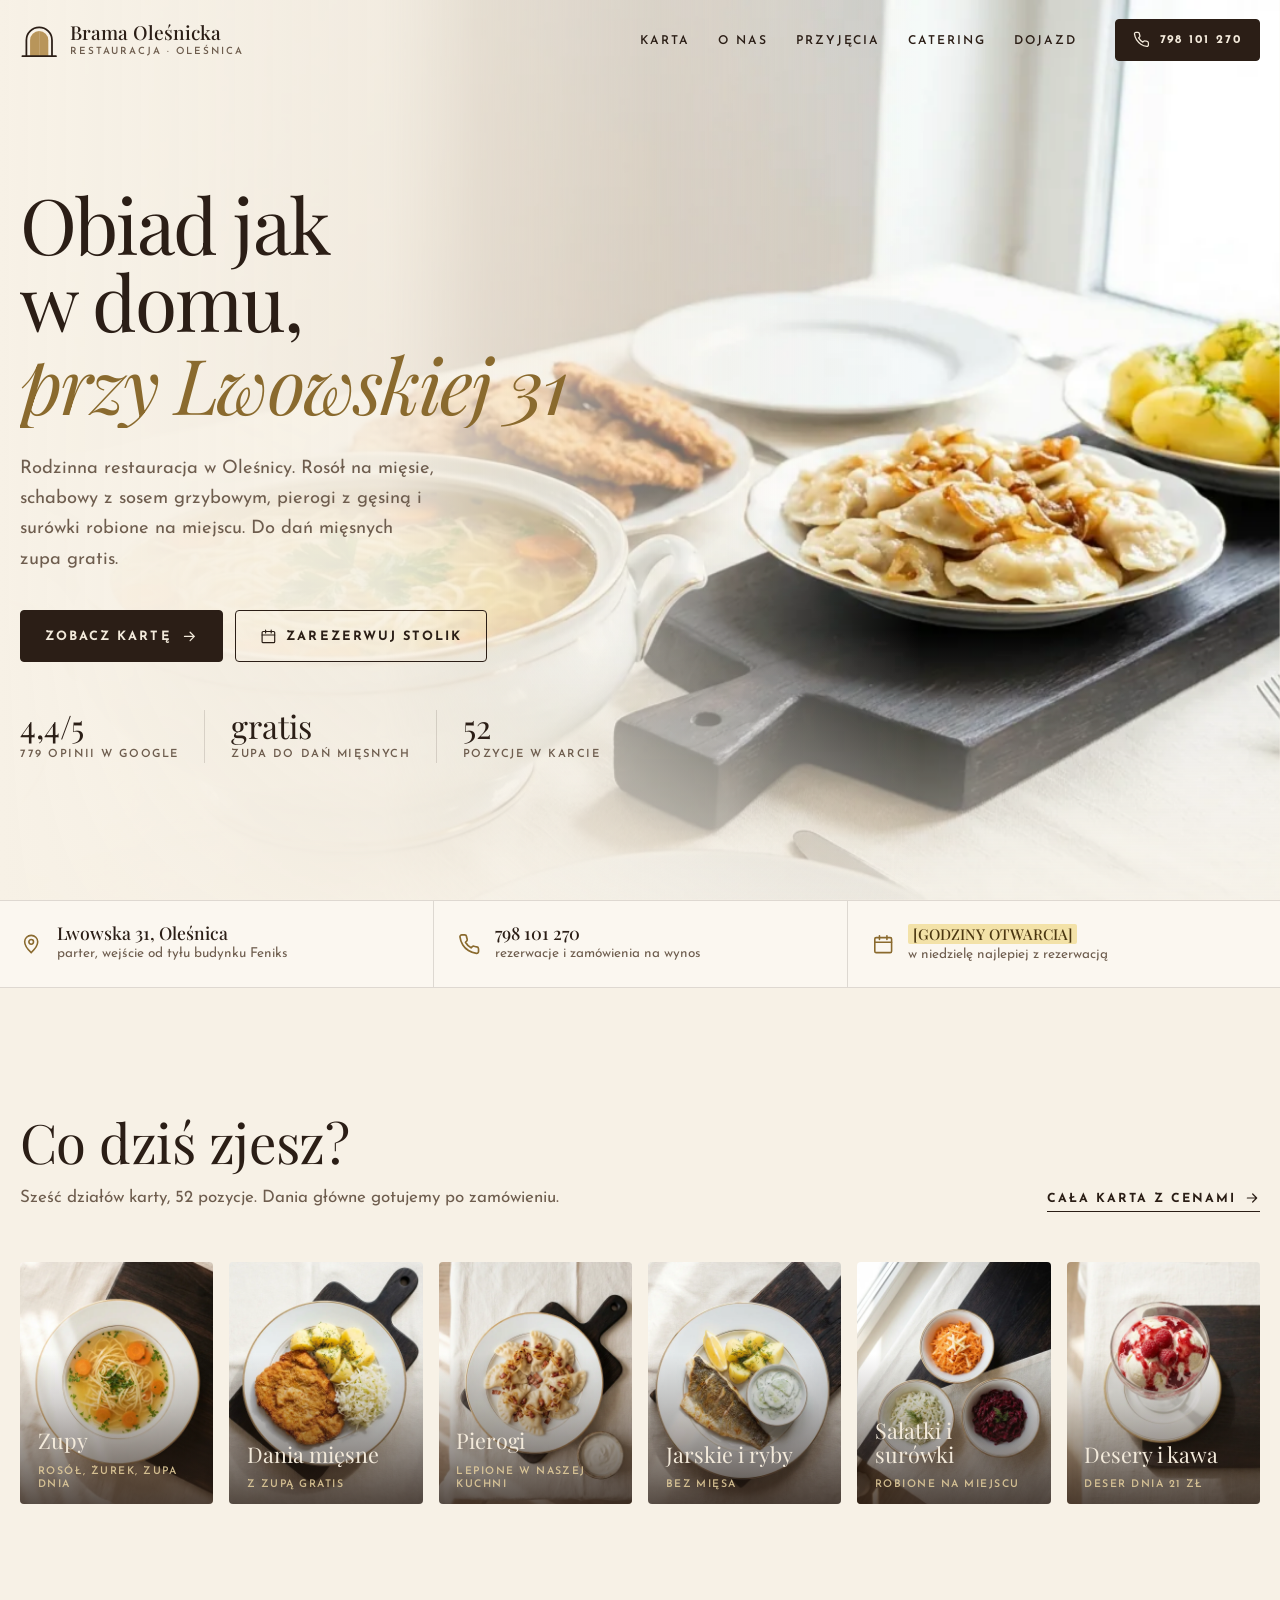
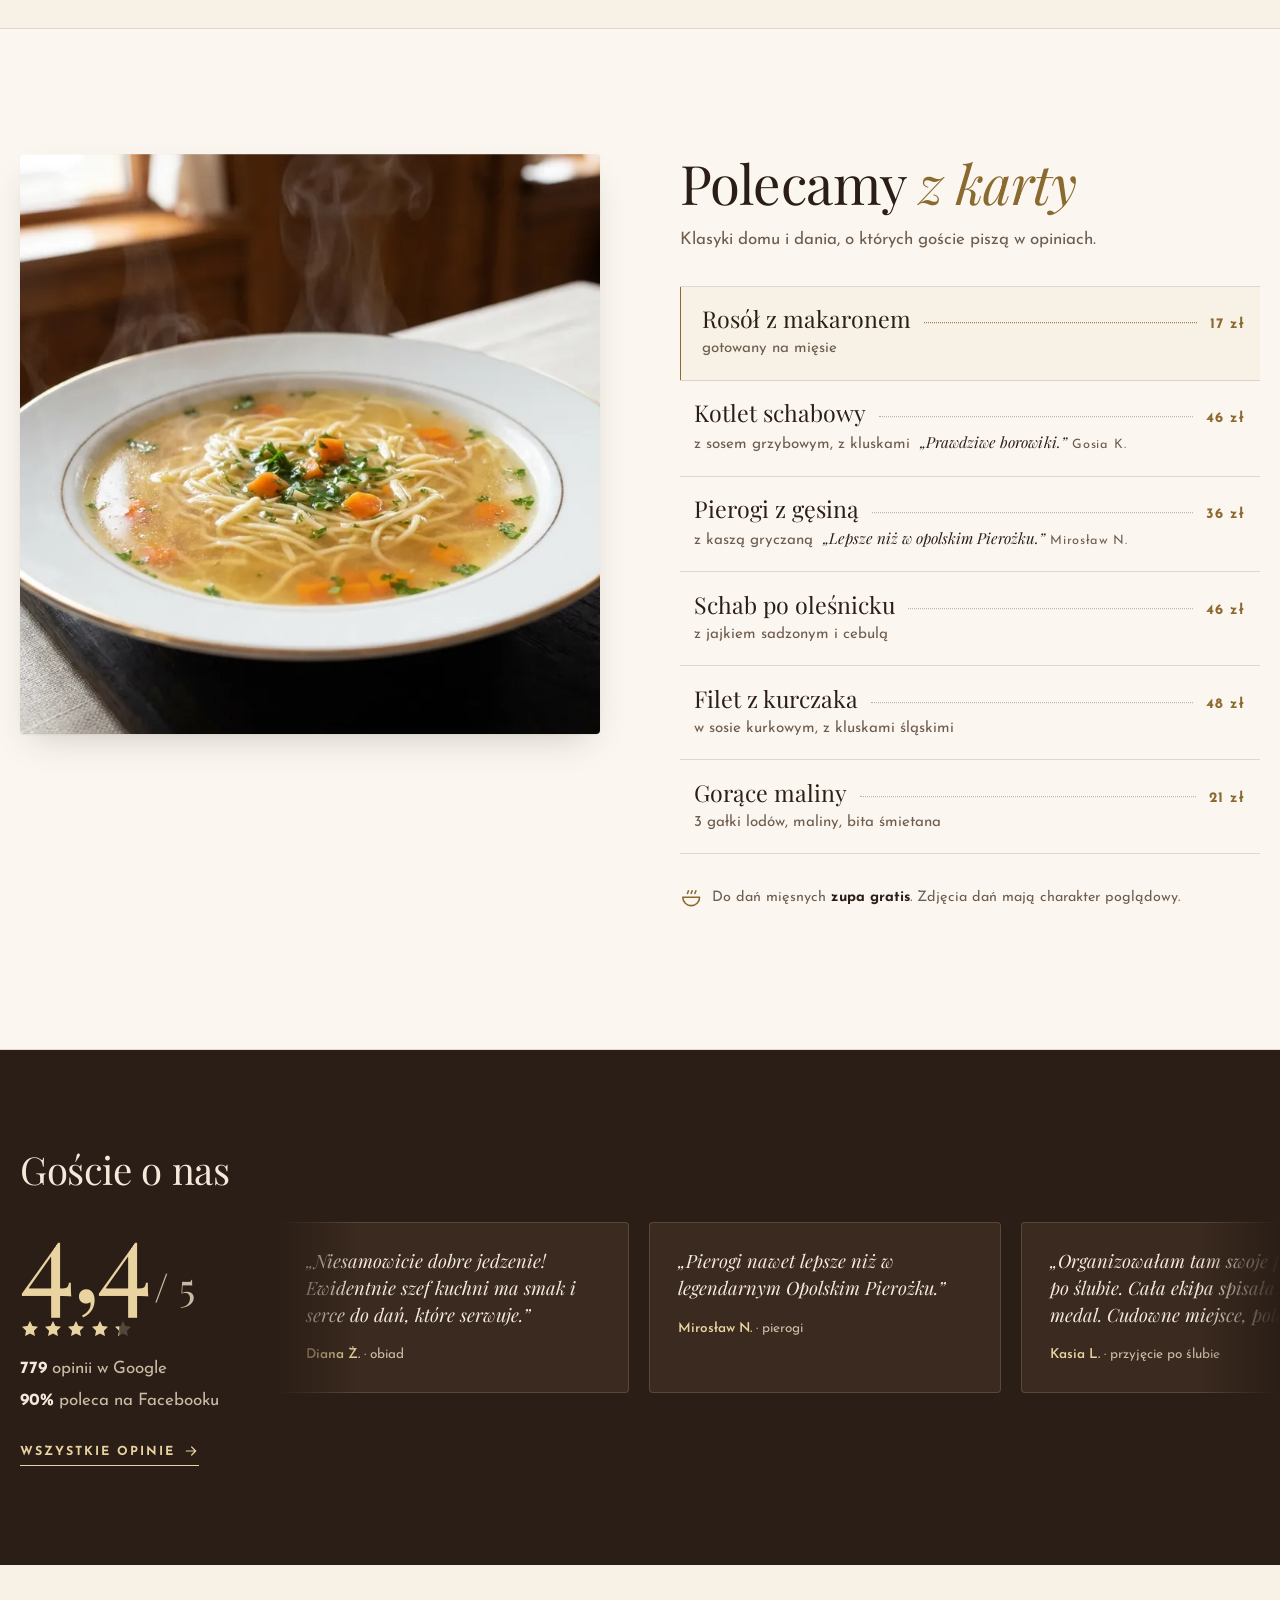
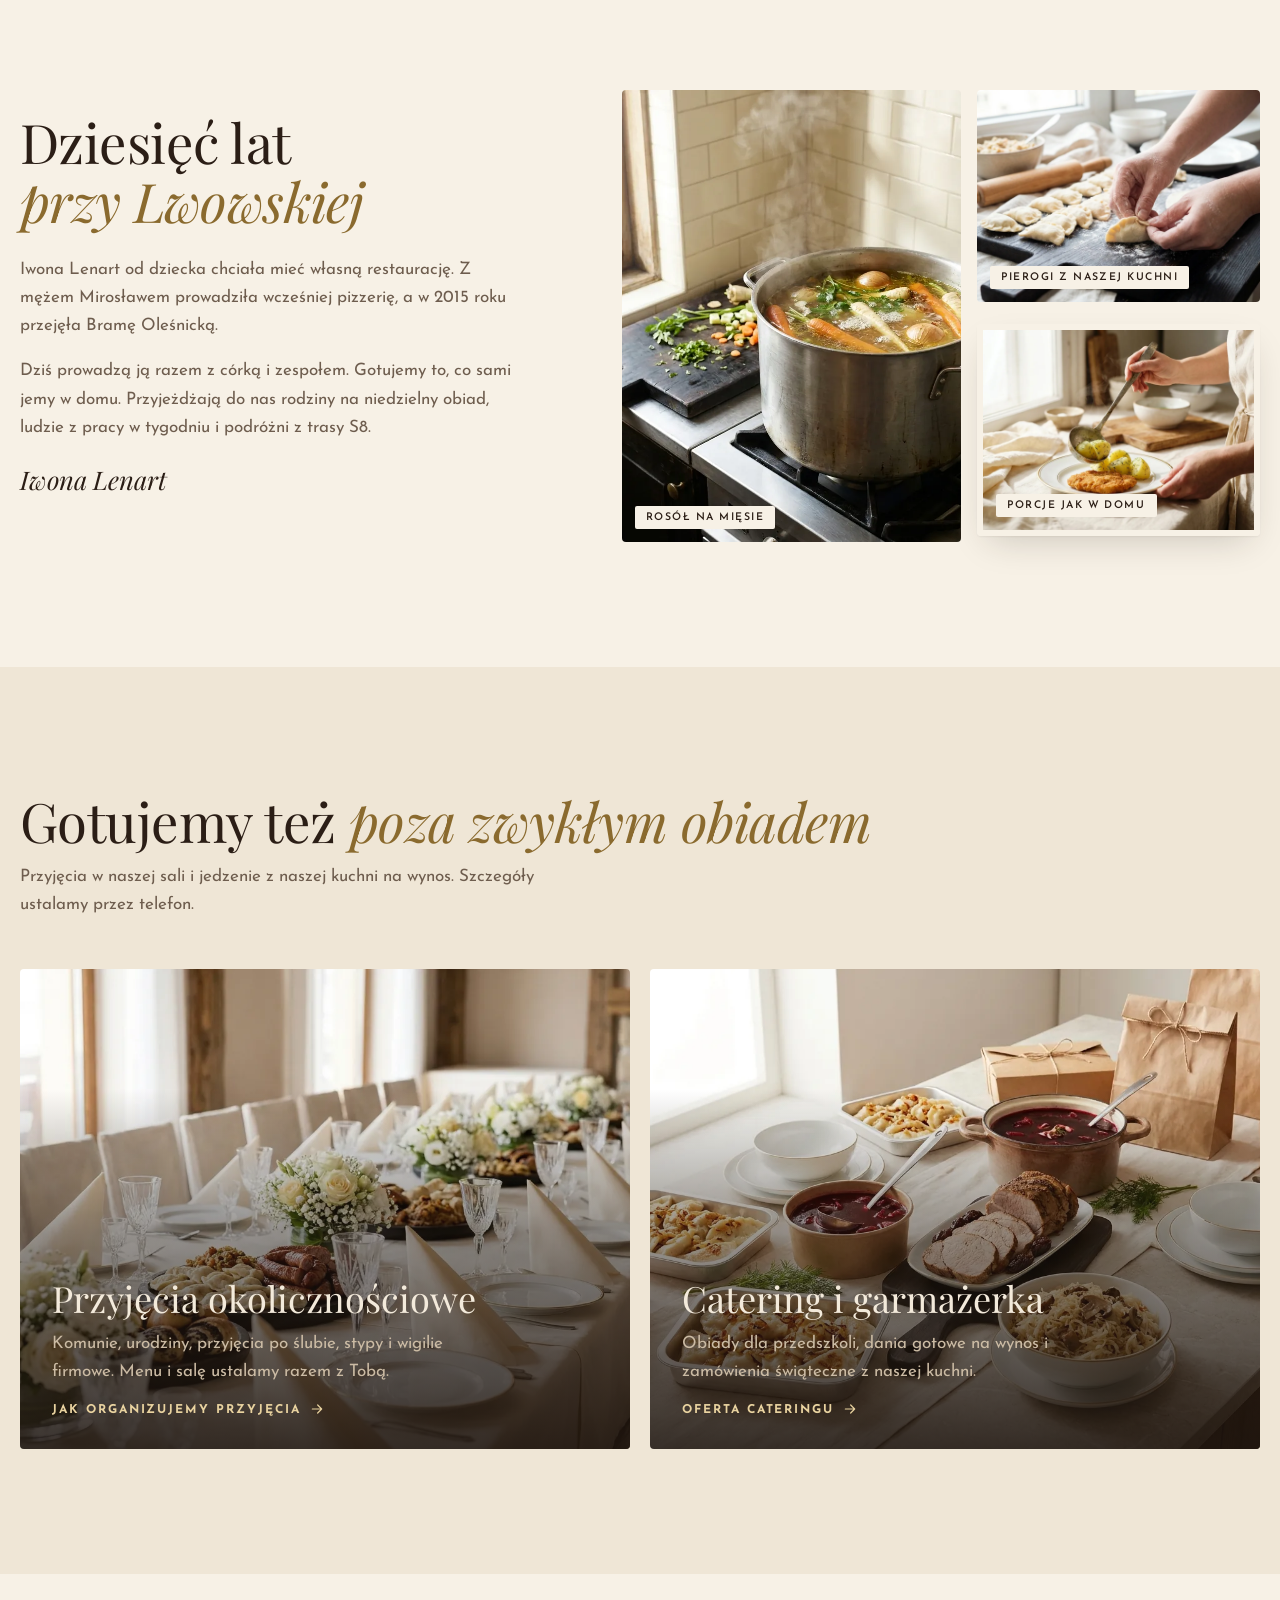
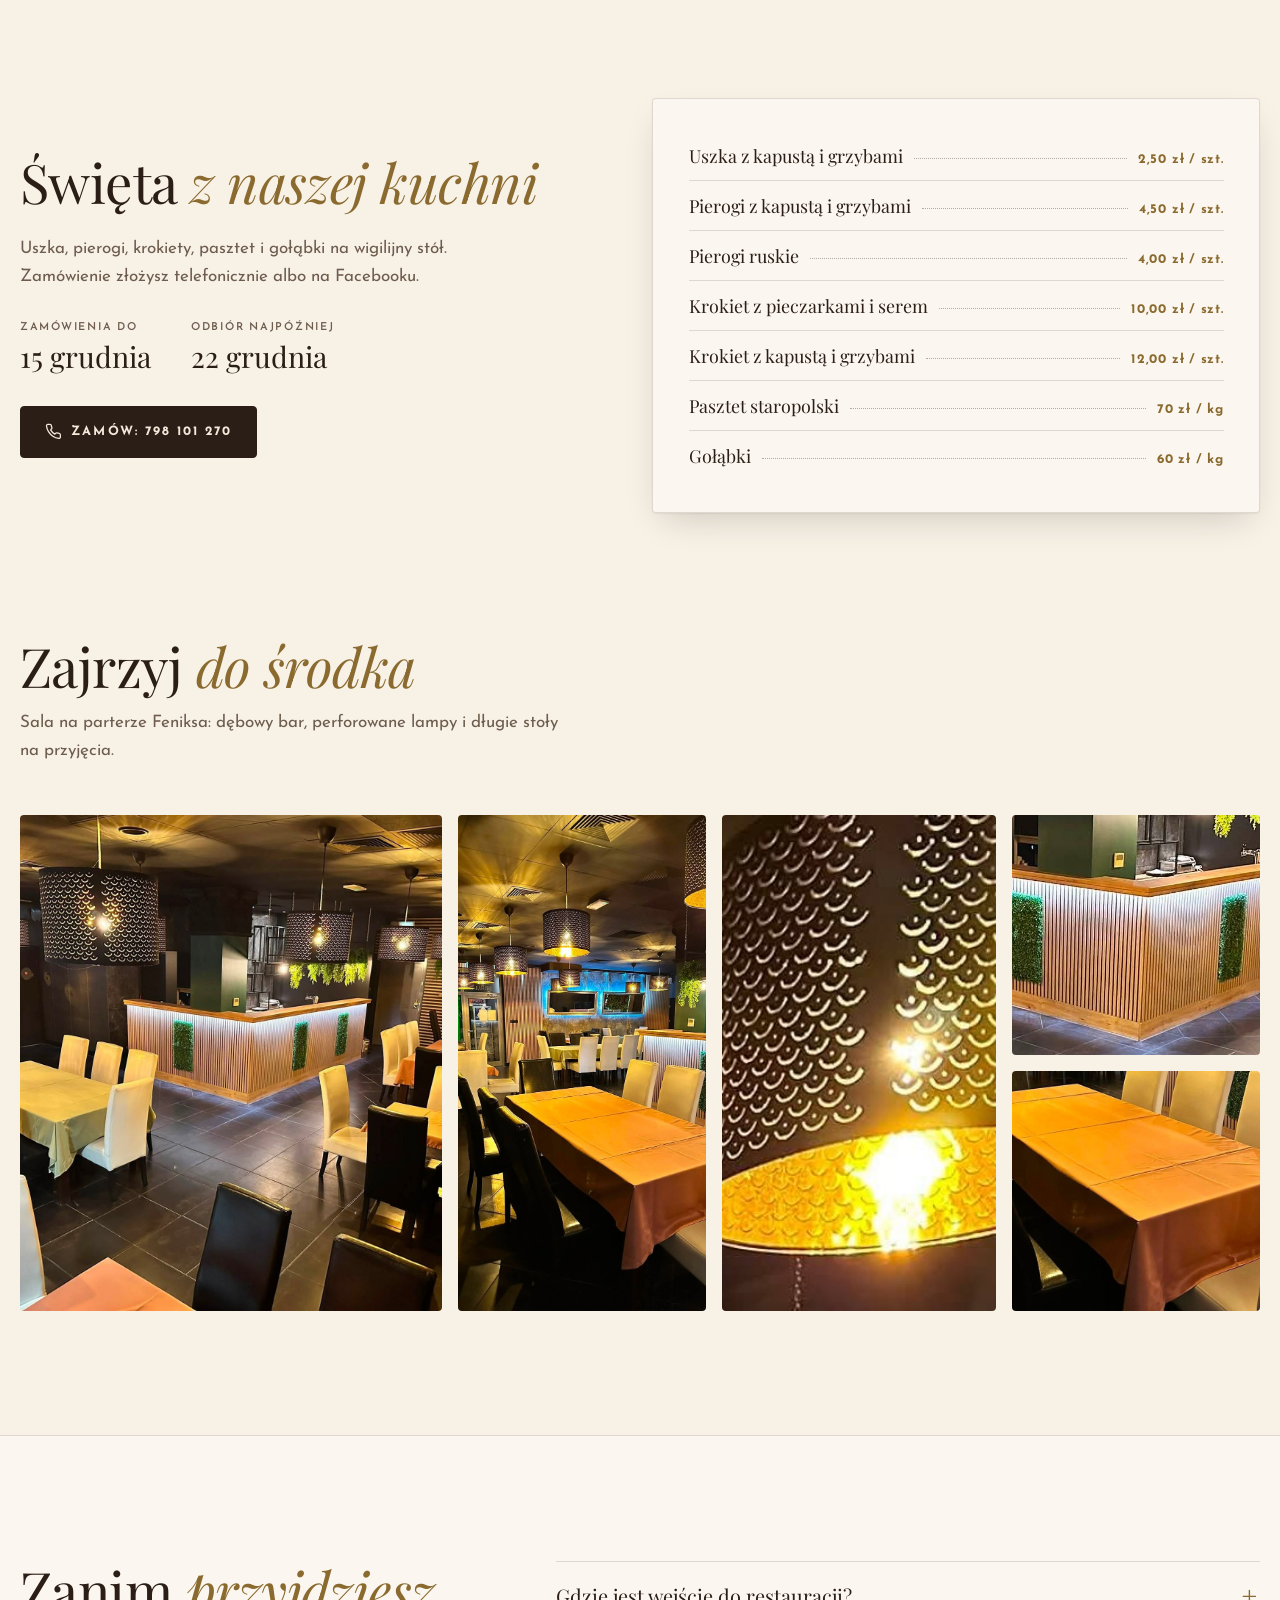
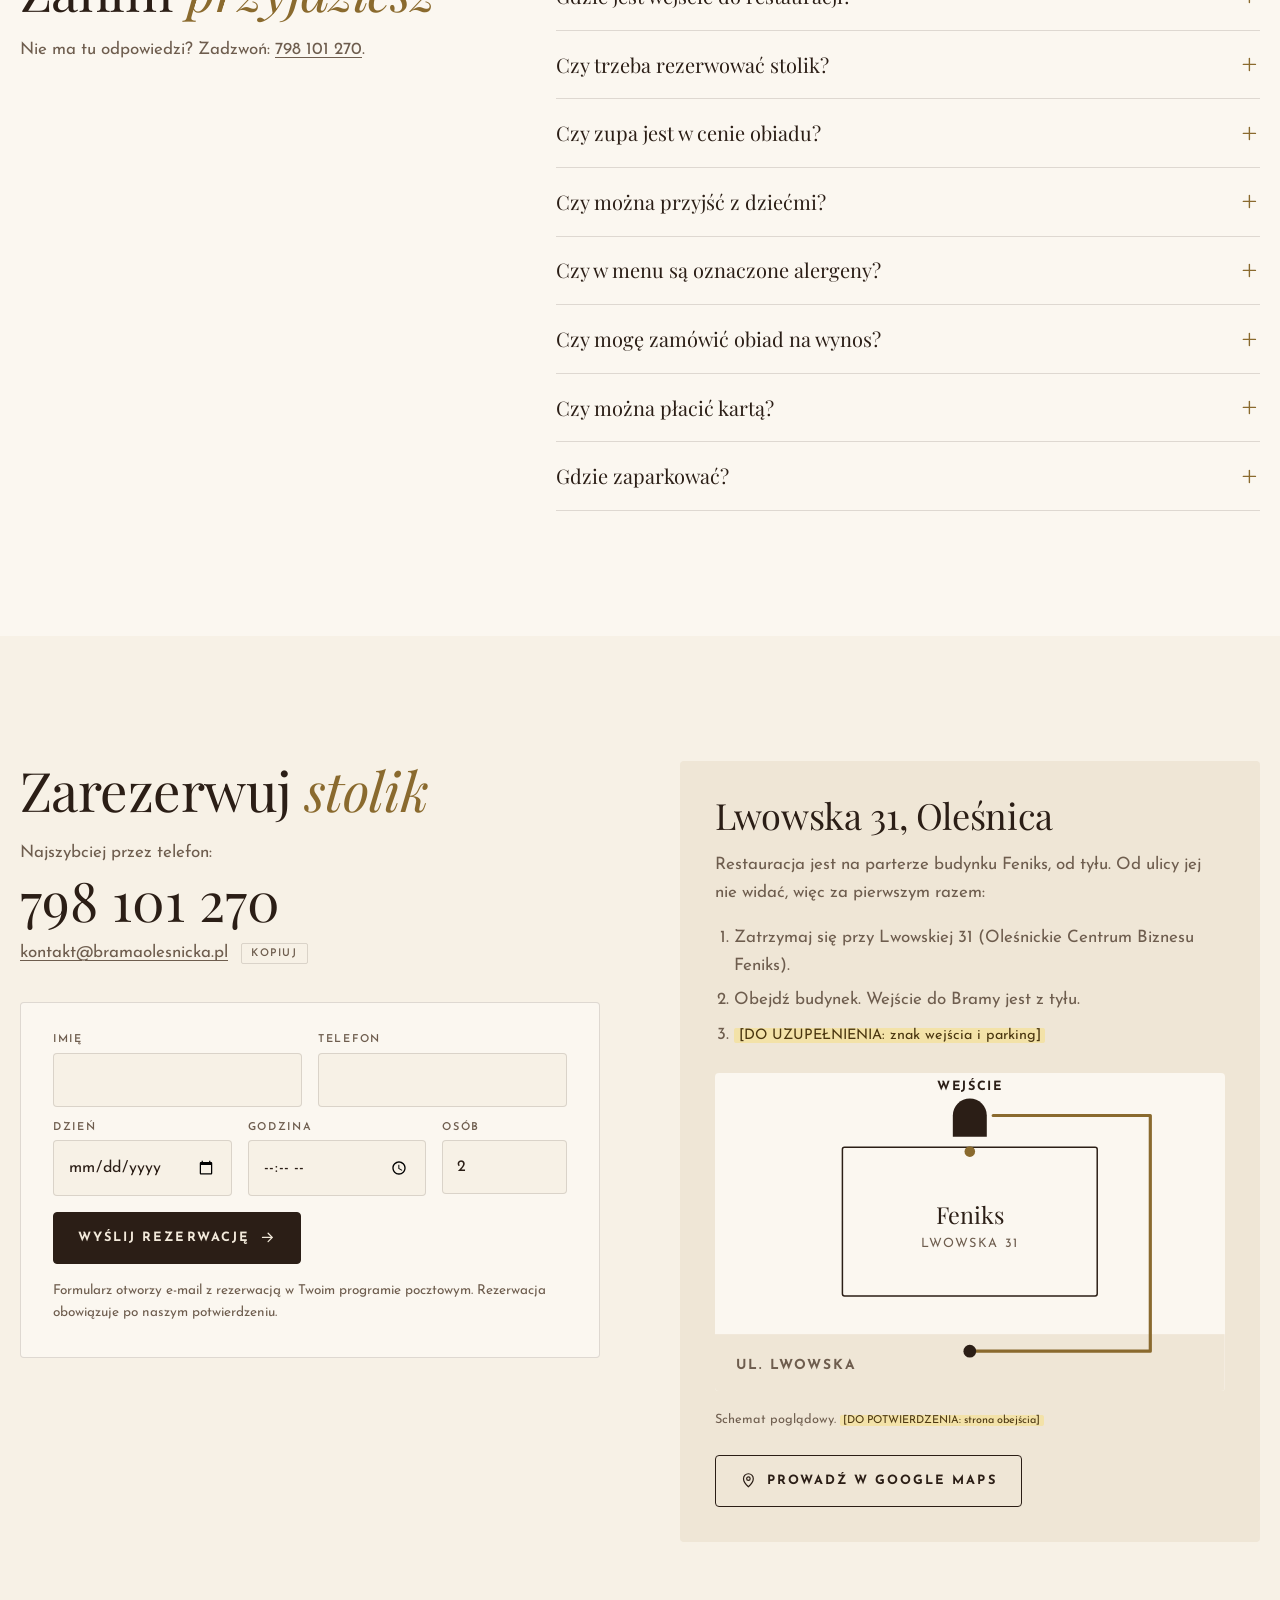
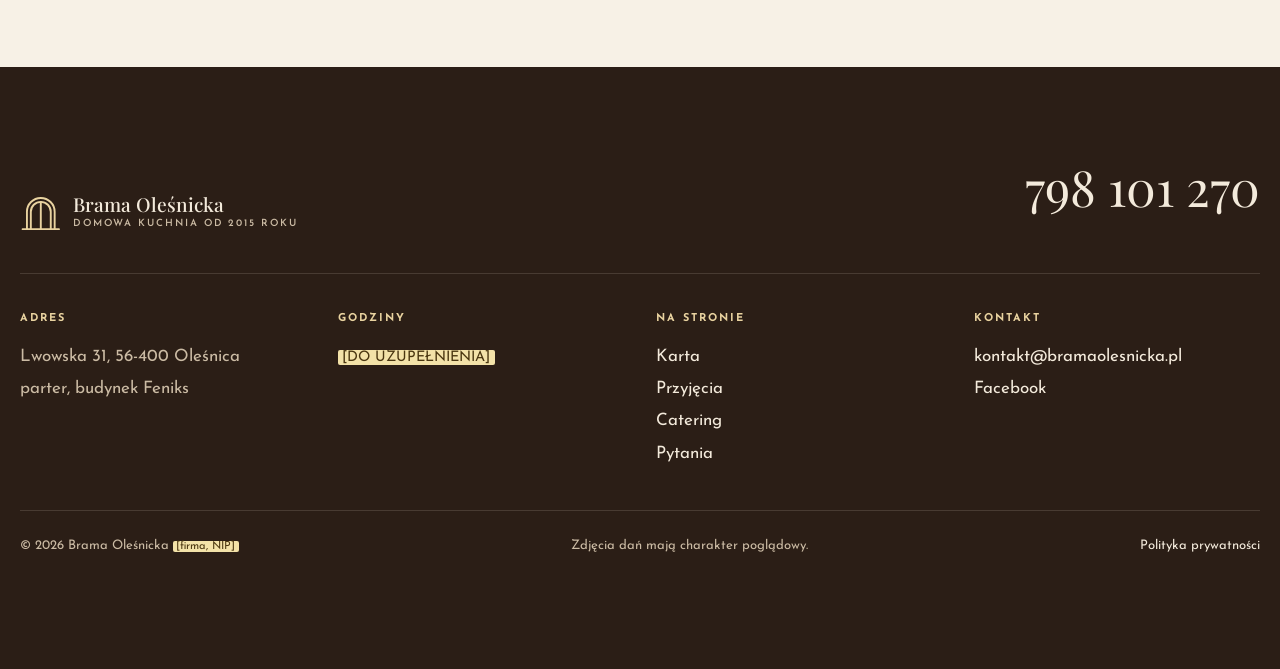
==== index.html @ 769463c9 "Full redesign in light palette Jasny heban with generated dish photos (v13) Co-Authored-By: Claude O" ====
<!doctype html>
<html lang="pl">
<head>
<meta charset="utf-8">
<meta name="viewport" content="width=device-width, initial-scale=1">
<title>Restauracja Brama Oleśnicka | Domowa kuchnia, Lwowska 31, Oleśnica</title>
<meta name="description" content="Rodzinna restauracja z domową kuchnią przy Lwowskiej 31 w Oleśnicy. Rosół na mięsie, schabowy, pierogi z gęsiną. Zupa gratis do dań mięsnych. Rezerwacje: 798 101 270.">
<link rel="canonical" href="https://bramaolesnicka.pl/">
<meta property="og:type" content="restaurant">
<meta property="og:locale" content="pl_PL">
<meta property="og:title" content="Brama Oleśnicka: domowa kuchnia w Oleśnicy">
<meta property="og:description" content="Karta z cenami, przyjęcia, catering i rezerwacja stolika. Lwowska 31, Oleśnica.">
<meta property="og:url" content="https://bramaolesnicka.pl/">
<meta property="og:image" content="https://bramaolesnicka.pl/img/v2/og.jpg">
<meta name="theme-color" content="#F7F1E6">
<link rel="icon" href="data:image/svg+xml,%3Csvg xmlns='http://www.w3.org/2000/svg' viewBox='0 0 32 32'%3E%3Crect width='32' height='32' rx='6' fill='%232B1E16'/%3E%3Cpath d='M9 26V15a7 7 0 0 1 14 0v11' fill='none' stroke='%23E9D3A0' stroke-width='2.4'/%3E%3C/svg%3E">
<!-- TODO przed wdrożeniem: fonty lokalnie (woff2, latin-ext) -->
<link rel="preconnect" href="https://fonts.googleapis.com">
<link rel="preconnect" href="https://fonts.gstatic.com" crossorigin>
<link href="https://fonts.googleapis.com/css2?family=Josefin+Sans:wght@400;600;700&family=Playfair+Display:ital,wght@0,400;0,500;0,600;1,400;1,500&display=swap" rel="stylesheet">
<link rel="preload" as="image" href="img/v2/hero.webp" media="(min-width:760px)">
<link rel="preload" as="image" href="img/v2/hero-m.webp" media="(max-width:759px)">
<script type="application/ld+json">
{
  "@context":"https://schema.org","@type":"Restaurant","name":"Brama Oleśnicka","url":"https://bramaolesnicka.pl/",
  "image":"https://bramaolesnicka.pl/img/v2/og.jpg",
  "telephone":"+48798101270","email":"kontakt@bramaolesnicka.pl","servesCuisine":"Kuchnia polska","priceRange":"40–60 zł",
  "acceptsReservations":"True","hasMenu":"https://bramaolesnicka.pl/menu.html",
  "address":{"@type":"PostalAddress","streetAddress":"Lwowska 31","postalCode":"56-400","addressLocality":"Oleśnica","addressCountry":"PL"},
  "geo":{"@type":"GeoCoordinates","latitude":51.2091401,"longitude":17.389574},
  "aggregateRating":{"@type":"AggregateRating","ratingValue":"4.4","reviewCount":"779","bestRating":"5"},
  "sameAs":["https://www.facebook.com/100063495913166"]
}
</script>
<script type="application/ld+json">{"@context": "https://schema.org", "@type": "FAQPage", "mainEntity": [{"@type": "Question", "name": "Gdzie jest wejście do restauracji?", "acceptedAnswer": {"@type": "Answer", "text": "Lwowska 31 w Oleśnicy, parter budynku Oleśnickiego Centrum Biznesu Feniks. Wejście jest z tyłu budynku, od ulicy go nie widać. Jeśli się zgubisz, zadzwoń: 798 101 270."}}, {"@type": "Question", "name": "Czy trzeba rezerwować stolik?", "acceptedAnswer": {"@type": "Answer", "text": "W tygodniu zwykle nie. W niedzielę po południu sala bywa pełna, więc warto zadzwonić wcześniej albo wysłać rezerwację przez formularz."}}, {"@type": "Question", "name": "Czy zupa jest w cenie obiadu?", "acceptedAnswer": {"@type": "Answer", "text": "Tak, do dań mięsnych z karty podajemy zupę gratis. Zupę dnia można też zamówić osobno za 16 zł."}}, {"@type": "Question", "name": "Czy można przyjść z dziećmi?", "acceptedAnswer": {"@type": "Answer", "text": "Tak. Mamy kącik zabaw i sztućce dla dzieci."}}, {"@type": "Question", "name": "Czy w menu są oznaczone alergeny?", "acceptedAnswer": {"@type": "Answer", "text": "Tak, cyfry przy nazwach dań w karcie oznaczają alergeny. Jeśli masz alergię, powiedz o niej przy zamówieniu."}}, {"@type": "Question", "name": "Czy mogę zamówić obiad na wynos?", "acceptedAnswer": {"@type": "Answer", "text": "Tak. Zamów przez telefon i odbierz w restauracji."}}]}</script>
<link rel="stylesheet" href="assets/v2.css">
</head>
<body>
<a class="skip" href="#main">Przejdź do treści</a>

<svg width="0" height="0" style="position:absolute" aria-hidden="true"><defs>
  <symbol id="i-phone" viewBox="0 0 24 24"><path fill="none" stroke="currentColor" stroke-width="1.8" stroke-linecap="round" stroke-linejoin="round" d="M22 16.9v3a2 2 0 0 1-2.2 2 19.8 19.8 0 0 1-8.6-3.1 19.5 19.5 0 0 1-6-6A19.8 19.8 0 0 1 2.1 4.2 2 2 0 0 1 4.1 2h3a2 2 0 0 1 2 1.7c.1 1 .4 1.9.7 2.8a2 2 0 0 1-.5 2.1L8 9.9a16 16 0 0 0 6 6l1.3-1.3a2 2 0 0 1 2.1-.4c.9.3 1.8.6 2.8.7a2 2 0 0 1 1.7 2z"/></symbol>
  <symbol id="i-star" viewBox="0 0 24 24"><path fill="currentColor" d="M12 2.5l2.9 6 6.6.9-4.8 4.6 1.2 6.5L12 17.4l-5.9 3.1 1.2-6.5L2.5 9.4l6.6-.9z"/></symbol>
  <symbol id="i-plus" viewBox="0 0 24 24"><path fill="none" stroke="currentColor" stroke-width="1.6" stroke-linecap="round" d="M12 5v14M5 12h14"/></symbol>
  <symbol id="i-arrow" viewBox="0 0 24 24"><path fill="none" stroke="currentColor" stroke-width="1.8" stroke-linecap="round" stroke-linejoin="round" d="M5 12h14M13 6l6 6-6 6"/></symbol>
  <symbol id="i-cal" viewBox="0 0 24 24"><g fill="none" stroke="currentColor" stroke-width="1.7" stroke-linecap="round"><rect x="3" y="5" width="18" height="16" rx="1.5"/><path d="M3 10h18M8 3v4M16 3v4"/></g></symbol>
  <symbol id="i-pin" viewBox="0 0 24 24"><g fill="none" stroke="currentColor" stroke-width="1.7"><path d="M12 21s-7-6.2-7-11.5a7 7 0 0 1 14 0C19 14.8 12 21 12 21z"/><circle cx="12" cy="9.5" r="2.5"/></g></symbol>
  <symbol id="i-bowl" viewBox="0 0 24 24"><g fill="none" stroke="currentColor" stroke-width="1.7" stroke-linecap="round" stroke-linejoin="round"><path d="M3 11h18a9 9 0 0 1-18 0z"/><path d="M8 7c0-1.5 1-1.5 1-3M12 7c0-1.5 1-1.5 1-3M16 7c0-1.5 1-1.5 1-3"/></g></symbol>
  <symbol id="arch" viewBox="0 0 48 48"><g fill="none" stroke="currentColor" stroke-width="2.2" stroke-linecap="round"><path d="M8 44V24a16 16 0 0 1 32 0v20M3 44h42M24 12.5V44"/><path d="M12.5 44V24A11.5 11.5 0 0 1 35.5 24V44"/></g></symbol>
</defs></svg>

<header class="nav" id="nav">
  <div class="wrap nav__in">
    <a class="logo" href="#top" aria-label="Brama Oleśnicka, początek strony">
      <svg class="logo__mark" viewBox="0 0 48 48" aria-hidden="true">
        <path class="logo__frame" pathLength="1" d="M8 44V24a16 16 0 0 1 32 0v20"/>
        <path class="logo__leaf logo__leaf--l" d="M12.6 44V24A11.4 11.4 0 0 1 24 12.6V44z"/>
        <path class="logo__leaf logo__leaf--r" d="M24 12.6A11.4 11.4 0 0 1 35.4 24V44H24z"/>
        <path class="logo__ground" pathLength="1" d="M3 44h42"/>
      </svg>
      <span class="logo__txt"><b>Brama Oleśnicka</b><small>Restauracja · Oleśnica</small></span>
    </a>
    <nav aria-label="Główna" class="nav__nav">
      <ul class="links" id="links">
        <li><a href="menu.html" data-page="menu">Karta</a></li>
        <li><a href="#o-nas">O nas</a></li>
        <li><a href="przyjecia.html" data-page="przyjecia">Przyjęcia</a></li>
        <li><a href="catering.html" data-page="catering">Catering</a></li>
        <li><a href="#rezerwacja">Dojazd</a></li>
      </ul>
      <span class="links__bar" aria-hidden="true"></span>
    </nav>
    <a class="btn btn--sm nav__cta" href="tel:+48798101270"><svg aria-hidden="true"><use href="#i-phone"/></svg><span>798 101 270</span></a>
    <button class="burger" id="burger" aria-expanded="false" aria-controls="drawer" aria-label="Otwórz menu"><span></span><span></span></button>
  </div>
</header>
<div class="drawer" id="drawer">
  <ul>
    <li><a href="menu.html">Karta</a></li>
    <li><a href="#o-nas">O nas</a></li>
    <li><a href="przyjecia.html">Przyjęcia</a></li>
    <li><a href="catering.html">Catering</a></li>
    <li><a href="#rezerwacja">Rezerwacja i dojazd</a></li>
  </ul>
  <a class="btn" href="tel:+48798101270"><svg aria-hidden="true"><use href="#i-phone"/></svg>798 101 270</a>
</div>

<main id="main">

<section class="hero" id="top" aria-labelledby="h1">
  <picture class="hero__ph">
    <source media="(max-width:759px)" srcset="img/v2/hero-m.webp">
    <img src="img/v2/hero.webp" width="1376" height="768" alt="Stół z obiadem: waza rosołu z makaronem, kotlety schabowe, pierogi z cebulką, ziemniaki z koperkiem i surówka" fetchpriority="high">
  </picture>
  <div class="wrap hero__in">
    <h1 id="h1" class="hero__h"><span class="ln"><span>Obiad jak w domu,</span></span> <span class="ln"><span><i>przy Lwowskiej&nbsp;31</i></span></span></h1>
    <p class="hero__lead rise" style="--d:.35s">Rodzinna restauracja w Oleśnicy. Rosół na mięsie, schabowy z sosem grzybowym, pierogi z gęsiną i surówki robione na miejscu. Do dań mięsnych zupa gratis.</p>
    <div class="hero__act rise" style="--d:.5s">
      <a class="btn" href="menu.html">Zobacz kartę<svg aria-hidden="true"><use href="#i-arrow"/></svg></a>
      <a class="btn btn--ghost" href="#rezerwacja"><svg aria-hidden="true"><use href="#i-cal"/></svg>Zarezerwuj stolik</a>
    </div>
    <ul class="hero__facts rise" style="--d:.65s">
      <li><a href="#opinie"><b><span data-count="4.4" data-dec="1">4,4</span>/5</b><small>779 opinii w Google</small></a></li>
      <li><b>gratis</b><small>zupa do dań mięsnych</small></li>
      <li><a href="menu.html"><b data-count="52">52</b><small>pozycje w karcie</small></a></li>
    </ul>
  </div>
</section>

<div class="strip">
  <div class="wrap strip__in">
    <a href="https://www.google.com/maps/dir/?api=1&amp;destination=51.2091401,17.389574" target="_blank" rel="noopener"><svg aria-hidden="true"><use href="#i-pin"/></svg><span><b>Lwowska 31, Oleśnica</b><small>parter, wejście od tyłu budynku Feniks</small></span></a>
    <a href="tel:+48798101270"><svg aria-hidden="true"><use href="#i-phone"/></svg><span><b>798 101 270</b><small>rezerwacje i zamówienia na wynos</small></span></a>
    <div><svg aria-hidden="true"><use href="#i-cal"/></svg><span><b><span class="todo">[GODZINY OTWARCIA]</span></b><small>w niedzielę najlepiej z rezerwacją</small></span></div>
  </div>
</div>

<section class="sec cats" id="menu" aria-labelledby="cats-h">
  <div class="wrap">
    <div class="head">
      <h2 id="cats-h">Co dziś zjesz?</h2>
      <p>Sześć działów karty, 52 pozycje. Dania główne gotujemy po zamówieniu.</p>
      <a class="more" href="menu.html">Cała karta z cenami<svg aria-hidden="true"><use href="#i-arrow"/></svg></a>
    </div>
    <ul class="tiles">
      <li><a class="tile" href="menu.html#zupy"><img src="img/v2/kat-zupy.webp" width="800" height="1000" alt="Talerz rosołu z makaronem, marchewką i natką" loading="lazy"><span class="tile__t"><b>Zupy</b><small>rosół, żurek, zupa dnia</small></span></a></li>
      <li><a class="tile" href="menu.html#miesne"><img src="img/v2/kat-miesne.webp" width="800" height="1000" alt="Kotlet schabowy z ziemniakami i surówką z kapusty" loading="lazy"><span class="tile__t"><b>Dania mięsne</b><small>z zupą gratis</small></span></a></li>
      <li><a class="tile" href="menu.html#pierogi"><img src="img/v2/kat-pierogi.webp" width="800" height="1000" alt="Pierogi z cebulką i boczkiem, obok śmietana" loading="lazy"><span class="tile__t"><b>Pierogi</b><small>lepione w naszej kuchni</small></span></a></li>
      <li><a class="tile" href="menu.html#jarskie"><img src="img/v2/kat-jarskie.webp" width="800" height="1000" alt="Smażony filet z ryby z ziemniakami i mizerią" loading="lazy"><span class="tile__t"><b>Jarskie i ryby</b><small>bez mięsa</small></span></a></li>
      <li><a class="tile" href="menu.html#salatki"><img src="img/v2/kat-salatki.webp" width="800" height="1000" alt="Trzy miseczki surówek: z marchewki, kapusty i buraczków" loading="lazy"><span class="tile__t"><b>Sałatki i surówki</b><small>robione na miejscu</small></span></a></li>
      <li><a class="tile" href="menu.html#desery"><img src="img/v2/kat-desery.webp" width="800" height="1000" alt="Lody waniliowe z gorącymi malinami" loading="lazy"><span class="tile__t"><b>Desery i kawa</b><small>deser dnia 21 zł</small></span></a></li>
    </ul>
  </div>
</section>

<section class="sec picks" id="polecamy" aria-labelledby="picks-h">
  <div class="wrap picks__in">
    <div class="picks__stage" aria-hidden="true">
      <img class="on" src="img/v2/pol-rosol.webp" width="1000" height="747" alt="" data-k="0">
      <img src="img/v2/pol-schabowy.webp" width="1000" height="747" alt="" data-k="1" loading="lazy">
      <img src="img/v2/pol-pierogi.webp" width="1000" height="747" alt="" data-k="2" loading="lazy">
      <img src="img/v2/pol-schab.webp" width="1000" height="747" alt="" data-k="3" loading="lazy">
      <img src="img/v2/pol-filet.webp" width="1000" height="747" alt="" data-k="4" loading="lazy">
      <img src="img/v2/pol-maliny.webp" width="1000" height="747" alt="" data-k="5" loading="lazy">
    </div>
    <div class="picks__list">
      <h2 id="picks-h">Polecamy <i>z&nbsp;karty</i></h2>
      <p class="picks__lead">Klasyki domu i dania, o których goście piszą w opiniach.</p>
      <ol>
        <li><a class="pk" href="menu.html#zupy" data-k="0"><img src="img/v2/pol-rosol.webp" alt="" width="1000" height="747" loading="lazy"><span class="pk__n">Rosół z makaronem</span><span class="pk__dots"></span><span class="pk__p">17 zł</span><span class="pk__d">gotowany na mięsie</span></a></li>
        <li><a class="pk" href="menu.html#miesne" data-k="1"><img src="img/v2/pol-schabowy.webp" alt="" width="1000" height="747" loading="lazy"><span class="pk__n">Kotlet schabowy</span><span class="pk__dots"></span><span class="pk__p">46 zł</span><span class="pk__d">z sosem grzybowym, z kluskami <q>Prawdziwe borowiki.</q> <cite>Gosia K.</cite></span></a></li>
        <li><a class="pk" href="menu.html#pierogi" data-k="2"><img src="img/v2/pol-pierogi.webp" alt="" width="1000" height="747" loading="lazy"><span class="pk__n">Pierogi z gęsiną</span><span class="pk__dots"></span><span class="pk__p">36 zł</span><span class="pk__d">z kaszą gryczaną <q>Lepsze niż w opolskim Pierożku.</q> <cite>Mirosław N.</cite></span></a></li>
        <li><a class="pk" href="menu.html#miesne" data-k="3"><img src="img/v2/pol-schab.webp" alt="" width="1000" height="747" loading="lazy"><span class="pk__n">Schab po oleśnicku</span><span class="pk__dots"></span><span class="pk__p">46 zł</span><span class="pk__d">z jajkiem sadzonym i cebulą</span></a></li>
        <li><a class="pk" href="menu.html#miesne" data-k="4"><img src="img/v2/pol-filet.webp" alt="" width="1000" height="747" loading="lazy"><span class="pk__n">Filet z kurczaka</span><span class="pk__dots"></span><span class="pk__p">48 zł</span><span class="pk__d">w sosie kurkowym, z kluskami śląskimi</span></a></li>
        <li><a class="pk" href="menu.html#desery" data-k="5"><img src="img/v2/pol-maliny.webp" alt="" width="1000" height="747" loading="lazy"><span class="pk__n">Gorące maliny</span><span class="pk__dots"></span><span class="pk__p">21 zł</span><span class="pk__d">3 gałki lodów, maliny, bita śmietana</span></a></li>
      </ol>
      <p class="picks__note"><svg aria-hidden="true"><use href="#i-bowl"/></svg><span>Do dań mięsnych <b>zupa gratis</b>. Zdjęcia dań mają charakter poglądowy.</span></p>
    </div>
  </div>
</section>

<section class="proof" id="opinie" aria-labelledby="op-h">
  <div class="wrap proof__score">
    <h2 id="op-h">Goście o&nbsp;nas</h2>
    <p class="proof__num" aria-label="Średnia ocena 4,4 na 5"><span data-count="4.4" data-dec="1">4,4</span><small>/ 5</small></p>
    <div class="stars" aria-hidden="true" style="--fill:88%"><span class="stars__bg"><svg><use href="#i-star"/></svg><svg><use href="#i-star"/></svg><svg><use href="#i-star"/></svg><svg><use href="#i-star"/></svg><svg><use href="#i-star"/></svg></span><span class="stars__fg"><svg><use href="#i-star"/></svg><svg><use href="#i-star"/></svg><svg><use href="#i-star"/></svg><svg><use href="#i-star"/></svg><svg><use href="#i-star"/></svg></span></div>
    <p class="proof__meta"><span><b data-count="779">779</b> opinii w Google</span><span><b data-count="90" data-suf="%">90%</b> poleca na Facebooku</span></p>
    <a class="more more--light" href="https://maps.google.com/?cid=16073611050554754902" target="_blank" rel="noopener">Wszystkie opinie<svg aria-hidden="true"><use href="#i-arrow"/></svg></a>
  </div>
  <div class="qrow" id="qrow"><ul class="qrow__track">
    <li class="q"><blockquote>„Niesamowicie dobre jedzenie! Ewidentnie szef kuchni ma smak i serce do dań, które serwuje.”</blockquote><p><b>Diana Ż.</b> · obiad</p></li>
    <li class="q"><blockquote>„Pierogi nawet lepsze niż w legendarnym Opolskim Pierożku.”</blockquote><p><b>Mirosław N.</b> · pierogi</p></li>
    <li class="q"><blockquote>„Organizowałam tam swoje przyjęcie po ślubie. Cała ekipa spisała się na medal. Cudowne miejsce, polecam!”</blockquote><p><b>Kasia L.</b> · przyjęcie po ślubie</p></li>
    <li class="q"><blockquote>„Schabowy petarda! Trafiliśmy przez przypadek, wróciliśmy na drugi dzień.”</blockquote><p><b>Madzik K.</b> · schabowy</p></li>
    <li class="q"><blockquote>„Schab z sosem grzybowym to rewelacja, prawdziwe borowiki, do tego pyszne kluski śląskie.”</blockquote><p><b>Gosia K.</b> · schab z borowikami</p></li>
    <li class="q"><blockquote>„Przepyszne jedzenie. Podane szybko. Zboczyliśmy z trasy w Góry Stołowe i było warto.”</blockquote><p><b>Linka</b> · obiad w trasie</p></li>
  </ul></div>
</section>

<section class="sec about" id="o-nas" aria-labelledby="onas-h">
  <div class="wrap about__in">
    <div class="about__text">
      <h2 id="onas-h">Dziesięć lat <i>przy Lwowskiej</i></h2>
      <p>Iwona Lenart od dziecka chciała mieć własną restaurację. Z mężem Mirosławem prowadziła wcześniej pizzerię, a w 2015 roku przejęła Bramę Oleśnicką.</p>
      <p>Dziś prowadzą ją razem z córką i zespołem. Gotujemy to, co sami jemy w domu. Przyjeżdżają do nas rodziny na niedzielny obiad, ludzie z pracy w tygodniu i podróżni z trasy S8.</p>
      <p class="sig">Iwona Lenart</p>
    </div>
    <div class="about__ph">
      <figure class="ap ap--a"><img src="img/v2/onas-rosol.webp" width="1200" height="896" alt="Garnek rosołu z warzywami na kuchence" loading="lazy"><figcaption>Rosół na mięsie</figcaption></figure>
      <figure class="ap ap--b"><img src="img/v2/onas-pierogi.webp" width="1200" height="896" alt="Dłonie zaklejające pieroga na desce" loading="lazy"><figcaption>Pierogi z naszej kuchni</figcaption></figure>
      <figure class="ap ap--c"><img src="img/v2/onas-porcja.webp" width="1200" height="896" alt="Nakładanie ziemniaków z koperkiem na talerz ze schabowym" loading="lazy"><figcaption>Porcje jak w domu</figcaption></figure>
    </div>
  </div>
</section>

<section class="sec occ" id="okazje" aria-labelledby="occ-h">
  <div class="wrap">
    <div class="head">
      <h2 id="occ-h">Gotujemy też <i>poza zwykłym obiadem</i></h2>
      <p>Przyjęcia w naszej sali i jedzenie z naszej kuchni na wynos. Szczegóły ustalamy przez telefon.</p>
    </div>
    <div class="occ__grid">
      <a class="panel" href="przyjecia.html">
        <img src="img/v2/przyjecia.webp" width="1376" height="768" alt="Długi stół nakryty na przyjęcie, białe obrusy i kwiaty" loading="lazy">
        <span class="panel__t">
          <b>Przyjęcia okolicznościowe</b>
          <span>Komunie, urodziny, przyjęcia po ślubie, stypy i wigilie firmowe. Menu i salę ustalamy razem z Tobą.</span>
          <span class="panel__go">Jak organizujemy przyjęcia<svg aria-hidden="true"><use href="#i-arrow"/></svg></span>
        </span>
      </a>
      <a class="panel" href="catering.html">
        <img src="img/v2/catering.webp" width="1376" height="768" alt="Pierogi w tackach, barszcz, pieczeń i kapusta z grzybami gotowe na wynos" loading="lazy">
        <span class="panel__t">
          <b>Catering i garmażerka</b>
          <span>Obiady dla przedszkoli, dania gotowe na wynos i zamówienia świąteczne z naszej kuchni.</span>
          <span class="panel__go">Oferta cateringu<svg aria-hidden="true"><use href="#i-arrow"/></svg></span>
        </span>
      </a>
    </div>
  </div>
</section>

<section class="sec season" id="sezonowo" aria-labelledby="sez-h">
  <!-- Podmiana oferty sezonowej: zmień nagłówek, daty i listę -->
  <div class="wrap season__in">
    <div>
      <h2 id="sez-h">Święta <i>z naszej kuchni</i></h2>
      <p>Uszka, pierogi, krokiety, pasztet i gołąbki na wigilijny stół. Zamówienie złożysz telefonicznie albo na Facebooku.</p>
      <dl class="dates">
        <div><dt>Zamówienia do</dt><dd>15 grudnia</dd></div>
        <div><dt>Odbiór najpóźniej</dt><dd>22 grudnia</dd></div>
      </dl>
      <a class="btn" href="tel:+48798101270"><svg aria-hidden="true"><use href="#i-phone"/></svg>Zamów: 798 101 270</a>
    </div>
    <ul class="price">
      <li><span>Uszka z kapustą i grzybami</span><i></i><b>2,50 zł / szt.</b></li>
      <li><span>Pierogi z kapustą i grzybami</span><i></i><b>4,50 zł / szt.</b></li>
      <li><span>Pierogi ruskie</span><i></i><b>4,00 zł / szt.</b></li>
      <li><span>Krokiet z pieczarkami i serem</span><i></i><b>10,00 zł / szt.</b></li>
      <li><span>Krokiet z kapustą i grzybami</span><i></i><b>12,00 zł / szt.</b></li>
      <li><span>Pasztet staropolski</span><i></i><b>70 zł / kg</b></li>
      <li><span>Gołąbki</span><i></i><b>60 zł / kg</b></li>
    </ul>
  </div>
</section>

<section class="sec gallery" id="galeria" aria-labelledby="gal-h">
  <div class="wrap">
    <div class="head">
      <h2 id="gal-h">Zajrzyj <i>do środka</i></h2>
      <p>Sala na parterze Feniksa: dębowy bar, perforowane lampy i długie stoły na przyjęcia.</p>
    </div>
    <ul class="gal">
      <li class="g1"><figure><a href="img/sala.jpg" data-lb><img src="img/sala.jpg" width="1800" height="1350" alt="Sala wieczorem: stoły, bar i lampy" loading="lazy"></a><figcaption>Sala wieczorem</figcaption></figure></li>
      <li class="g2"><figure><a href="img/stol.jpg" data-lb><img src="img/stol.jpg" width="1100" height="1467" alt="Długi stół z miedzianym obrusem przy barze" loading="lazy"></a><figcaption>Stół przy barze</figcaption></figure></li>
      <li class="g3"><figure><a href="img/bar.jpg" data-lb><img src="img/bar.jpg" width="820" height="420" alt="Bar obłożony dębowymi lamelami z wstawkami z zieleni" loading="lazy"></a><figcaption>Bar</figcaption></figure></li>
      <li class="g4"><figure><a href="img/obrus.jpg" data-lb><img src="img/obrus.jpg" width="1000" height="645" alt="Długi stół z miedzianym obrusem i kremowymi krzesłami" loading="lazy"></a><figcaption>Stół na przyjęcie</figcaption></figure></li>
      <li class="g5"><figure><a href="img/lampa2.jpg" data-lb><img src="img/lampa2.jpg" width="386" height="440" alt="Perforowany klosz lampy od spodu" loading="lazy"></a><figcaption>Lampy nad stołami</figcaption></figure></li>
    </ul>
  </div>
</section>

<section class="sec faq" id="faq" aria-labelledby="faq-h">
  <div class="wrap faq__in">
    <div class="head head--side">
      <h2 id="faq-h">Zanim <i>przyjdziesz</i></h2>
      <p>Nie ma tu odpowiedzi? Zadzwoń: <a href="tel:+48798101270">798 101 270</a>.</p>
    </div>
    <div class="faq__list">
      <details><summary>Gdzie jest wejście do restauracji?<svg aria-hidden="true"><use href="#i-plus"/></svg></summary><p>Lwowska 31 w Oleśnicy, parter budynku Oleśnickiego Centrum Biznesu Feniks. Wejście jest z tyłu budynku, od ulicy go nie widać. Jeśli się zgubisz, zadzwoń: 798 101 270.</p></details>
      <details><summary>Czy trzeba rezerwować stolik?<svg aria-hidden="true"><use href="#i-plus"/></svg></summary><p>W tygodniu zwykle nie. W niedzielę po południu sala bywa pełna, więc warto zadzwonić wcześniej albo wysłać rezerwację przez formularz.</p></details>
      <details><summary>Czy zupa jest w cenie obiadu?<svg aria-hidden="true"><use href="#i-plus"/></svg></summary><p>Tak, do dań mięsnych z karty podajemy zupę gratis. Zupę dnia można też zamówić osobno za 16 zł.</p></details>
      <details><summary>Czy można przyjść z dziećmi?<svg aria-hidden="true"><use href="#i-plus"/></svg></summary><p>Tak. Mamy kącik zabaw i sztućce dla dzieci.</p></details>
      <details><summary>Czy w menu są oznaczone alergeny?<svg aria-hidden="true"><use href="#i-plus"/></svg></summary><p>Tak, cyfry przy nazwach dań w karcie oznaczają alergeny. Jeśli masz alergię, powiedz o niej przy zamówieniu.</p></details>
      <details><summary>Czy mogę zamówić obiad na wynos?<svg aria-hidden="true"><use href="#i-plus"/></svg></summary><p>Tak. Zamów przez telefon i odbierz w restauracji.</p></details>
      <details><summary>Czy można płacić kartą?<svg aria-hidden="true"><use href="#i-plus"/></svg></summary><p><span class="todo">[DO UZUPEŁNIENIA]</span></p></details>
      <details><summary>Gdzie zaparkować?<svg aria-hidden="true"><use href="#i-plus"/></svg></summary><p><span class="todo">[DO UZUPEŁNIENIA]</span></p></details>
    </div>
  </div>
</section>

<section class="sec res" id="rezerwacja" aria-labelledby="res-h">
  <div class="wrap res__in">
    <div class="res__form">
      <h2 id="res-h">Zarezerwuj <i>stolik</i></h2>
      <p>Najszybciej przez telefon:</p>
      <a class="phone" href="tel:+48798101270">798 101 270</a>
      <p class="mailrow"><a href="mailto:kontakt@bramaolesnicka.pl">kontakt@bramaolesnicka.pl</a><button class="copy" type="button" data-copy="kontakt@bramaolesnicka.pl">Kopiuj</button></p>
      <form id="form" novalidate aria-label="Rezerwacja stolika" data-mail="Rezerwacja stolika" data-intro="proszę o rezerwację stolika.">
        <div class="r2">
          <div class="f"><label for="f-name">Imię</label><input id="f-name" name="name" autocomplete="given-name" data-label="Imię"></div>
          <div class="f"><label for="f-tel">Telefon</label><input id="f-tel" name="tel" type="tel" inputmode="tel" autocomplete="tel" required aria-describedby="f-tel-err" data-label="Telefon"><span class="err" id="f-tel-err">Wpisz numer, żebyśmy mogli potwierdzić rezerwację.</span></div>
        </div>
        <div class="r3">
          <div class="f"><label for="f-date">Dzień</label><input id="f-date" name="date" type="date" data-label="Dzień" data-subject-from></div>
          <div class="f"><label for="f-time">Godzina</label><input id="f-time" name="time" type="time" step="900" data-label="Godzina"></div>
          <div class="f"><label for="f-n">Osób</label><input id="f-n" name="people" type="number" inputmode="numeric" min="1" max="60" value="2" data-label="Liczba osób"></div>
        </div>
        <input class="hp" type="text" name="website" tabindex="-1" autocomplete="off" aria-hidden="true">
        <button class="btn" type="submit">Wyślij rezerwację<svg aria-hidden="true"><use href="#i-arrow"/></svg></button>
        <p class="note">Formularz otworzy e-mail z rezerwacją w Twoim programie pocztowym. Rezerwacja obowiązuje po naszym potwierdzeniu.</p>
        <p class="ok" id="ok" role="status">E-mail z rezerwacją jest gotowy do wysłania. Jeśli program pocztowy się nie otworzył, zadzwoń: 798 101 270.</p>
      </form>
    </div>
    <div class="find">
      <h3>Lwowska 31, Oleśnica</h3>
      <p>Restauracja jest na parterze budynku Feniks, od tyłu. Od ulicy jej nie widać, więc za pierwszym razem:</p>
      <ol>
        <li>Zatrzymaj się przy Lwowskiej 31 (Oleśnickie Centrum Biznesu Feniks).</li>
        <li>Obejdź budynek. Wejście do Bramy jest z tyłu.</li>
        <li><span class="todo">[DO UZUPEŁNIENIA: znak wejścia i parking]</span></li>
      </ol>
      <figure class="map" id="map">
        <svg viewBox="0 0 480 300" role="img" aria-labelledby="map-t">
          <title id="map-t">Schemat: z ulicy Lwowskiej wokół budynku Feniks do wejścia z tyłu</title>
          <rect x="0" y="246" width="480" height="54" fill="#EFE6D6"/>
          <text x="20" y="279" font-family="Josefin Sans,sans-serif" font-size="13" font-weight="700" letter-spacing="2" fill="#6E5D4E">UL. LWOWSKA</text>
          <rect x="120" y="70" width="240" height="140" rx="2" fill="#FBF7F0" stroke="#2B1E16" stroke-width="1.4"/>
          <text x="240" y="142" text-anchor="middle" font-family="Playfair Display,serif" font-size="22" fill="#2B1E16">Feniks</text>
          <text x="240" y="164" text-anchor="middle" font-family="Josefin Sans,sans-serif" font-size="12" letter-spacing="1.5" fill="#6E5D4E">LWOWSKA 31</text>
          <path class="draw" pathLength="1" d="M240 262 H410 V40 H262" fill="none" stroke="#8A6A2E" stroke-width="3" stroke-linecap="round" stroke-linejoin="round"/>
          <g transform="translate(240 40)"><path d="M-16 20V0a16 16 0 0 1 32 0v20z" fill="#2B1E16"/><circle class="door" cx="0" cy="34" r="5" fill="#8A6A2E"/></g>
          <text x="240" y="16" text-anchor="middle" font-family="Josefin Sans,sans-serif" font-size="12" font-weight="700" letter-spacing="1.5" fill="#2B1E16">WEJŚCIE</text>
          <circle cx="240" cy="262" r="6" fill="#2B1E16"/>
        </svg>
        <figcaption>Schemat poglądowy. <span class="todo">[DO POTWIERDZENIA: strona obejścia]</span></figcaption>
      </figure>
      <a class="btn btn--ghost" href="https://www.google.com/maps/dir/?api=1&amp;destination=51.2091401,17.389574" target="_blank" rel="noopener"><svg aria-hidden="true"><use href="#i-pin"/></svg>Prowadź w Google Maps</a>
    </div>
  </div>
</section>
</main>

<footer class="foot">
  <div class="wrap">
    <div class="foot__top">
      <a class="logo logo--foot" href="#top" aria-label="Brama Oleśnicka, do góry"><svg aria-hidden="true"><use href="#arch"/></svg><span class="logo__txt"><b>Brama Oleśnicka</b><small>Domowa kuchnia od 2015 roku</small></span></a>
      <p class="foot__big"><a href="tel:+48798101270">798 101 270</a></p>
    </div>
    <div class="foot__cols">
      <div><h3>Adres</h3><p>Lwowska 31, 56-400 Oleśnica<br>parter, budynek Feniks</p></div>
      <div><h3>Godziny</h3><p><span class="todo">[DO UZUPEŁNIENIA]</span></p></div>
      <div><h3>Na stronie</h3><p><a href="menu.html">Karta</a><br><a href="przyjecia.html">Przyjęcia</a><br><a href="catering.html">Catering</a><br><a href="#faq">Pytania</a></p></div>
      <div><h3>Kontakt</h3><p><a href="mailto:kontakt@bramaolesnicka.pl">kontakt@bramaolesnicka.pl</a><br><a href="https://www.facebook.com/100063495913166" target="_blank" rel="noopener">Facebook</a></p></div>
    </div>
    <div class="foot__bottom"><span>© 2026 Brama Oleśnicka <span class="todo">[firma, NIP]</span></span><span>Zdjęcia dań mają charakter poglądowy.</span><a href="#">Polityka prywatności</a></div>
  </div>
</footer>

<div class="bar" id="bar">
  <a class="btn" href="tel:+48798101270"><svg aria-hidden="true"><use href="#i-phone"/></svg>Zadzwoń</a>
  <a class="btn btn--ghost" href="#rezerwacja">Rezerwacja</a>
</div>

<div class="lb" id="lb" role="dialog" aria-modal="true" aria-label="Zdjęcie z galerii" hidden>
  <figure style="margin:0"><img alt=""><p></p></figure>
  <button class="lb__x" type="button" aria-label="Zamknij">×</button>
  <button class="lb__p" type="button" aria-label="Poprzednie zdjęcie">←</button>
  <button class="lb__n" type="button" aria-label="Następne zdjęcie">→</button>
</div>
<script src="assets/main.js" defer></script>
<script src="assets/galeria.js" defer></script>
<script src="assets/v2.js" defer></script>
</body>
</html>
---- assets/v2.css ----
/* Brama Oleśnicka v2 (20.11.2026): paleta „Jasny heban” — kość słoniowa, heban, złoto */
:root{
  --bg:#F7F1E6;--sheet:#EFE6D6;--card:#FBF7F0;
  --ink:#2B1E16;--muted:#6E5D4E;--line:rgba(43,30,22,.14);
  --gold:#8A6A2E;--gold-l:#E9D3A0;--gold-m:#B8955A;
  --ebony:#2B1E16;--ebony-2:#3A2A1F;--on-ebony:#F3EADB;--on-ebony-m:#CBBBA4;
  --serif:"Playfair Display",Georgia,serif;--sans:"Josefin Sans",system-ui,sans-serif;
  --ease:cubic-bezier(.16,1,.3,1);--r:4px;
  --wrap:min(1240px,100% - 2.5rem);
  --shadow:0 1px 2px rgba(43,30,22,.06),0 14px 34px -12px rgba(43,30,22,.22);
  color-scheme:light;
}
*,*::before,*::after{box-sizing:border-box}
html{scroll-behavior:smooth;scroll-padding-top:5.5rem;-webkit-text-size-adjust:100%}
body{margin:0;background:var(--bg);color:var(--ink);font:400 1.0625rem/1.65 var(--sans);-webkit-font-smoothing:antialiased;text-rendering:optimizeLegibility;overflow-x:clip}
img{display:block;max-width:100%;height:auto}
a{color:inherit;text-decoration-thickness:1px;text-underline-offset:.2em}
h1,h2,h3{font-family:var(--serif);font-weight:400;line-height:1.08;margin:0;text-wrap:balance;letter-spacing:-.01em}
h2{font-size:clamp(2.1rem,1.5rem + 2.4vw,3.4rem)}
h2 i,h1 i{font-style:italic;color:var(--gold)}
p{margin:0 0 1em;text-wrap:pretty}
::selection{background:var(--gold-l);color:var(--ink)}
:focus-visible{outline:2px solid var(--gold);outline-offset:3px;border-radius:2px}
html{scrollbar-color:var(--gold-m) var(--sheet);scrollbar-width:thin}
::-webkit-scrollbar{width:10px}::-webkit-scrollbar-track{background:var(--sheet)}::-webkit-scrollbar-thumb{background:var(--gold-m);border-radius:10px;border:2px solid var(--sheet)}
.wrap{width:var(--wrap);margin-inline:auto}
.skip{position:absolute;left:1rem;top:-4rem;z-index:100;background:var(--ink);color:var(--bg);padding:.6rem 1rem}.skip:focus{top:1rem}
.todo{background:#F3E2A8;color:#4A3610;padding:0 .3em;border-radius:2px;font-size:.85em}
svg{flex:none}

/* ---------- przyciski ---------- */
.btn{--h:3.25rem;position:relative;isolation:isolate;overflow:hidden;display:inline-flex;align-items:center;justify-content:center;gap:.6rem;min-height:var(--h);padding:.1rem 1.5rem 0;border:1px solid var(--ebony);border-radius:var(--r);background:var(--ebony);color:var(--on-ebony);font:700 .8rem/1 var(--sans);letter-spacing:.16em;text-transform:uppercase;text-decoration:none;cursor:pointer;transition:color .45s var(--ease),border-color .45s var(--ease),transform .2s}
.btn svg{width:1.05rem;height:1.05rem;margin-top:-.15rem;transition:transform .45s var(--ease)}
.btn::before{content:"";position:absolute;inset:0;z-index:-1;background:var(--gold-l);transform:scaleX(0);transform-origin:right;transition:transform .55s var(--ease)}
.btn:hover::before{transform:scaleX(1);transform-origin:left}
.btn:hover{color:var(--ink);border-color:var(--gold-l)}
.btn:hover svg{transform:translateX(3px)}
.btn:active{transform:translateY(1px)}
.btn--ghost{background:transparent;color:var(--ink)}
.btn--ghost::before{background:var(--ebony)}
.btn--ghost:hover{color:var(--on-ebony);border-color:var(--ebony)}
.btn--sm{--h:2.6rem;padding-inline:1.1rem;font-size:.74rem}
.more{display:inline-flex;align-items:center;gap:.5rem;font:700 .78rem/1 var(--sans);letter-spacing:.16em;text-transform:uppercase;text-decoration:none;color:var(--ink);padding:.4rem 0;background:linear-gradient(currentColor,currentColor) 0 100%/100% 1px no-repeat;transition:background-size .5s var(--ease)}
.more svg{width:1rem;height:1rem;margin-top:-.15rem;transition:transform .45s var(--ease)}
.more:hover{background-size:0 1px;background-position:100% 100%}.more:hover svg{transform:translateX(4px)}
.more--light{color:var(--gold-l)}

/* ---------- nawigacja ---------- */
.nav{position:fixed;inset:0 0 auto;z-index:50;transition:background .5s var(--ease),box-shadow .5s var(--ease),backdrop-filter .5s}
.nav__in{display:flex;align-items:center;gap:1.5rem;height:5rem;transition:height .5s var(--ease)}
.nav.is-scrolled{background:color-mix(in srgb,var(--bg) 86%,transparent);-webkit-backdrop-filter:blur(14px) saturate(1.2);backdrop-filter:blur(14px) saturate(1.2);box-shadow:0 1px 0 var(--line)}
.nav.is-scrolled .nav__in{height:4.1rem}
.logo{display:flex;align-items:center;gap:.7rem;text-decoration:none;color:var(--ink);margin-right:auto}
.logo__mark{width:2.4rem;height:2.4rem}
.logo__frame,.logo__ground{fill:none;stroke:var(--ink);stroke-width:2.2;stroke-linecap:round;stroke-dasharray:1;stroke-dashoffset:1;animation:draw 1.4s var(--ease) .15s forwards}
.logo__ground{animation-delay:.5s}
.logo__leaf{fill:var(--gold-m);transition:transform .7s var(--ease)}
.logo__leaf--l{transform-origin:12.6px 30px}.logo__leaf--r{transform-origin:35.4px 30px}
.logo:hover .logo__leaf--l{transform:scaleX(.35)}.logo:hover .logo__leaf--r{transform:scaleX(.35)}
.logo__txt b{display:block;font:500 1.2rem/1 var(--serif);letter-spacing:0}
.logo__txt small{display:block;margin-top:.3rem;font:600 .62rem/1 var(--sans);letter-spacing:.2em;text-transform:uppercase;color:var(--muted)}
@keyframes draw{to{stroke-dashoffset:0}}
.nav__nav{position:relative}
.links{display:flex;list-style:none;margin:0;padding:0}
.links a{display:block;padding:.75rem 14px .6rem;font:600 .76rem/1 var(--sans);letter-spacing:.16em;text-transform:uppercase;text-decoration:none;color:var(--ink);transition:color .3s}
.links a:hover,.links a[aria-current]{color:var(--gold)}
.links__bar{position:absolute;left:0;bottom:2px;width:100px;height:1px;background:var(--gold);transform-origin:0 0;transform:translateX(var(--x,0)) scaleX(var(--s,0));transition:transform .5s var(--ease)}
.burger{display:none;width:2.75rem;height:2.75rem;border:1px solid var(--line);border-radius:var(--r);background:transparent;cursor:pointer;position:relative}
.burger span{position:absolute;left:.75rem;right:.75rem;height:1.5px;background:var(--ink);transition:transform .45s var(--ease)}
.burger span:first-child{top:1.05rem}.burger span:last-child{top:1.6rem}
.burger[aria-expanded="true"] span:first-child{transform:translateY(.27rem) rotate(45deg)}
.burger[aria-expanded="true"] span:last-child{transform:translateY(-.28rem) rotate(-45deg)}
.drawer{position:fixed;inset:0;z-index:40;background:var(--bg);padding:6.5rem 1.5rem 2rem;display:flex;flex-direction:column;gap:2rem;clip-path:inset(0 0 100% 0);visibility:hidden;transition:clip-path .7s var(--ease),visibility 0s .7s}
.drawer.is-open{clip-path:inset(0);visibility:visible;transition:clip-path .7s var(--ease)}
.drawer ul{list-style:none;margin:0;padding:0}
.drawer li{border-bottom:1px solid var(--line);overflow:hidden}
.drawer li a{display:block;padding:1rem 0;font:400 2rem/1.1 var(--serif);text-decoration:none;transform:translateY(105%);transition:transform .7s var(--ease)}
.drawer.is-open li a{transform:none}
.drawer li:nth-child(2) a{transition-delay:.05s}.drawer li:nth-child(3) a{transition-delay:.1s}.drawer li:nth-child(4) a{transition-delay:.15s}.drawer li:nth-child(5) a{transition-delay:.2s}
@media (max-width:980px){.nav__nav{display:none}.burger{display:block}.nav__cta span{display:none}.nav__cta{padding-inline:.85rem}}

/* ---------- hero ---------- */
.hero{position:relative;min-height:min(100svh,920px);display:flex;align-items:center;padding:7rem 0 4rem;overflow:hidden;isolation:isolate}
.hero__ph{position:absolute;inset:0;z-index:-2}
.hero__ph img{width:100%;height:100%;object-fit:cover;object-position:62% 60%;animation:heroIn 2.4s var(--ease) both}
@keyframes heroIn{from{transform:scale(1.08);filter:blur(6px) saturate(.8)}to{transform:scale(1);filter:none}}
.hero::before{content:"";position:absolute;inset:0;z-index:-1;background:linear-gradient(90deg,var(--bg) 0%,color-mix(in srgb,var(--bg) 92%,transparent) 30%,color-mix(in srgb,var(--bg) 40%,transparent) 55%,transparent 72%),linear-gradient(0deg,color-mix(in srgb,var(--bg) 70%,transparent),transparent 30%)}
.hero__in{max-width:var(--wrap)}
.hero__h{font-size:clamp(2.9rem,1.6rem + 4vw,5.2rem);line-height:1;max-width:13ch;margin-bottom:1.6rem;letter-spacing:-.025em}
.hero__h .ln{display:block;overflow:hidden;padding-bottom:.08em}
.hero__h .ln>span{display:block;animation:lineUp 1.2s var(--ease) both}
.hero__h .ln:nth-child(2)>span{animation-delay:.12s}
@keyframes lineUp{from{transform:translateY(105%)}}
.rise{animation:rise 1.1s var(--ease) var(--d,0s) both}
@keyframes rise{from{opacity:0;transform:translateY(18px)}}
.hero__lead{max-width:38ch;font-size:1.15rem;color:var(--muted);margin-bottom:2.2rem}
.hero__act{display:flex;flex-wrap:wrap;gap:.75rem;margin-bottom:3rem}
.hero__facts{display:flex;flex-wrap:wrap;list-style:none;margin:0;padding:0;gap:0}
.hero__facts li{padding:0 1.6rem;border-left:1px solid var(--line)}
.hero__facts li:first-child{padding-left:0;border:0}
.hero__facts a{text-decoration:none;display:block}
.hero__facts b{display:block;font:400 2rem/1 var(--serif);color:var(--ink)}
.hero__facts small{display:block;margin-top:.35rem;font:600 .7rem/1.3 var(--sans);letter-spacing:.14em;text-transform:uppercase;color:var(--muted)}
.hero__facts a:hover b{color:var(--gold)}
@media (max-width:759px){
  .hero{display:block;min-height:0;padding:0 0 2.5rem}
  .hero__ph{position:relative;height:72svh;max-height:640px}
  .hero__ph img{object-position:50% 70%}
  .hero::before{background:linear-gradient(0deg,var(--bg) 0%,var(--bg) calc(100% - 72svh),transparent calc(100% - 72svh + 9rem))}
  .hero__in{margin-top:-6rem;position:relative}
  .hero__h{font-size:clamp(2.6rem,10vw,3.4rem)}
  .hero__act .btn{flex:1 1 100%}
  .hero__facts{display:grid;grid-template-columns:repeat(3,auto);justify-content:start}
  .hero__facts li{padding:0 .9rem}.hero__facts b{font-size:1.55rem}.hero__facts small{font-size:.6rem;letter-spacing:.1em}
}

/* ---------- pasek adresu ---------- */
.strip{border-block:1px solid var(--line);background:var(--card)}
.strip__in{display:grid;grid-template-columns:repeat(3,1fr)}
.strip__in>*{display:flex;gap:.9rem;align-items:center;padding:1.3rem 1.5rem;text-decoration:none;border-left:1px solid var(--line);transition:background .4s}
.strip__in>*:first-child{border-left:0;padding-left:0}
.strip__in a:hover{background:var(--sheet)}
.strip svg{width:1.4rem;height:1.4rem;color:var(--gold)}
.strip b{display:block;font:500 1.1rem/1.2 var(--serif)}
.strip small{display:block;color:var(--muted);font-size:.85rem}
@media (max-width:860px){.strip__in{grid-template-columns:1fr}.strip__in>*{border-left:0;border-top:1px solid var(--line);padding-inline:0}.strip__in>*:first-child{border-top:0}}

/* ---------- sekcje ---------- */
.sec{padding:clamp(5rem,3rem + 6vw,8.5rem) 0}
.head{display:grid;grid-template-columns:1fr auto;align-items:end;gap:.8rem 3rem;margin-bottom:clamp(2.2rem,1.5rem + 2vw,3.5rem)}
.head h2{grid-column:1}
.head p{grid-column:1;max-width:52ch;color:var(--muted);margin:0}
.head .more{grid-column:2;grid-row:1/3;align-self:end}
@media (max-width:700px){.head{grid-template-columns:1fr}.head .more{grid-column:1;grid-row:auto;justify-self:start;margin-top:.5rem}}
[data-reveal]{opacity:0;transform:translateY(24px);transition:opacity 1s var(--ease),transform 1s var(--ease)}
[data-reveal].on{opacity:1;transform:none}

/* ---------- kafle działów ---------- */
.tiles{list-style:none;margin:0;padding:0;display:grid;grid-template-columns:repeat(6,1fr);gap:1rem}
.tile{position:relative;display:block;aspect-ratio:4/5;overflow:hidden;border-radius:var(--r);text-decoration:none;background:var(--sheet);isolation:isolate}
.tile img{width:100%;height:100%;object-fit:cover;transition:transform 1.2s var(--ease),filter .8s}
.tile::after{content:"";position:absolute;inset:0;background:linear-gradient(0deg,rgba(43,30,22,.78),rgba(43,30,22,.2) 42%,transparent 62%);transition:opacity .6s}
.tile__t{position:absolute;inset:auto 0 0;z-index:1;padding:1rem 1.1rem 1.1rem;color:var(--on-ebony)}
.tile__t b{display:block;font:400 1.35rem/1.1 var(--serif)}
.tile__t small{display:block;margin-top:.35rem;font:600 .66rem/1.3 var(--sans);letter-spacing:.14em;text-transform:uppercase;color:var(--gold-l);opacity:.85;transform:translateY(.4rem);transition:transform .6s var(--ease),opacity .6s}
.tile:hover img{transform:scale(1.07)}
.tile:hover small{transform:none;opacity:1}
.tile:focus-visible{outline-offset:4px}
@media (max-width:1100px){.tiles{grid-template-columns:repeat(3,1fr)}}
@media (max-width:600px){.tiles{grid-template-columns:repeat(2,1fr);gap:.65rem}.tile__t b{font-size:1.15rem}}

/* ---------- polecamy ---------- */
.picks{background:var(--card);border-block:1px solid var(--line)}
.picks__in{display:grid;grid-template-columns:1fr 1fr;gap:clamp(2.5rem,1rem + 5vw,6rem);align-items:start}
.picks__stage{position:sticky;top:7rem;aspect-ratio:1/1;border-radius:var(--r);overflow:hidden;background:var(--sheet);box-shadow:var(--shadow)}
.picks__stage img{position:absolute;inset:0;width:100%;height:100%;object-fit:cover;opacity:0;transform:scale(1.06);clip-path:inset(0 0 0 100%);transition:opacity .01s .9s,transform 1.4s var(--ease),clip-path .9s var(--ease)}
.picks__stage img.on{opacity:1;transform:none;clip-path:inset(0);z-index:1;transition:opacity 0s,transform 1.4s var(--ease),clip-path .9s var(--ease)}
.picks__list h2{margin-bottom:.8rem}
.picks__lead{color:var(--muted);margin-bottom:2rem}
.picks__list ol{list-style:none;margin:0 0 2rem;padding:0;border-top:1px solid var(--line)}
.pk{display:grid;grid-template-columns:auto 1fr auto;align-items:baseline;gap:.2rem .8rem;padding:1.15rem .9rem;border-bottom:1px solid var(--line);text-decoration:none;position:relative;transition:background .4s,padding .5s var(--ease)}
.pk img{display:none}
.pk__n{font:400 1.45rem/1.2 var(--serif)}
.pk__dots{border-bottom:1px dotted color-mix(in srgb,var(--ink) 35%,transparent);transform:translateY(-.3rem);transition:border-color .4s}
.pk__p{font:700 .9rem/1 var(--sans);letter-spacing:.08em;color:var(--gold)}
.pk__d{grid-column:1/-1;color:var(--muted);font-size:.95rem}
.pk__d q{quotes:"„" "”";font-family:var(--serif);font-style:italic;color:var(--ink);margin-left:.3rem}
.pk__d cite{font-style:normal;font-size:.8rem;letter-spacing:.06em}
.pk::before{content:"";position:absolute;left:0;top:0;bottom:0;width:1px;background:var(--gold);transform:scaleY(0);transition:transform .5s var(--ease)}
.pk:hover,.pk.on{background:var(--bg);padding-left:1.4rem}
.pk:hover::before,.pk.on::before{transform:none}
.pk:hover .pk__dots,.pk.on .pk__dots{border-color:var(--gold)}
.picks__note{display:flex;gap:.6rem;align-items:center;color:var(--muted);font-size:.9rem}
.picks__note svg{width:1.4rem;height:1.4rem;color:var(--gold)}
.picks__note b{color:var(--ink)}
@media (max-width:860px){
  .picks__in{grid-template-columns:1fr}.picks__stage{display:none}
  .pk{grid-template-columns:4.5rem auto 1fr auto;padding-inline:0}
  .pk img{display:block;grid-row:1/3;width:4.5rem;height:4.5rem;object-fit:cover;border-radius:var(--r);align-self:center}
  .pk__d{grid-column:2/-1}
  .pk:hover,.pk.on{padding-left:0;background:none}.pk::before{display:none}
  .pk__n{font-size:1.2rem}
}

/* ---------- opinie ---------- */
.proof{background:var(--ebony);color:var(--on-ebony);padding:clamp(4.5rem,3rem + 4vw,7rem) 0;overflow:hidden;display:grid;grid-template-columns:minmax(0,auto) minmax(0,1fr);align-items:center;gap:3rem}
.proof__score{width:auto;margin:0;padding-left:max(1.25rem,(100vw - 1240px)/2)}
.proof h2{font-size:clamp(1.8rem,1.4rem + 1.4vw,2.4rem);color:var(--on-ebony)}
.proof h2 i{color:var(--gold-l)}
.proof__num{font:400 clamp(4.5rem,3rem + 5vw,7rem)/1 var(--serif);margin:.6rem 0 .4rem;color:var(--gold-l);letter-spacing:-.03em}
.proof__num small{font-size:.35em;color:var(--on-ebony-m);margin-left:.3rem;letter-spacing:0}
.stars{position:relative;display:inline-block;margin-bottom:1rem}
.stars span{display:flex;gap:.2rem}
.stars svg{width:1.25rem;height:1.25rem}
.stars__bg{color:rgba(243,234,219,.2)}
.stars__fg{position:absolute;inset:0;color:var(--gold-l);clip-path:inset(0 calc(100% - var(--fill)) 0 0);animation:fill 1.6s var(--ease) .4s both}
@keyframes fill{from{clip-path:inset(0 100% 0 0)}}
.proof__meta{display:flex;flex-direction:column;gap:.25rem;color:var(--on-ebony-m);margin-bottom:1.4rem}
.proof__meta b{color:var(--on-ebony);font-weight:700}
.qrow{overflow:hidden;mask:linear-gradient(90deg,transparent,#000 8%,#000 92%,transparent)}
.qrow__track{display:flex;gap:1.25rem;list-style:none;margin:0;padding:.5rem 0;width:max-content;animation:marq 60s linear infinite}
.qrow:hover .qrow__track{animation-play-state:paused}
@keyframes marq{to{transform:translateX(calc(-50% - .625rem))}}
.q{width:22rem;padding:1.6rem 1.7rem;border:1px solid rgba(233,211,160,.18);border-radius:var(--r);background:var(--ebony-2);transition:border-color .4s,transform .5s var(--ease)}
.q:hover{border-color:var(--gold-l);transform:translateY(-4px)}
.q blockquote{margin:0 0 1rem;font:italic 400 1.15rem/1.45 var(--serif)}
.q p{margin:0;font-size:.85rem;color:var(--on-ebony-m)}
.q b{color:var(--gold-l);font-weight:600}
@media (max-width:900px){.proof{grid-template-columns:1fr;gap:2rem}.proof__score{padding-inline:1.25rem}.q{width:18rem}}

/* ---------- o nas ---------- */
.about__in{display:grid;grid-template-columns:.9fr 1.1fr;gap:clamp(2.5rem,1rem + 5vw,6rem);align-items:center}
.about__text h2{margin-bottom:1.6rem}
.about__text p{max-width:46ch;color:var(--muted)}
.sig{font:italic 400 1.6rem/1 var(--serif);color:var(--ink)!important;margin-top:1.6rem}
.about__ph{display:grid;grid-template-columns:1.2fr 1fr;grid-template-rows:auto auto;gap:1rem}
.ap{margin:0;position:relative;overflow:hidden;border-radius:var(--r)}
.ap img{width:100%;height:100%;object-fit:cover;transition:transform 1.4s var(--ease)}
.ap:hover img{transform:scale(1.05)}
.ap figcaption{position:absolute;left:.8rem;bottom:.8rem;padding:.45rem .7rem .35rem;background:var(--bg);font:600 .66rem/1 var(--sans);letter-spacing:.14em;text-transform:uppercase;border-radius:2px}
.ap--a{grid-row:1/3;aspect-ratio:3/4}
.ap--b,.ap--c{aspect-ratio:4/3}
.ap--c{transform:translateX(-12%);box-shadow:var(--shadow);border:6px solid var(--bg)}
@media (max-width:900px){.about__in{grid-template-columns:1fr}.about__ph{grid-template-columns:1fr 1fr}.ap--a{grid-row:auto;grid-column:1/-1;aspect-ratio:4/3}.ap--c{transform:none;border:0;box-shadow:none}.ap figcaption{font-size:.6rem;left:.5rem;bottom:.5rem}}
@media (max-width:420px){.logo__txt small{display:none}}

/* ---------- okazje ---------- */
.occ{background:var(--sheet)}
.occ__grid{display:grid;grid-template-columns:1fr 1fr;gap:1.25rem}
.panel{position:relative;display:block;min-height:30rem;overflow:hidden;border-radius:var(--r);text-decoration:none;color:var(--on-ebony);isolation:isolate}
.panel img{position:absolute;inset:0;width:100%;height:100%;object-fit:cover;z-index:-2;transition:transform 1.6s var(--ease)}
.panel::before{content:"";position:absolute;inset:0;z-index:-1;background:linear-gradient(0deg,rgba(30,21,15,.88) 0%,rgba(30,21,15,.45) 45%,rgba(30,21,15,0) 75%);transition:opacity .6s}
.panel__t{position:absolute;inset:auto 0 0;padding:2rem;display:flex;flex-direction:column;gap:.7rem}
.panel__t b{font:400 clamp(1.7rem,1.3rem + 1.2vw,2.3rem)/1.1 var(--serif)}
.panel__t>span:not(.panel__go){max-width:40ch;color:var(--on-ebony-m)}
.panel__go{display:inline-flex;align-items:center;gap:.5rem;font:700 .76rem/1 var(--sans);letter-spacing:.16em;text-transform:uppercase;color:var(--gold-l);margin-top:.4rem}
.panel__go svg{width:1rem;height:1rem;margin-top:-.15rem;transition:transform .5s var(--ease)}
.panel:hover img{transform:scale(1.06)}
.panel:hover .panel__go svg{transform:translateX(6px)}
@media (max-width:860px){.occ__grid{grid-template-columns:1fr}.panel{min-height:24rem}.panel__t{padding:1.5rem}}

/* ---------- sezonowo ---------- */
.season__in{display:grid;grid-template-columns:1fr 1.1fr;gap:clamp(2.5rem,1rem + 5vw,6rem);align-items:center}
.season h2{margin-bottom:1.4rem}
.season p{color:var(--muted);max-width:44ch}
.dates{display:flex;gap:2.5rem;margin:2rem 0 2.2rem}
.dates dt{font:600 .68rem/1 var(--sans);letter-spacing:.16em;text-transform:uppercase;color:var(--muted)}
.dates dd{margin:.5rem 0 0;font:400 1.8rem/1 var(--serif)}
.price{list-style:none;margin:0;padding:2rem 2.2rem;background:var(--card);border:1px solid var(--line);border-radius:var(--r);box-shadow:var(--shadow)}
.price li{display:flex;align-items:baseline;gap:.7rem;padding:.8rem 0;border-bottom:1px solid var(--line)}
.price li:last-child{border:0}
.price span{font:400 1.12rem/1.3 var(--serif)}
.price i{flex:1;border-bottom:1px dotted color-mix(in srgb,var(--ink) 35%,transparent);transform:translateY(-.25rem)}
.price b{font:700 .82rem/1 var(--sans);letter-spacing:.06em;color:var(--gold);white-space:nowrap}
@media (max-width:860px){.season__in{grid-template-columns:1fr}.price{padding:1.2rem 1.3rem}.price span{font-size:1rem}}

/* ---------- galeria ---------- */
.gallery{padding-top:0}
.gal{list-style:none;margin:0;padding:0;display:grid;grid-template-columns:1.7fr 1fr 1.1fr 1fr;grid-template-rows:15rem 15rem;gap:1rem}
.gal li{min-width:0}
.gal figure{margin:0;height:100%;position:relative;overflow:hidden;border-radius:var(--r)}
.gal a{display:block;height:100%}
.gal img{width:100%;height:100%;object-fit:cover;transition:transform 1.2s var(--ease),filter .6s}
.gal figcaption{position:absolute;left:.8rem;bottom:.8rem;padding:.45rem .7rem .35rem;background:var(--bg);font:600 .66rem/1 var(--sans);letter-spacing:.14em;text-transform:uppercase;border-radius:2px;transform:translateY(calc(100% + 1rem));transition:transform .6s var(--ease)}
.gal figure:hover img{transform:scale(1.06)}
.gal figure:hover figcaption,.gal a:focus-visible+figcaption{transform:none}
.g1,.g2,.g5{grid-row:1/3}
@media (max-width:860px){.gal{grid-template-columns:1fr 1fr;grid-template-rows:none;grid-auto-rows:11rem}.g1{grid-column:1/-1;grid-row:auto}.g2,.g5{grid-row:span 2}.gal figcaption{transform:none}}
.lb{position:fixed;inset:0;z-index:90;background:rgba(30,21,15,.92);display:grid;place-items:center;padding:4rem 1rem;opacity:0;transition:opacity .35s}
.lb.is-open{opacity:1}
.lb img{max-height:80vh;width:auto;border-radius:var(--r)}
.lb p{color:var(--on-ebony);text-align:center;margin-top:.8rem}
.lb button{position:absolute;width:3rem;height:3rem;border:1px solid rgba(243,234,219,.3);border-radius:50%;background:none;color:var(--on-ebony);font-size:1.3rem;cursor:pointer}
.lb button:hover{border-color:var(--gold-l);color:var(--gold-l)}
.lb__x{top:1rem;right:1rem}.lb__p{left:1rem;top:50%}.lb__n{right:1rem;top:50%}

/* ---------- FAQ ---------- */
.faq{background:var(--card);border-top:1px solid var(--line)}
.faq__in{display:grid;grid-template-columns:.8fr 1.2fr;gap:clamp(2rem,1rem + 4vw,5rem);align-items:start}
.head--side{display:block;position:sticky;top:7rem}
.head--side p{margin-top:1rem}
.faq__list{border-top:1px solid var(--line)}
.faq details{border-bottom:1px solid var(--line)}
.faq summary{display:flex;justify-content:space-between;align-items:center;gap:1rem;padding:1.3rem 0;cursor:pointer;list-style:none;font:400 1.25rem/1.3 var(--serif);transition:color .3s}
.faq summary::-webkit-details-marker{display:none}
.faq summary:hover{color:var(--gold)}
.faq summary svg{width:1.3rem;height:1.3rem;color:var(--gold);transition:transform .5s var(--ease)}
.faq details[open] summary svg{transform:rotate(135deg)}
.faq details p{color:var(--muted);max-width:60ch;padding-bottom:1.3rem;margin:0}
.faq details[open] p{animation:rise .6s var(--ease)}
@media (max-width:860px){.faq__in{grid-template-columns:1fr}.head--side{position:static}}

/* ---------- rezerwacja ---------- */
.res__in{display:grid;grid-template-columns:1fr 1fr;gap:clamp(2.5rem,1rem + 5vw,6rem);align-items:start}
.res h2{margin-bottom:1.2rem}
.res__form>p{color:var(--muted);margin:0}
.phone{display:inline-block;font:400 clamp(2.4rem,1.8rem + 2vw,3.4rem)/1.1 var(--serif);text-decoration:none;margin:.2rem 0 .6rem;background:linear-gradient(var(--gold),var(--gold)) 0 100%/0 1px no-repeat;transition:background-size .6s var(--ease),color .3s}
.phone:hover{color:var(--gold);background-size:100% 1px}
.mailrow{display:flex;gap:.8rem;align-items:center;margin-bottom:2.2rem!important}
.copy{border:1px solid var(--line);background:none;border-radius:2px;padding:.3rem .6rem .2rem;font:600 .66rem/1 var(--sans);letter-spacing:.14em;text-transform:uppercase;color:var(--muted);cursor:pointer}
.copy:hover{border-color:var(--ink);color:var(--ink)}
form{display:grid;gap:1rem;padding:2rem;background:var(--card);border:1px solid var(--line);border-radius:var(--r)}
.r2,.r3{display:grid;gap:1rem;grid-template-columns:1fr 1fr}.r3{grid-template-columns:1fr 1fr .7fr}
.f{display:flex;flex-direction:column;gap:.4rem}
label{font:600 .68rem/1 var(--sans);letter-spacing:.16em;text-transform:uppercase;color:var(--muted)}
input{font:inherit;font-size:1rem;color:var(--ink);background:var(--bg);border:1px solid var(--line);border-radius:var(--r);padding:.8rem .9rem;min-height:3rem;width:100%;transition:border-color .3s,box-shadow .3s;caret-color:var(--gold)}
input:hover{border-color:color-mix(in srgb,var(--ink) 35%,transparent)}
input:focus{outline:none;border-color:var(--gold);box-shadow:0 0 0 3px color-mix(in srgb,var(--gold) 18%,transparent)}
input[aria-invalid="true"]{border-color:#9B2C1F}
.err{display:none;font-size:.85rem;color:#9B2C1F}.err.show{display:block}
.hp{position:absolute;left:-9999px}
.note{font-size:.85rem;color:var(--muted);margin:0}
.ok{display:none;margin:0;padding:.8rem 1rem;background:#E8EFD9;color:#2F4220;border-radius:var(--r);font-size:.92rem}.ok.show{display:block}
form .btn{justify-self:start}
.find{padding:2.2rem;background:var(--sheet);border-radius:var(--r)}
.find h3{font-size:clamp(1.7rem,1.3rem + 1.2vw,2.3rem);margin-bottom:1rem}
.find p,.find li{color:var(--muted)}
.find ol{padding-left:1.2rem;margin:0 0 1.5rem}
.find li{margin-bottom:.4rem}
.map{margin:0 0 1.5rem}
.map svg{width:100%;height:auto;background:var(--card);border-radius:var(--r)}
.map figcaption{font-size:.8rem;color:var(--muted);margin-top:.5rem}
.map .draw{stroke-dasharray:1;stroke-dashoffset:1;transition:stroke-dashoffset 2.2s var(--ease) .2s}
.map.on .draw{stroke-dashoffset:0}
.map .door{transform-box:fill-box;transform-origin:center;animation:pulse 2s ease-in-out infinite}
@keyframes pulse{50%{transform:scale(1.5);opacity:.6}}
@media (max-width:900px){.res__in{grid-template-columns:1fr}form{padding:1.3rem}.r2,.r3{grid-template-columns:1fr 1fr}.r3 .f:last-child{grid-column:1/-1}.find{padding:1.4rem}}

/* ---------- stopka ---------- */
.foot{background:var(--ebony);color:var(--on-ebony-m);padding:4.5rem 0 7rem}
.foot a{color:var(--on-ebony);text-decoration:none}
.foot a:hover{color:var(--gold-l)}
.foot__top{display:flex;justify-content:space-between;align-items:end;flex-wrap:wrap;gap:2rem;padding-bottom:2.5rem;border-bottom:1px solid rgba(243,234,219,.14)}
.logo--foot{color:var(--on-ebony);margin:0}
.logo--foot svg{width:2.6rem;height:2.6rem;color:var(--gold-l)}
.logo--foot small{color:var(--on-ebony-m)}
.foot__big{margin:0;font:400 clamp(2rem,1.5rem + 2vw,3.2rem)/1 var(--serif)}
.foot__cols{display:grid;grid-template-columns:repeat(4,1fr);gap:2rem;padding:2.5rem 0}
.foot h3{font:700 .68rem/1 var(--sans);letter-spacing:.18em;text-transform:uppercase;color:var(--gold-l);margin-bottom:1rem}
.foot p{line-height:1.9;margin:0}
.foot__bottom{display:flex;justify-content:space-between;flex-wrap:wrap;gap:1rem;padding-top:1.5rem;border-top:1px solid rgba(243,234,219,.14);font-size:.82rem}
@media (max-width:800px){.foot__cols{grid-template-columns:1fr 1fr}}

/* ---------- dolny pasek (telefon) ---------- */
.bar{position:fixed;inset:auto .75rem .75rem;z-index:45;display:none;gap:.5rem;padding:.5rem;background:color-mix(in srgb,var(--bg) 90%,transparent);-webkit-backdrop-filter:blur(12px);backdrop-filter:blur(12px);border:1px solid var(--line);border-radius:calc(var(--r) + 4px);box-shadow:var(--shadow);transform:translateY(150%);transition:transform .6s var(--ease)}
.bar .btn{flex:1;--h:2.9rem}
.bar.on{transform:none}
@media (max-width:760px){.bar{display:flex}}

@media (prefers-reduced-motion:reduce){*,*::before,*::after{animation-duration:.01ms!important;animation-iteration-count:1!important;transition-duration:.01ms!important;scroll-behavior:auto!important}.qrow__track{animation:none}[data-reveal]{opacity:1;transform:none}}
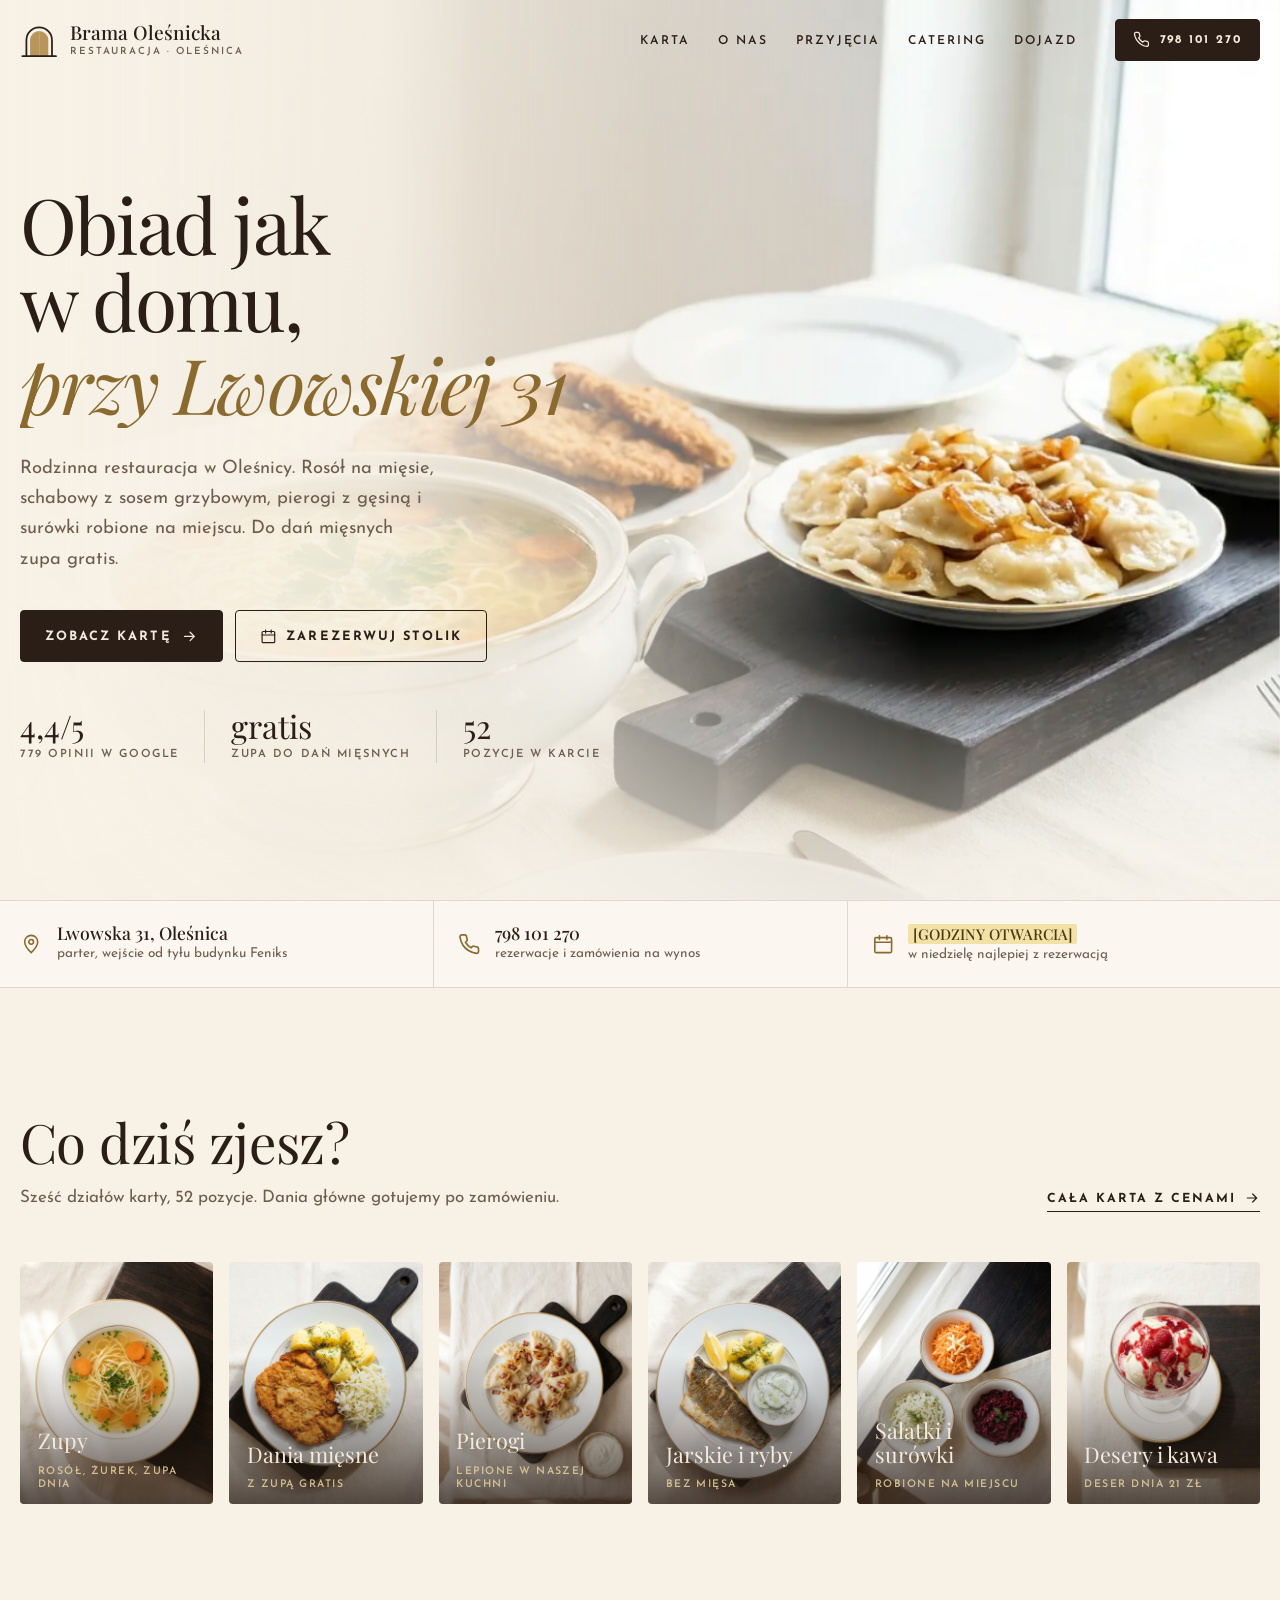
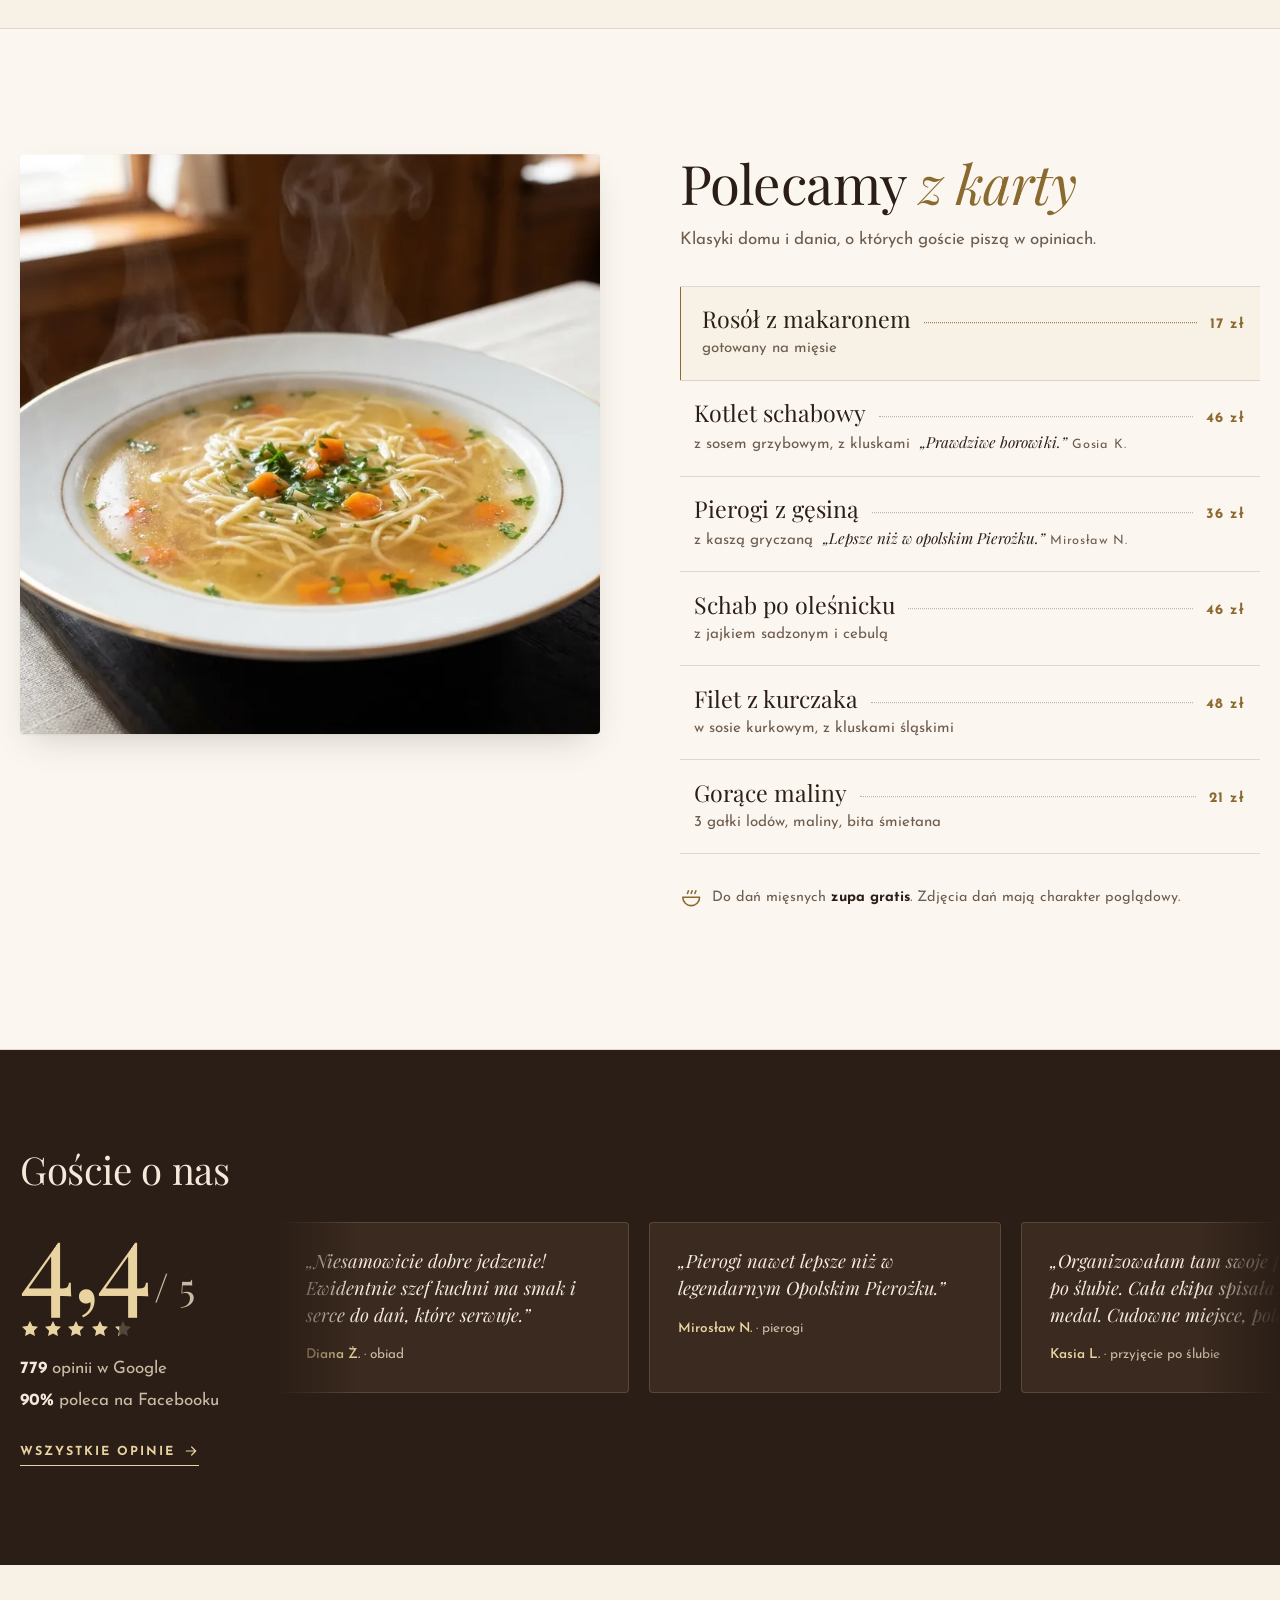
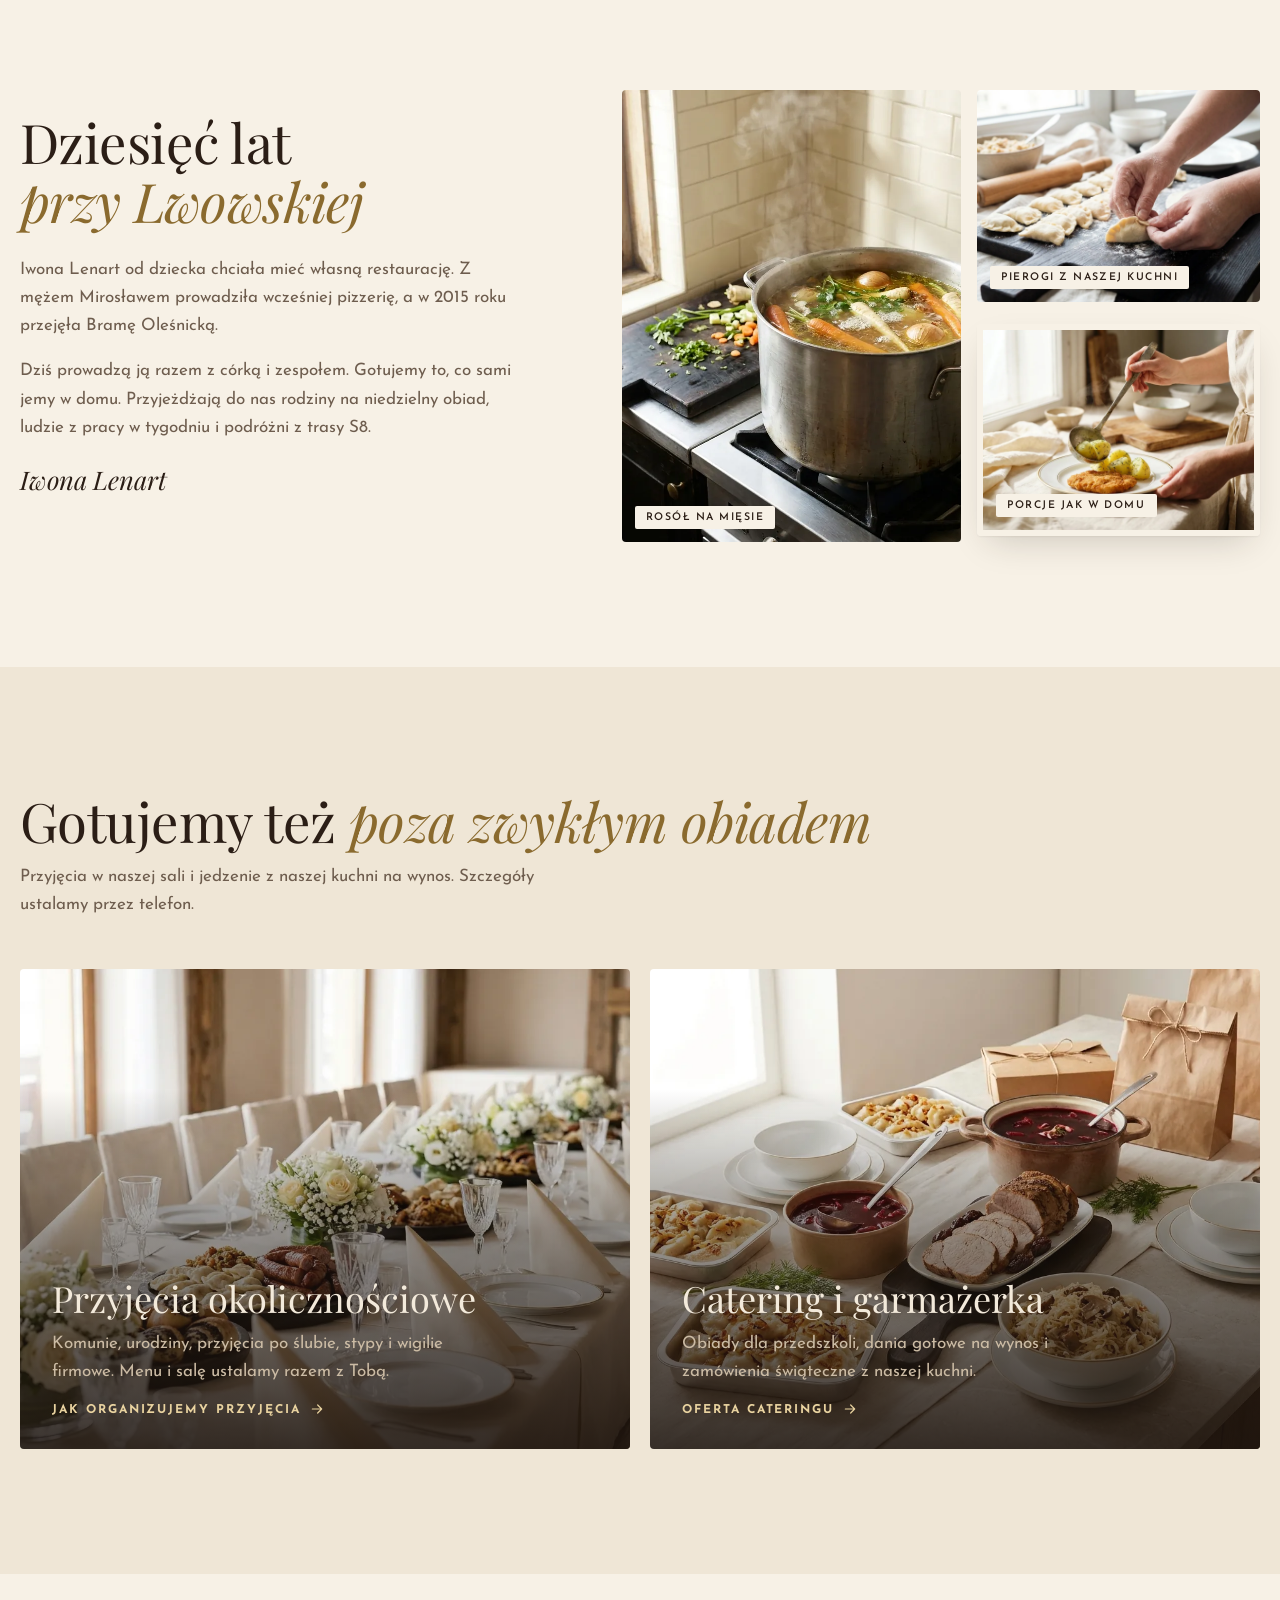
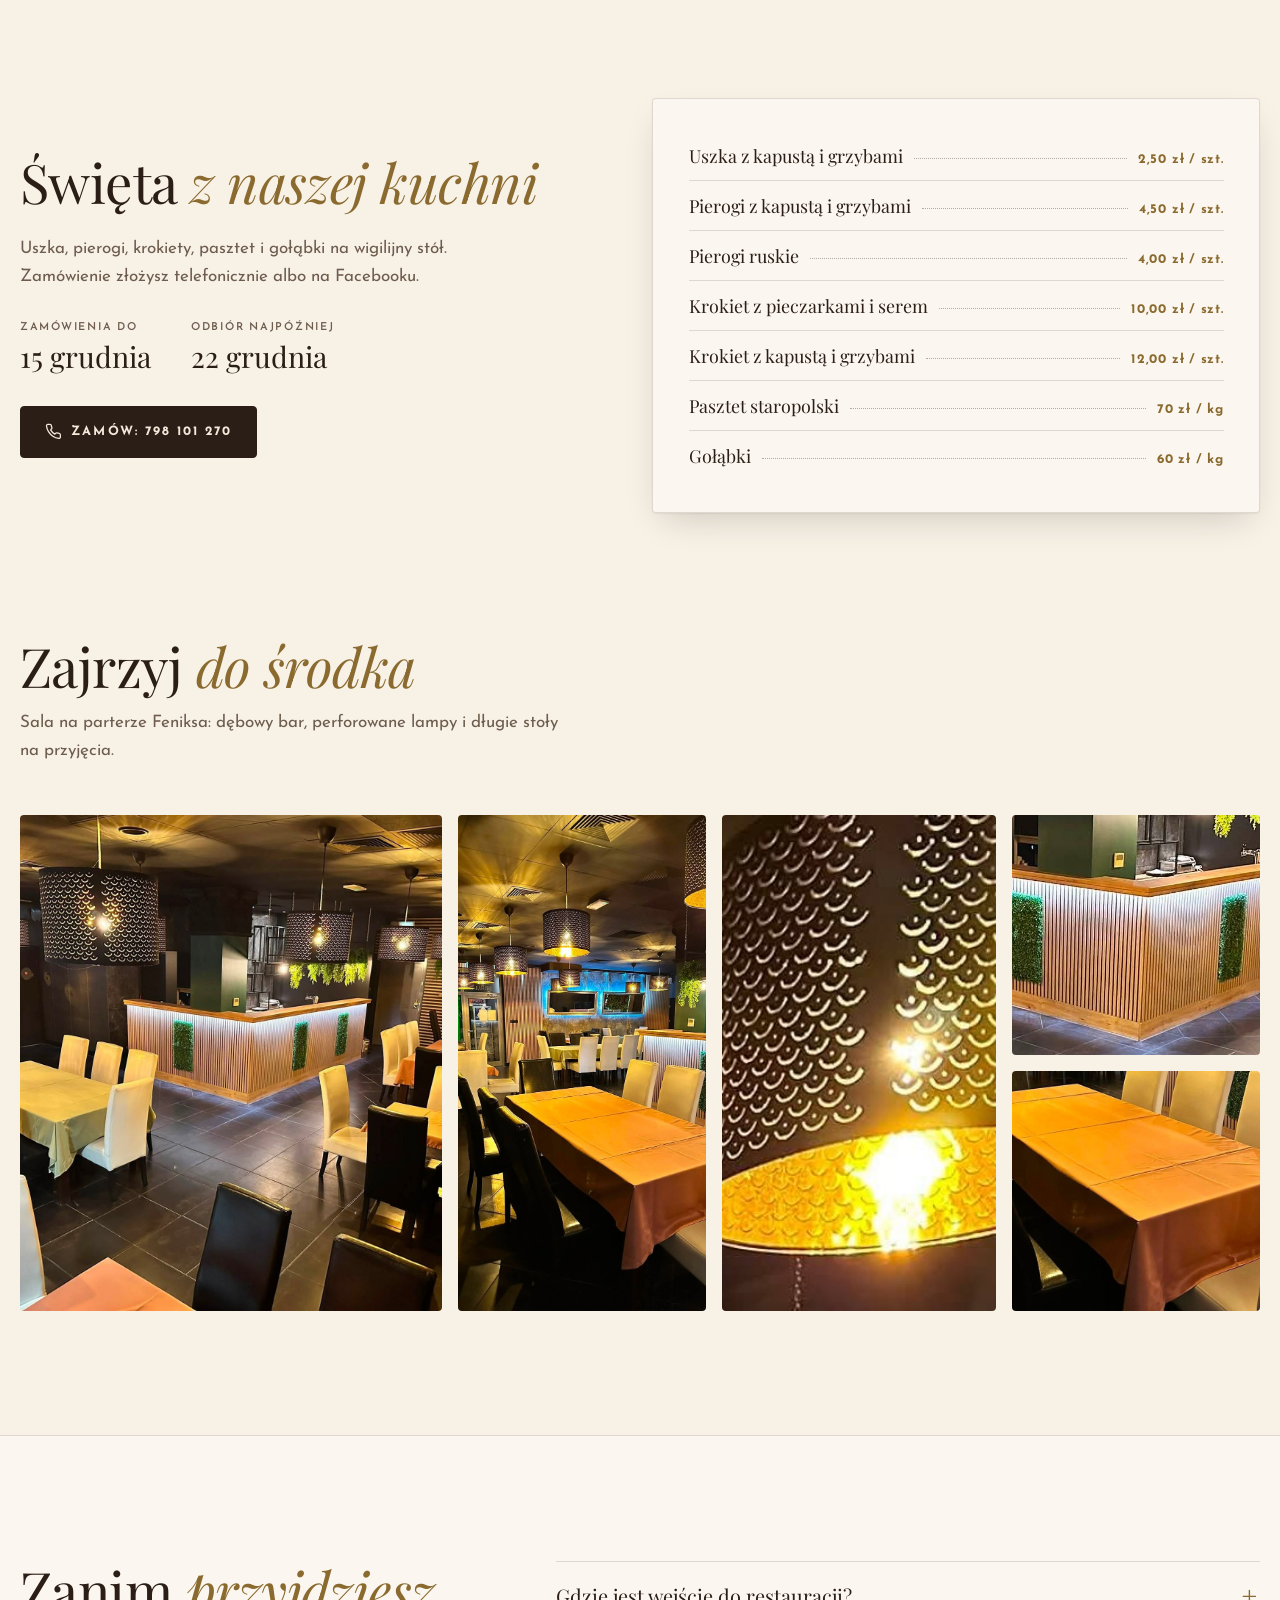
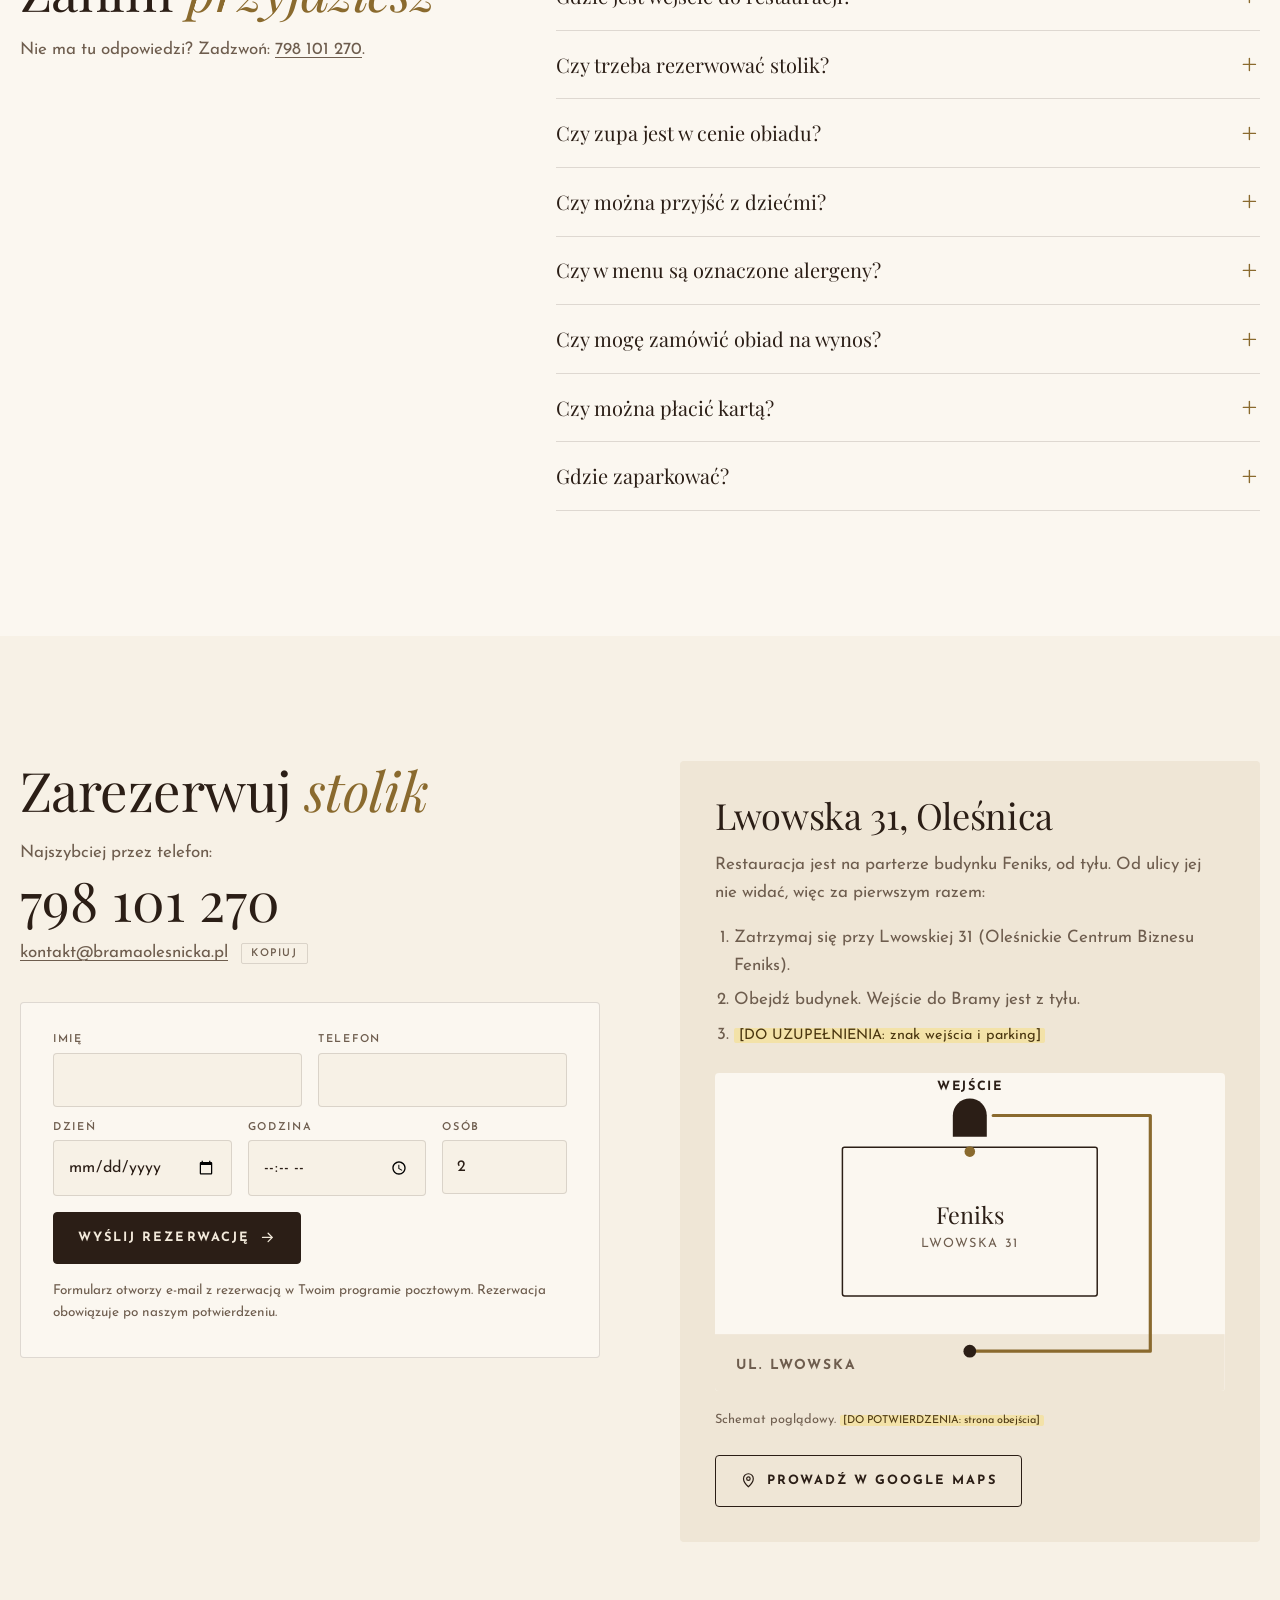
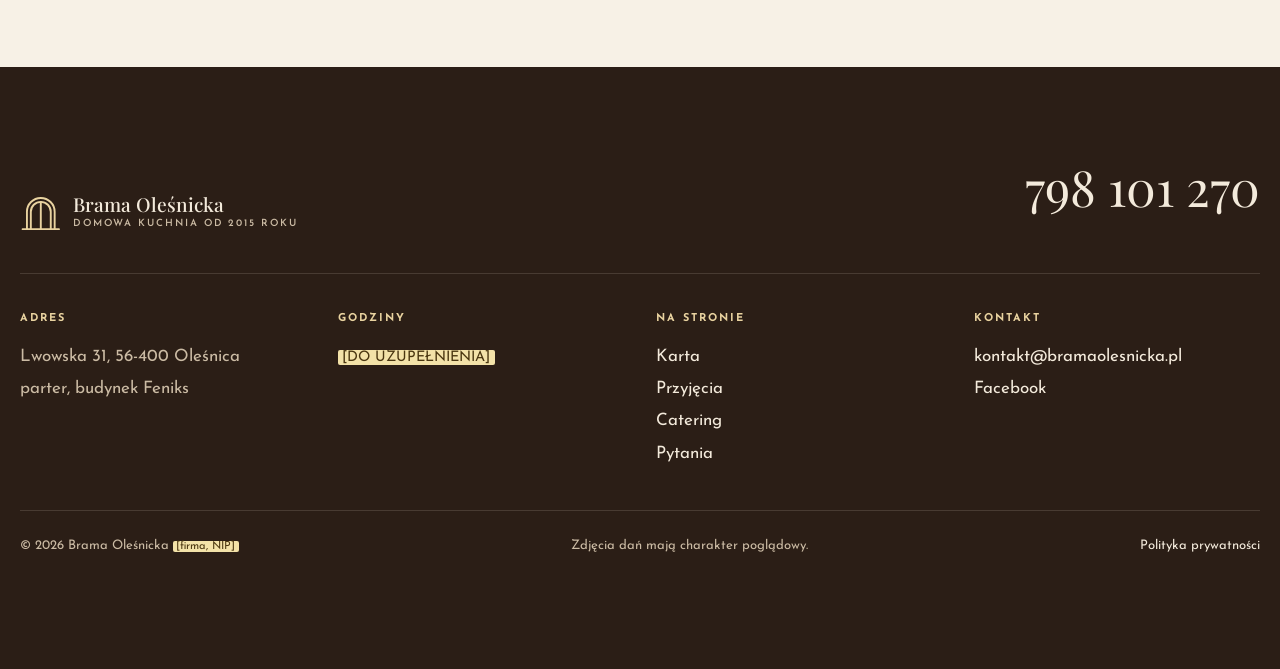
==== commit a838720c: "Rebuild subpages in v2 style, add gate intro and hero video (v13b) Co-Authored-By: Claude Opus 5.5 <" ====
--- a/index.html
+++ b/index.html
@@ -34,8 +34,17 @@
 </script>
 <script type="application/ld+json">{"@context": "https://schema.org", "@type": "FAQPage", "mainEntity": [{"@type": "Question", "name": "Gdzie jest wejście do restauracji?", "acceptedAnswer": {"@type": "Answer", "text": "Lwowska 31 w Oleśnicy, parter budynku Oleśnickiego Centrum Biznesu Feniks. Wejście jest z tyłu budynku, od ulicy go nie widać. Jeśli się zgubisz, zadzwoń: 798 101 270."}}, {"@type": "Question", "name": "Czy trzeba rezerwować stolik?", "acceptedAnswer": {"@type": "Answer", "text": "W tygodniu zwykle nie. W niedzielę po południu sala bywa pełna, więc warto zadzwonić wcześniej albo wysłać rezerwację przez formularz."}}, {"@type": "Question", "name": "Czy zupa jest w cenie obiadu?", "acceptedAnswer": {"@type": "Answer", "text": "Tak, do dań mięsnych z karty podajemy zupę gratis. Zupę dnia można też zamówić osobno za 16 zł."}}, {"@type": "Question", "name": "Czy można przyjść z dziećmi?", "acceptedAnswer": {"@type": "Answer", "text": "Tak. Mamy kącik zabaw i sztućce dla dzieci."}}, {"@type": "Question", "name": "Czy w menu są oznaczone alergeny?", "acceptedAnswer": {"@type": "Answer", "text": "Tak, cyfry przy nazwach dań w karcie oznaczają alergeny. Jeśli masz alergię, powiedz o niej przy zamówieniu."}}, {"@type": "Question", "name": "Czy mogę zamówić obiad na wynos?", "acceptedAnswer": {"@type": "Answer", "text": "Tak. Zamów przez telefon i odbierz w restauracji."}}]}</script>
 <link rel="stylesheet" href="assets/v2.css">
+<script>try{if(!sessionStorage.getItem("bo-intro")&&!matchMedia("(prefers-reduced-motion: reduce)").matches){document.documentElement.classList.add("intro");sessionStorage.setItem("bo-intro","1")}}catch(e){}</script>
 </head>
 <body>
+<div class="gate" id="gate" aria-hidden="true">
+  <span class="gate__l"></span><span class="gate__r"></span>
+  <div class="gate__mark">
+    <svg viewBox="0 0 120 130"><path pathLength="1" d="M10 128V60a50 50 0 0 1 100 0v68"/><path pathLength="1" d="M24 128V62a36 36 0 0 1 72 0v66M60 26v102M2 128h116"/></svg>
+    <b>Brama Oleśnicka</b>
+  </div>
+  <button class="gate__skip" type="button" tabindex="-1">Pomiń</button>
+</div>
 <a class="skip" href="#main">Przejdź do treści</a>
 
 <svg width="0" height="0" style="position:absolute" aria-hidden="true"><defs>
@@ -92,6 +101,7 @@
     <source media="(max-width:759px)" srcset="img/v2/hero-m.webp">
     <img src="img/v2/hero.webp" width="1376" height="768" alt="Stół z obiadem: waza rosołu z makaronem, kotlety schabowe, pierogi z cebulką, ziemniaki z koperkiem i surówka" fetchpriority="high">
   </picture>
+  <video class="hero__vid" id="hero-vid" muted loop playsinline preload="none" aria-hidden="true" data-d="img/v2/hero.mp4" data-m="img/v2/hero-m.mp4"></video>
   <div class="wrap hero__in">
     <h1 id="h1" class="hero__h"><span class="ln"><span>Obiad jak w domu,</span></span> <span class="ln"><span><i>przy Lwowskiej&nbsp;31</i></span></span></h1>
     <p class="hero__lead rise" style="--d:.35s">Rodzinna restauracja w Oleśnicy. Rosół na mięsie, schabowy z sosem grzybowym, pierogi z gęsiną i surówki robione na miejscu. Do dań mięsnych zupa gratis.</p>
--- a/assets/v2.css
+++ b/assets/v2.css
@@ -105,6 +105,7 @@
 @media (max-width:759px){
   .hero{display:block;min-height:0;padding:0 0 2.5rem}
   .hero__ph{position:relative;height:72svh;max-height:640px}
+  .hero__vid{inset:0 0 auto;height:72svh;max-height:640px}
   .hero__ph img{object-position:50% 70%}
   .hero::before{background:linear-gradient(0deg,var(--bg) 0%,var(--bg) calc(100% - 72svh),transparent calc(100% - 72svh + 9rem))}
   .hero__in{margin-top:-6rem;position:relative}
@@ -348,3 +349,176 @@
 @media (max-width:760px){.bar{display:flex}}
 
 @media (prefers-reduced-motion:reduce){*,*::before,*::after{animation-duration:.01ms!important;animation-iteration-count:1!important;transition-duration:.01ms!important;scroll-behavior:auto!important}.qrow__track{animation:none}[data-reveal]{opacity:1;transform:none}}
+
+/* =========================================================
+   v13b: podstrony, intro bramy, film w hero
+   ========================================================= */
+:root{
+  /* zgodność z menu.css (dawne nazwy tokenów) */
+  --paper:var(--bg);--f-sans:var(--sans);--f-serif:var(--serif);--gold-text:var(--gold);--gold-on-green:var(--gold-l);
+  --green:var(--ebony);--on-green:var(--on-ebony);--wine:var(--ebony);--wine-hover:var(--ebony-2);--on-wine:var(--on-ebony);
+  --nav-h:4.1rem;
+}
+.caps{font:700 .78rem/1.2 var(--sans);letter-spacing:.18em;text-transform:uppercase}
+.btn--line{background:transparent;color:var(--ink)}.btn--line::before{background:var(--ebony)}.btn--line:hover{color:var(--on-ebony)}
+.btn--gold{background:var(--gold-l);color:var(--ink);border-color:var(--gold-l)}.btn--gold::before{background:var(--bg)}
+body[data-page] .nav{background:color-mix(in srgb,var(--bg) 86%,transparent);-webkit-backdrop-filter:blur(14px);backdrop-filter:blur(14px);box-shadow:0 1px 0 var(--line)}
+
+/* ---------- hero: film ---------- */
+.hero__vid{position:absolute;inset:0;z-index:-2;width:100%;height:100%;object-fit:cover;object-position:62% 60%;opacity:0;transition:opacity 1.6s var(--ease)}
+.hero__vid.is-on{opacity:1}
+@media (max-width:759px){.hero__vid{object-position:50% 70%}}
+
+/* ---------- intro: brama się otwiera ---------- */
+.gate{display:none}
+.intro .gate{display:block;position:fixed;inset:0;z-index:200;pointer-events:auto;animation:gateOff 0s linear 2.6s forwards}
+.gate__l,.gate__r{position:absolute;top:0;bottom:0;width:50.5%;background:var(--bg);animation:gateL 1.25s cubic-bezier(.76,0,.24,1) 1.15s forwards}
+.gate__l{left:0;border-right:1px solid color-mix(in srgb,var(--gold) 35%,transparent)}
+.gate__r{right:0;animation-name:gateR;border-left:1px solid color-mix(in srgb,var(--gold) 35%,transparent)}
+.gate__mark{position:absolute;left:50%;top:50%;width:min(46vw,15rem);translate:-50% -56%;display:grid;justify-items:center;gap:1.2rem;animation:markOut .7s var(--ease) 1.05s forwards}
+.gate__mark svg{width:100%;height:auto;overflow:visible}
+.gate__mark path{fill:none;stroke:var(--gold);stroke-width:1.4;stroke-linecap:round;stroke-dasharray:1;stroke-dashoffset:1;animation:draw 1s cubic-bezier(.65,0,.35,1) .1s forwards}
+.gate__mark path+path{animation-delay:.35s}
+.gate__mark b{font:400 clamp(1.4rem,1rem + 1.6vw,2rem)/1 var(--serif);color:var(--ink);opacity:0;animation:rise .8s var(--ease) .45s forwards;white-space:nowrap}
+.gate__skip{position:absolute;right:1.25rem;bottom:1.25rem;font:600 .68rem/1 var(--sans);letter-spacing:.18em;text-transform:uppercase;color:var(--muted);background:none;border:0;cursor:pointer;padding:.6rem;animation:markOut .4s 1.05s forwards}
+@keyframes gateL{to{transform:translateX(-101%)}}
+@keyframes gateR{to{transform:translateX(101%)}}
+@keyframes markOut{to{opacity:0;scale:1.08}}
+@keyframes gateOff{to{visibility:hidden;pointer-events:none}}
+.gate.is-skip .gate__l,.gate.is-skip .gate__r{animation-delay:0s;animation-duration:.6s}
+.gate.is-skip .gate__mark,.gate.is-skip .gate__skip{animation:markOut .2s forwards}
+.gate.is-skip{animation-delay:.65s}
+.intro .hero__h .ln>span{animation-delay:1.55s}.intro .hero__h .ln:nth-child(2)>span{animation-delay:1.67s}
+.intro .hero .rise{animation-delay:calc(var(--d,0s) + 1.5s)}
+.intro .hero__ph img{animation:heroIn 2.4s var(--ease) 1.1s both}
+.intro .logo__frame{animation-delay:1.6s}.intro .logo__ground{animation-delay:1.9s}
+
+/* ---------- podstrony: nagłówek ---------- */
+.crumbs{display:flex;gap:.5rem;align-items:center;margin-bottom:1.4rem;font:600 .7rem/1 var(--sans);letter-spacing:.16em;text-transform:uppercase;color:var(--muted)}
+.crumbs a{color:var(--gold);text-decoration:none}.crumbs a:hover{text-decoration:underline}
+.phero{padding:calc(var(--nav-h) + clamp(2rem,1rem + 3vw,4rem)) 0 clamp(3rem,2rem + 3vw,5rem)}
+.phero__in{display:grid;grid-template-columns:1fr 1fr;gap:clamp(2rem,1rem + 4vw,5rem);align-items:center}
+.phero .hero__h{font-size:clamp(2.8rem,1.6rem + 4vw,5rem)}
+.phero__lead{max-width:40ch;font-size:1.12rem;color:var(--muted);margin-bottom:2rem}
+.phero .hero__act{margin-bottom:2rem}
+.phero__ph{margin:0;aspect-ratio:4/4.4;border-radius:40vw 40vw var(--r) var(--r)/22vw 22vw var(--r) var(--r);overflow:hidden;position:relative;box-shadow:var(--shadow);animation:archIn 1.6s var(--ease) both}
+.phero__ph img{width:100%;height:100%;object-fit:cover;animation:heroIn 2.2s var(--ease) both}
+.phero__ph::after{content:"";position:absolute;inset:.8rem;border:1px solid color-mix(in srgb,var(--gold-l) 80%,transparent);border-radius:inherit;pointer-events:none}
+@keyframes archIn{from{clip-path:inset(100% 0 0 0 round 40vw 40vw 0 0)}to{clip-path:inset(0 0 0 0 round 0)}}
+.phero--wide .phero__ph{aspect-ratio:16/10;border-radius:var(--r)}
+.phero__note{display:inline-flex;align-items:center;gap:.8rem;padding:.9rem 1.1rem;border:1px solid var(--line);border-radius:var(--r);background:var(--card);text-decoration:none;transition:border-color .4s}
+.phero__note span{font:600 .66rem/1.2 var(--sans);letter-spacing:.14em;text-transform:uppercase;color:var(--muted)}
+.phero__note b{font:400 1.1rem/1 var(--serif)}
+.phero__note svg{width:1rem;height:1rem;color:var(--gold);transition:transform .45s var(--ease)}
+.phero__note:hover{border-color:var(--gold)}.phero__note:hover svg{transform:translateX(4px)}
+.today{list-style:none;margin:0;padding:0;display:flex;flex-wrap:wrap;gap:.5rem}
+.today li{display:flex;gap:.55rem;align-items:baseline;border:1px solid color-mix(in srgb,var(--gold) 40%,transparent);border-radius:999px;padding:.5rem .95rem .4rem;font-size:.95rem;background:var(--card)}
+.today b{font:700 .85rem/1 var(--sans);color:var(--gold);letter-spacing:.04em}
+@media (max-width:860px){.phero__in{grid-template-columns:1fr}.phero__ph{order:-1;aspect-ratio:4/3.4}.phero{padding-top:calc(var(--nav-h) + 1.25rem)}.phero .hero__act .btn{flex:1 1 100%}}
+
+/* ---------- przyjęcia: akordeon okazji ---------- */
+.acc{list-style:none;margin:0;padding:0;display:flex;gap:.75rem;height:clamp(26rem,20rem + 12vw,34rem)}
+.acc__it{flex:1;min-width:0;transition:flex .9s var(--ease)}
+.acc__it.is-on{flex:3.2}
+.acc__a{position:relative;display:block;height:100%;border-radius:var(--r);overflow:hidden;text-decoration:none;color:var(--on-ebony);isolation:isolate}
+.acc__a img{position:absolute;inset:0;width:100%;height:100%;object-fit:cover;z-index:-2;transition:transform 1.4s var(--ease)}
+.acc__a::before{content:"";position:absolute;inset:0;z-index:-1;background:linear-gradient(0deg,rgba(30,21,15,.88),rgba(30,21,15,.35) 50%,rgba(30,21,15,.1))}
+.acc__t{position:absolute;inset:auto 0 0;padding:1.5rem;display:flex;flex-direction:column;gap:.7rem}
+.acc__t b{font:400 clamp(1.3rem,1rem + 1vw,2rem)/1.1 var(--serif);white-space:nowrap}
+.acc__d,.acc__go{max-width:34ch;opacity:0;transform:translateY(12px);transition:opacity .5s,transform .7s var(--ease)}
+.acc__d{color:var(--on-ebony-m)}
+.acc__go{display:inline-flex;align-items:center;gap:.5rem;font:700 .74rem/1 var(--sans);letter-spacing:.16em;text-transform:uppercase;color:var(--gold-l)}
+.acc__go svg{width:1rem;height:1rem;margin-top:-.15rem}
+.acc__it.is-on .acc__d,.acc__it.is-on .acc__go{opacity:1;transform:none;transition-delay:.25s}
+.acc__it:not(.is-on) .acc__t b{writing-mode:vertical-rl;transform:rotate(180deg);align-self:start}
+.acc__it.is-on img{transform:scale(1.04)}
+@media (max-width:860px){
+  .acc{flex-direction:column;height:auto}
+  .acc__it,.acc__it.is-on{flex:none}
+  .acc__a{aspect-ratio:4/3.3}
+  .acc__a::before{background:linear-gradient(0deg,rgba(30,21,15,.92),rgba(30,21,15,.6) 55%,rgba(30,21,15,.15))}
+  .acc__d,.acc__go{opacity:1;transform:none}
+  .acc__it:not(.is-on) .acc__t b{writing-mode:horizontal-tb;transform:none}
+}
+
+/* ---------- linia kroków / kalendarz ---------- */
+.steps{background:var(--card);border-block:1px solid var(--line)}
+.line4{list-style:none;margin:0;padding:0;display:grid;grid-template-columns:repeat(4,1fr);gap:2rem;position:relative;counter-reset:s}
+.line4::before{content:"";position:absolute;left:0;right:0;top:.55rem;height:1px;background:var(--line)}
+.line4::after{content:"";position:absolute;left:0;right:0;top:.55rem;height:1px;background:var(--gold);transform:scaleX(0);transform-origin:left;transition:transform 2s var(--ease) .2s}
+.line4.on::after{transform:scaleX(1)}
+.line4--cal::before,.line4--cal::after{top:2.35rem}
+.line4 li{position:relative;counter-increment:s}
+.line4__dot{display:block;width:1.1rem;height:1.1rem;border-radius:50%;background:var(--bg);border:1px solid var(--gold);margin-bottom:1.4rem;position:relative;z-index:1;transition:background .5s var(--ease)}
+.line4.on .line4__dot{background:var(--gold)}
+.line4 li:nth-child(2) .line4__dot{transition-delay:.6s}.line4 li:nth-child(3) .line4__dot{transition-delay:1.1s}.line4 li:nth-child(4) .line4__dot{transition-delay:1.6s}
+.line4:not(.line4--cal) h3::before{content:counter(s) ". ";color:var(--gold)}
+.line4 h3{font-size:1.45rem;margin-bottom:.6rem}
+.line4 p{color:var(--muted);margin:0}
+.line4__k{display:block;font:700 .7rem/1 var(--sans);letter-spacing:.18em;text-transform:uppercase;color:var(--gold);margin-bottom:1rem}
+@media (max-width:860px){.line4{grid-template-columns:1fr;gap:1.6rem;padding-left:2rem}.line4::before,.line4::after{left:.55rem;right:auto;top:0;bottom:0;width:1px;height:auto}.line4::after{transform:scaleY(0);transform-origin:top}.line4.on::after{transform:scaleY(1)}.line4__dot{position:absolute;left:-2rem;top:.3rem;margin:0}.line4--cal .line4__dot{top:0}}
+
+/* ---------- co warto wiedzieć ---------- */
+.facts__in{display:grid;grid-template-columns:.8fr 1.2fr;gap:clamp(2rem,1rem + 4vw,5rem);align-items:start}
+.facts__dl{margin:0;border-top:1px solid var(--line)}
+.facts__dl>div{display:grid;grid-template-columns:14rem 1fr;gap:1rem;padding:1.2rem 0;border-bottom:1px solid var(--line)}
+.facts__dl dt{font:400 1.2rem/1.3 var(--serif)}
+.facts__dl dd{margin:0;color:var(--muted)}
+@media (max-width:860px){.facts__in{grid-template-columns:1fr}.facts__dl>div{grid-template-columns:1fr;gap:.3rem}}
+
+/* ---------- cytaty (podstrony) ---------- */
+.quotes{background:var(--ebony);color:var(--on-ebony);padding:clamp(4.5rem,3rem + 4vw,7rem) 0}
+.quotes__head{display:flex;justify-content:space-between;align-items:end;flex-wrap:wrap;gap:1rem 3rem;margin-bottom:2.5rem}
+.quotes h2{color:var(--on-ebony)}.quotes h2 i{color:var(--gold-l)}
+.quotes__head p{margin:0;color:var(--on-ebony-m)}.quotes__head b{color:var(--gold-l);font-weight:600}
+.quotes__list{list-style:none;margin:0;padding:0;display:grid;grid-template-columns:repeat(3,1fr);gap:1.25rem}
+.quotes__list li{padding:1.8rem;border:1px solid rgba(233,211,160,.18);border-radius:var(--r);background:var(--ebony-2);transition:border-color .4s,transform .5s var(--ease)}
+.quotes__list li:hover{border-color:var(--gold-l);transform:translateY(-4px)}
+.quotes blockquote{margin:0 0 1.2rem;font:italic 400 1.2rem/1.5 var(--serif)}
+.quotes__list p{margin:0;font-size:.85rem;color:var(--on-ebony-m)}.quotes__list b{color:var(--gold-l);font-weight:600}
+@media (max-width:900px){.quotes__list{grid-template-columns:1fr}}
+
+/* ---------- formularz zapytania ---------- */
+.res__or{margin-top:1rem!important}
+.how3{list-style:none;margin:1.4rem 0 0;padding:0;counter-reset:h}
+.how3 li{counter-increment:h;display:grid;grid-template-columns:2.2rem 1fr;column-gap:.6rem;padding:.9rem 0;border-top:1px solid var(--line)}
+.how3 li::before{content:counter(h);grid-row:1/3;width:1.9rem;height:1.9rem;border-radius:50%;border:1px solid var(--gold);display:grid;place-items:center;font:400 1rem/1 var(--serif);color:var(--gold);padding-top:.15rem}
+.how3 b{font:400 1.12rem/1.3 var(--serif)}.how3 span{color:var(--muted);font-size:.95rem}
+.inq__head{display:flex;justify-content:space-between;align-items:baseline;gap:1rem;padding-bottom:1rem;border-bottom:1px solid var(--line)}
+.inq__head h3{font-size:1.5rem}.inq__head p{margin:0;font-size:.8rem;color:var(--muted)}
+em{font-style:normal;color:var(--gold)}
+.inq__grid{display:grid;grid-template-columns:1fr 1fr;gap:1rem}
+.f--full{grid-column:1/-1}
+label small{text-transform:none;letter-spacing:0;font-weight:400}
+select,textarea{font:inherit;font-size:1rem;color:var(--ink);background:var(--bg);border:1px solid var(--line);border-radius:var(--r);padding:.8rem .9rem;min-height:3rem;width:100%;transition:border-color .3s,box-shadow .3s}
+select{appearance:none;background:var(--bg) url("data:image/svg+xml,%3Csvg xmlns='http://www.w3.org/2000/svg' viewBox='0 0 24 24'%3E%3Cpath d='M6 9l6 6 6-6' fill='none' stroke='%238A6A2E' stroke-width='1.8' stroke-linecap='round'/%3E%3C/svg%3E") no-repeat right .8rem center/1.1rem;padding-right:2.5rem;cursor:pointer}
+textarea{resize:vertical;min-height:6rem}
+select:focus,textarea:focus{outline:none;border-color:var(--gold);box-shadow:0 0 0 3px color-mix(in srgb,var(--gold) 18%,transparent)}
+::placeholder{color:color-mix(in srgb,var(--muted) 70%,transparent)}
+@media (max-width:600px){.inq__grid{grid-template-columns:1fr}}
+
+/* ---------- catering: oferty ---------- */
+.offer{display:grid;grid-template-columns:1fr 1fr;gap:clamp(2rem,1rem + 4vw,5rem);align-items:center;padding:clamp(1.5rem,1rem + 2vw,3rem) 0;border-top:1px solid var(--line)}
+.offer:nth-of-type(even) .offer__ph{order:2}
+.offer__ph{margin:0;aspect-ratio:4/3;overflow:hidden;border-radius:var(--r);position:relative}
+.offer__ph img{width:100%;height:100%;object-fit:cover;transition:transform 1.4s var(--ease)}
+.offer:hover .offer__ph img{transform:scale(1.05)}
+.offer__k{font:700 .7rem/1 var(--sans);letter-spacing:.18em;text-transform:uppercase;color:var(--gold);margin-bottom:.9rem}
+.offer h3{font-size:clamp(1.7rem,1.3rem + 1.2vw,2.4rem);margin-bottom:1rem}
+.offer__txt p{color:var(--muted);max-width:44ch}
+@media (max-width:860px){.offer{grid-template-columns:1fr}.offer:nth-of-type(even) .offer__ph{order:0}}
+.xmas{background:var(--sheet)}
+.xmas__ph{margin:0 0 -6rem;aspect-ratio:21/8;overflow:hidden;border-radius:var(--r)}
+.xmas__ph img{width:100%;height:100%;object-fit:cover}
+.xmas__in{position:relative;display:grid;grid-template-columns:1fr 1.1fr;gap:clamp(2rem,1rem + 4vw,5rem);align-items:end;padding:0 clamp(1rem,.5rem + 2vw,3rem)}
+.xmas__in>div{padding:2rem;background:var(--bg);border-radius:var(--r);box-shadow:var(--shadow)}
+.xmas__in>div h2{margin-bottom:1rem}.xmas__in>div p{color:var(--muted)}
+.xmas .dates{margin:1.5rem 0 2rem}
+@media (max-width:860px){.xmas__ph{margin:0 0 1.5rem;aspect-ratio:16/10}.xmas__in{grid-template-columns:1fr;padding:0}.xmas__in>div{padding:1.4rem}}
+
+/* ---------- karta: dopasowanie do v2 ---------- */
+body[data-page="menu"] .mwrap{margin-top:0}
+body[data-page="menu"] .mp{background:var(--card);border-radius:var(--r)}
+body[data-page="menu"] .mcta{background:var(--ebony);color:var(--on-ebony)}
+body[data-page="menu"] .mcta h2{color:var(--on-ebony)}
+body[data-page="menu"] .mcta h2 i{color:var(--gold-l)}
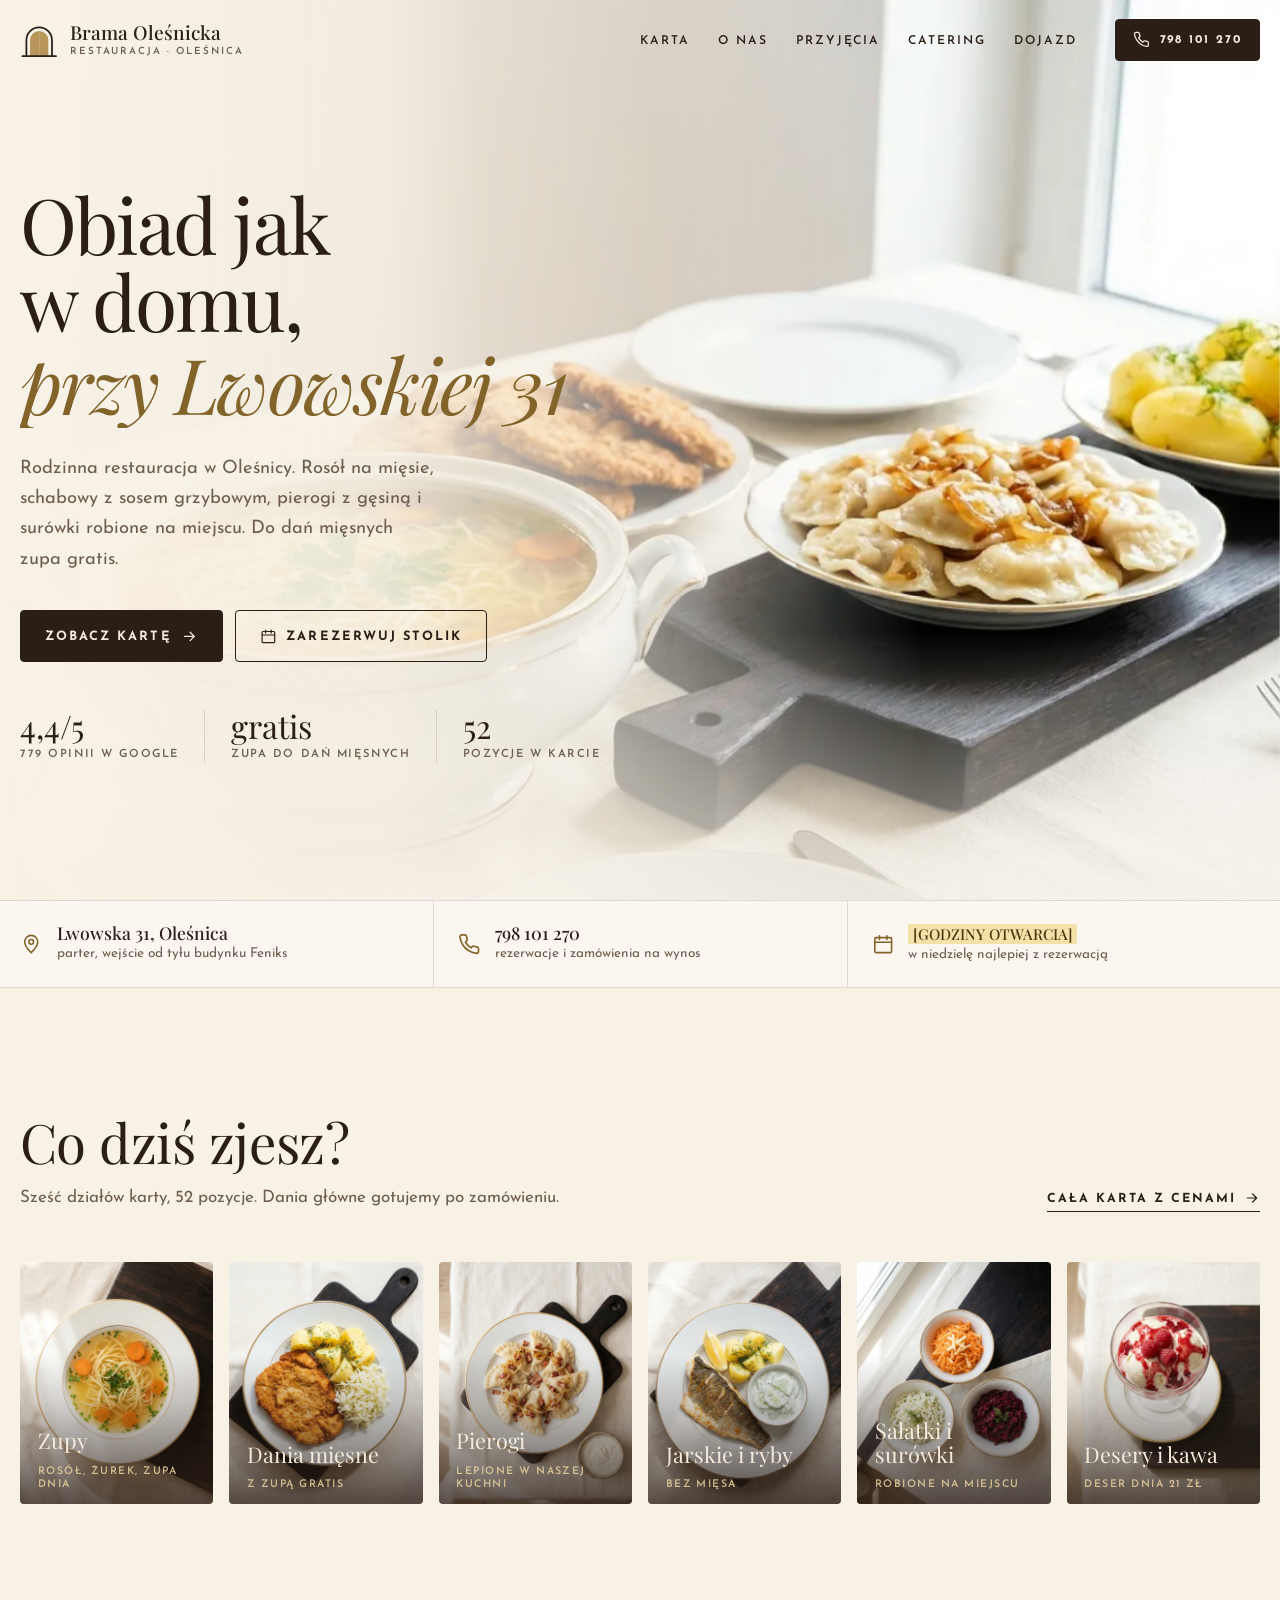
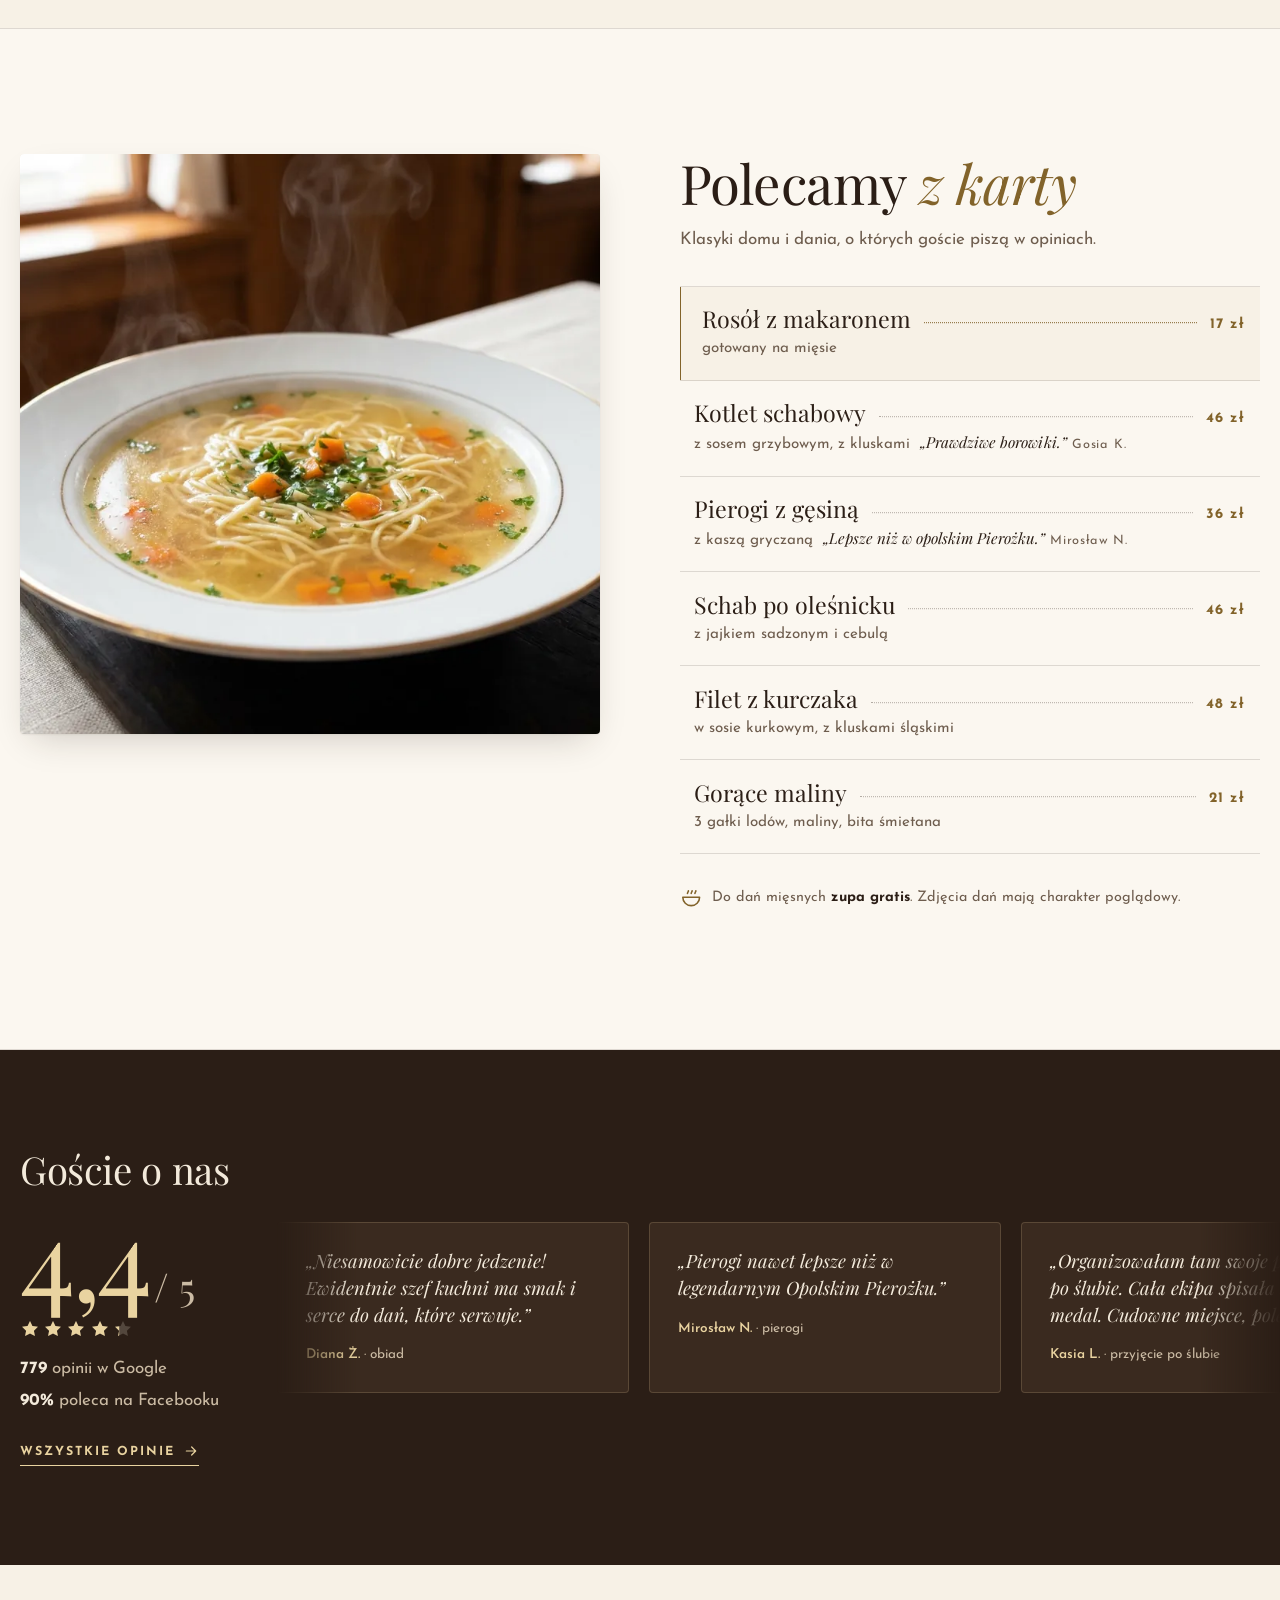
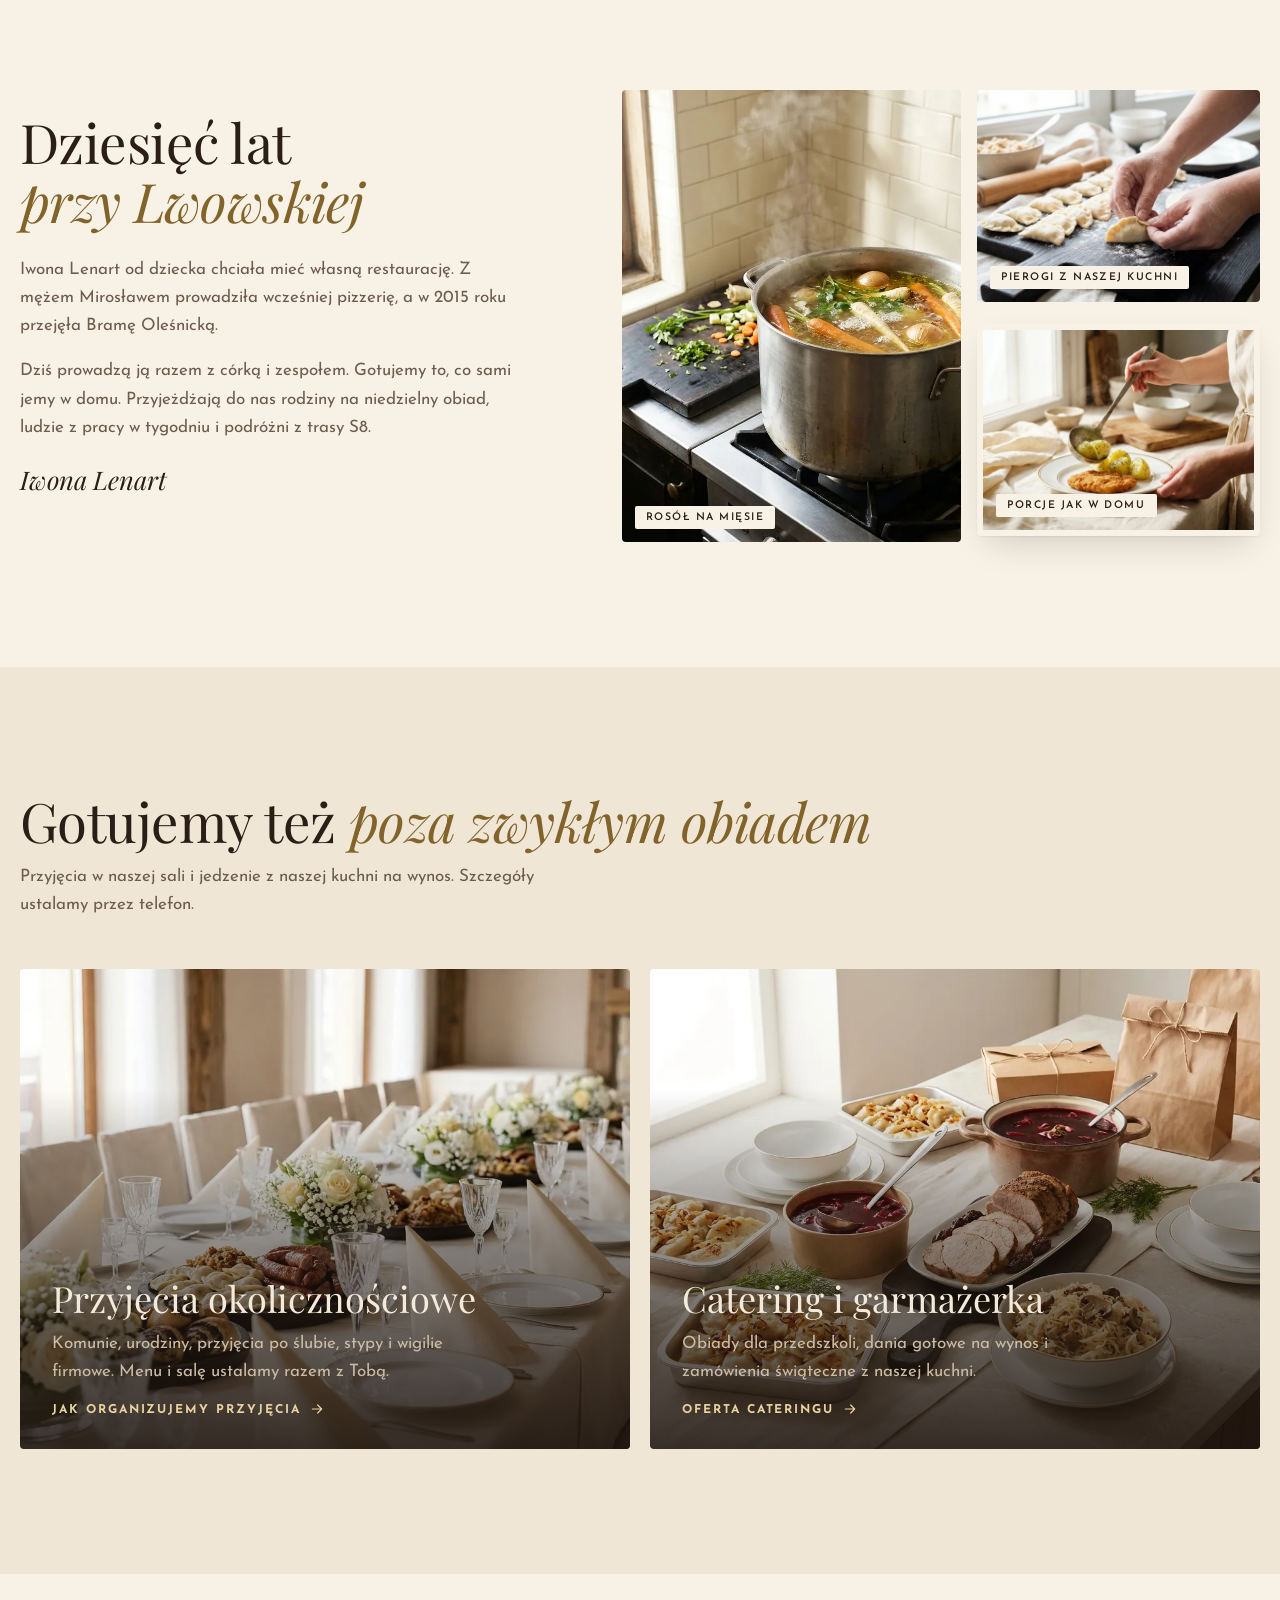
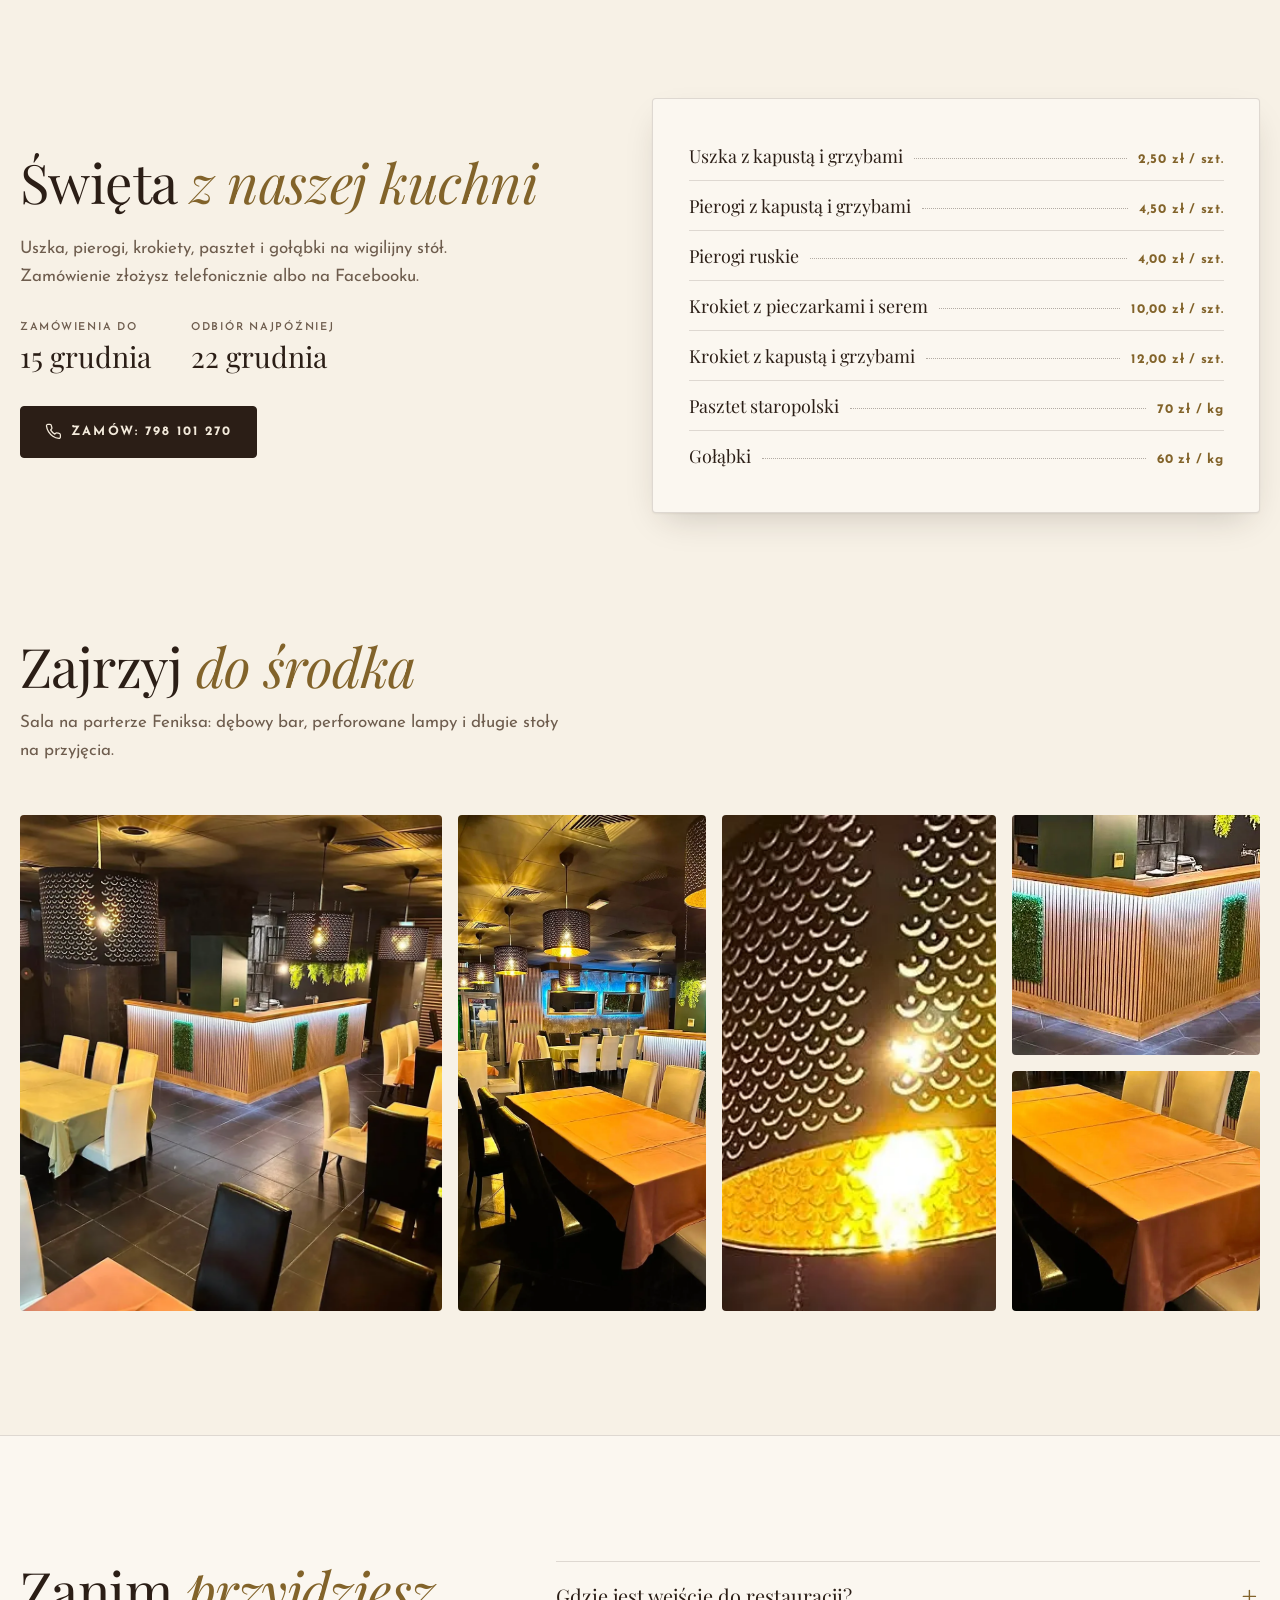
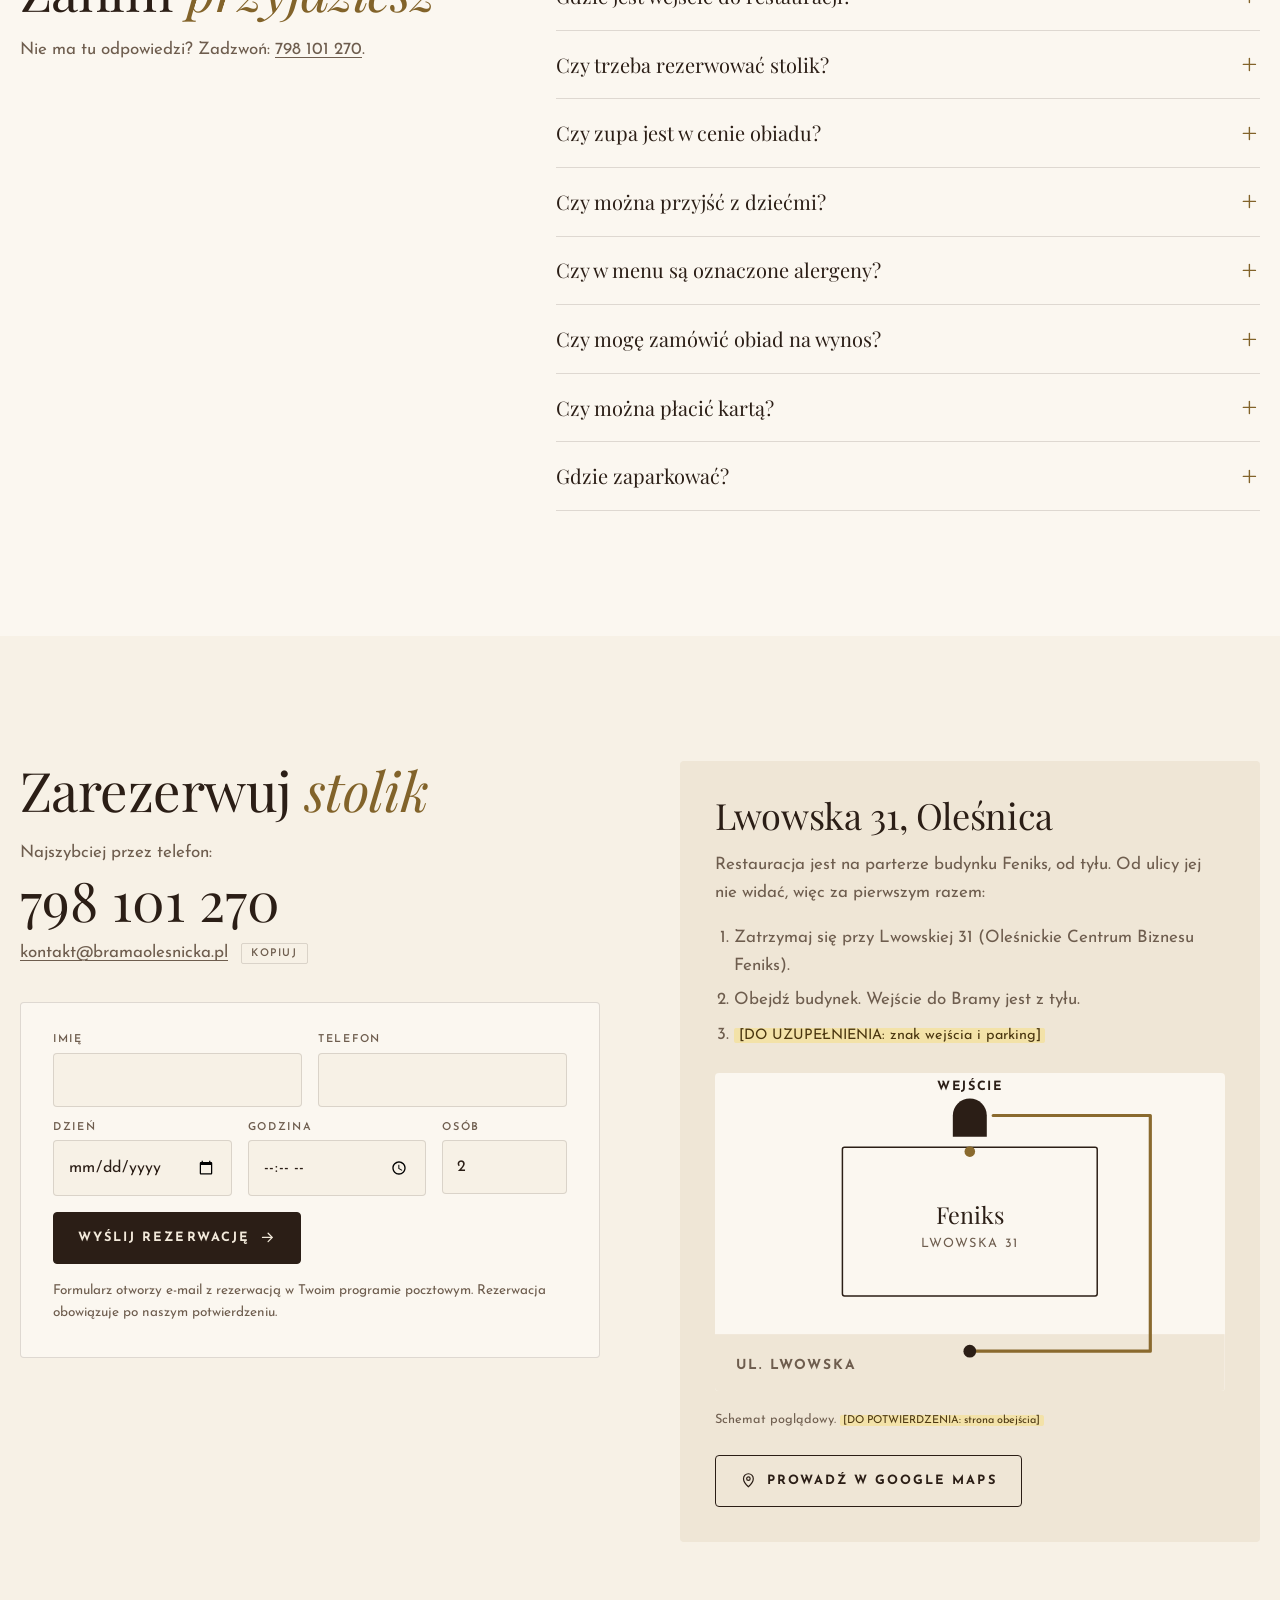
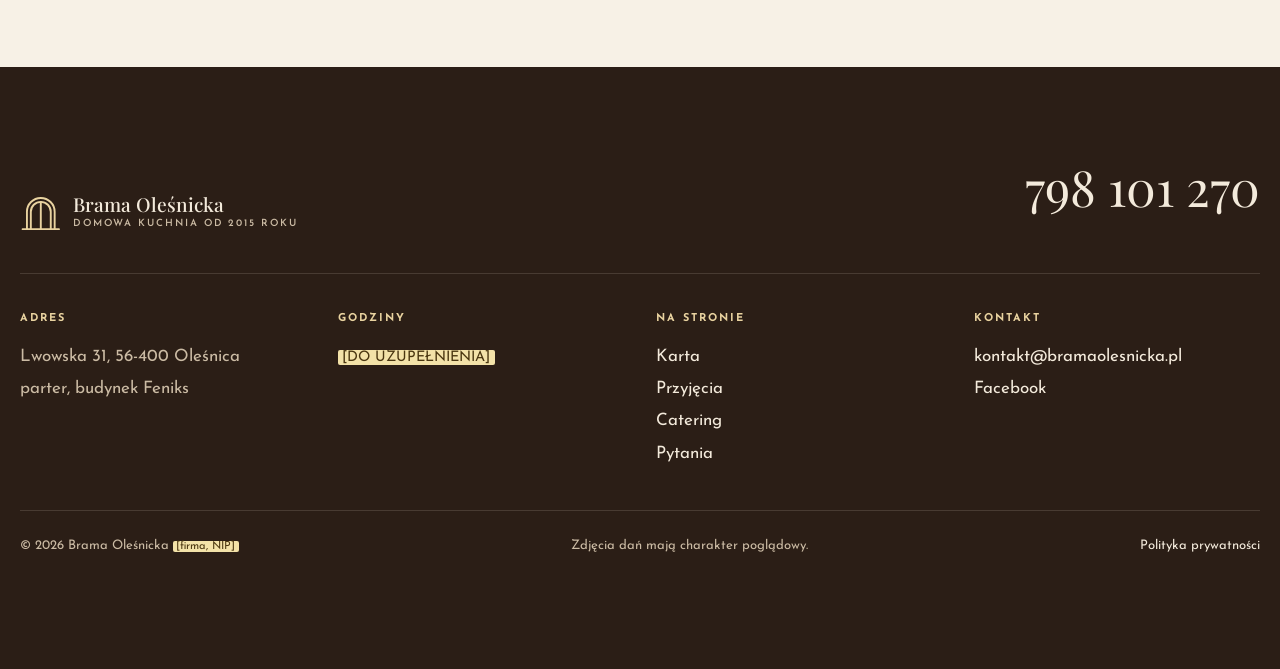
==== commit 8f222960: "Smooth occasion accordion labels, reliable picks image swap, gallery in WebP Co-Authored-By: Claude " ====
--- a/index.html
+++ b/index.html
@@ -101,7 +101,7 @@
     <source media="(max-width:759px)" srcset="img/v2/hero-m.webp">
     <img src="img/v2/hero.webp" width="1376" height="768" alt="Stół z obiadem: waza rosołu z makaronem, kotlety schabowe, pierogi z cebulką, ziemniaki z koperkiem i surówka" fetchpriority="high">
   </picture>
-  <video class="hero__vid" id="hero-vid" muted loop playsinline preload="none" aria-hidden="true" data-d="img/v2/hero.mp4" data-m="img/v2/hero-m.mp4"></video>
+  <video class="hero__vid" id="hero-vid" muted loop playsinline preload="none" poster="img/v2/hero-poster.webp" aria-hidden="true" data-d="img/v2/hero.mp4" data-m="img/v2/hero-m.mp4"></video>
   <div class="wrap hero__in">
     <h1 id="h1" class="hero__h"><span class="ln"><span>Obiad jak w domu,</span></span> <span class="ln"><span><i>przy Lwowskiej&nbsp;31</i></span></span></h1>
     <p class="hero__lead rise" style="--d:.35s">Rodzinna restauracja w Oleśnicy. Rosół na mięsie, schabowy z sosem grzybowym, pierogi z gęsiną i surówki robione na miejscu. Do dań mięsnych zupa gratis.</p>
@@ -146,12 +146,12 @@
 <section class="sec picks" id="polecamy" aria-labelledby="picks-h">
   <div class="wrap picks__in">
     <div class="picks__stage" aria-hidden="true">
-      <img class="on" src="img/v2/pol-rosol.webp" width="1000" height="747" alt="" data-k="0">
-      <img src="img/v2/pol-schabowy.webp" width="1000" height="747" alt="" data-k="1" loading="lazy">
-      <img src="img/v2/pol-pierogi.webp" width="1000" height="747" alt="" data-k="2" loading="lazy">
-      <img src="img/v2/pol-schab.webp" width="1000" height="747" alt="" data-k="3" loading="lazy">
-      <img src="img/v2/pol-filet.webp" width="1000" height="747" alt="" data-k="4" loading="lazy">
-      <img src="img/v2/pol-maliny.webp" width="1000" height="747" alt="" data-k="5" loading="lazy">
+      <img class="on" src="img/v2/pol-rosol.webp" width="1000" height="747"  alt="" decoding="async" data-k="0">
+      <img src="img/v2/pol-schabowy.webp" width="1000" height="747"  alt="" decoding="async" data-k="1">
+      <img src="img/v2/pol-pierogi.webp" width="1000" height="747"  alt="" decoding="async" data-k="2">
+      <img src="img/v2/pol-schab.webp" width="1000" height="747"  alt="" decoding="async" data-k="3">
+      <img src="img/v2/pol-filet.webp" width="1000" height="747"  alt="" decoding="async" data-k="4">
+      <img src="img/v2/pol-maliny.webp" width="1000" height="747"  alt="" decoding="async" data-k="5">
     </div>
     <div class="picks__list">
       <h2 id="picks-h">Polecamy <i>z&nbsp;karty</i></h2>
@@ -261,11 +261,11 @@
       <p>Sala na parterze Feniksa: dębowy bar, perforowane lampy i długie stoły na przyjęcia.</p>
     </div>
     <ul class="gal">
-      <li class="g1"><figure><a href="img/sala.jpg" data-lb><img src="img/sala.jpg" width="1800" height="1350" alt="Sala wieczorem: stoły, bar i lampy" loading="lazy"></a><figcaption>Sala wieczorem</figcaption></figure></li>
-      <li class="g2"><figure><a href="img/stol.jpg" data-lb><img src="img/stol.jpg" width="1100" height="1467" alt="Długi stół z miedzianym obrusem przy barze" loading="lazy"></a><figcaption>Stół przy barze</figcaption></figure></li>
-      <li class="g3"><figure><a href="img/bar.jpg" data-lb><img src="img/bar.jpg" width="820" height="420" alt="Bar obłożony dębowymi lamelami z wstawkami z zieleni" loading="lazy"></a><figcaption>Bar</figcaption></figure></li>
-      <li class="g4"><figure><a href="img/obrus.jpg" data-lb><img src="img/obrus.jpg" width="1000" height="645" alt="Długi stół z miedzianym obrusem i kremowymi krzesłami" loading="lazy"></a><figcaption>Stół na przyjęcie</figcaption></figure></li>
-      <li class="g5"><figure><a href="img/lampa2.jpg" data-lb><img src="img/lampa2.jpg" width="386" height="440" alt="Perforowany klosz lampy od spodu" loading="lazy"></a><figcaption>Lampy nad stołami</figcaption></figure></li>
+      <li class="g1"><figure><a href="img/v2/g-sala.webp" data-lb><img src="img/v2/g-sala.webp" decoding="async" width="1800" height="1350" alt="Sala wieczorem: stoły, bar i lampy" loading="lazy"></a><figcaption>Sala wieczorem</figcaption></figure></li>
+      <li class="g2"><figure><a href="img/v2/g-stol.webp" data-lb><img src="img/v2/g-stol.webp" decoding="async" width="1100" height="1467" alt="Długi stół z miedzianym obrusem przy barze" loading="lazy"></a><figcaption>Stół przy barze</figcaption></figure></li>
+      <li class="g3"><figure><a href="img/v2/g-bar.webp" data-lb><img src="img/v2/g-bar.webp" decoding="async" width="820" height="420" alt="Bar obłożony dębowymi lamelami z wstawkami z zieleni" loading="lazy"></a><figcaption>Bar</figcaption></figure></li>
+      <li class="g4"><figure><a href="img/v2/g-obrus.webp" data-lb><img src="img/v2/g-obrus.webp" decoding="async" width="1000" height="645" alt="Długi stół z miedzianym obrusem i kremowymi krzesłami" loading="lazy"></a><figcaption>Stół na przyjęcie</figcaption></figure></li>
+      <li class="g5"><figure><a href="img/v2/g-lampa2.webp" data-lb><img src="img/v2/g-lampa2.webp" decoding="async" width="386" height="440" alt="Perforowany klosz lampy od spodu" loading="lazy"></a><figcaption>Lampy nad stołami</figcaption></figure></li>
     </ul>
   </div>
 </section>
--- a/assets/v2.css
+++ b/assets/v2.css
@@ -2,7 +2,7 @@
 :root{
   --bg:#F7F1E6;--sheet:#EFE6D6;--card:#FBF7F0;
   --ink:#2B1E16;--muted:#6E5D4E;--line:rgba(43,30,22,.14);
-  --gold:#8A6A2E;--gold-l:#E9D3A0;--gold-m:#B8955A;
+  --gold:#82632A;--gold-l:#E9D3A0;--gold-m:#B8955A;
   --ebony:#2B1E16;--ebony-2:#3A2A1F;--on-ebony:#F3EADB;--on-ebony-m:#CBBBA4;
   --serif:"Playfair Display",Georgia,serif;--sans:"Josefin Sans",system-ui,sans-serif;
   --ease:cubic-bezier(.16,1,.3,1);--r:4px;
@@ -46,7 +46,7 @@
 .more--light{color:var(--gold-l)}
 
 /* ---------- nawigacja ---------- */
-.nav{position:fixed;inset:0 0 auto;z-index:50;transition:background .5s var(--ease),box-shadow .5s var(--ease),backdrop-filter .5s}
+.nav{position:fixed;inset:0 0 auto;z-index:50;-webkit-backdrop-filter:blur(0);backdrop-filter:blur(0);transition:background .5s var(--ease),box-shadow .5s var(--ease),backdrop-filter .5s}
 .nav__in{display:flex;align-items:center;gap:1.5rem;height:5rem;transition:height .5s var(--ease)}
 .nav.is-scrolled{background:color-mix(in srgb,var(--bg) 86%,transparent);-webkit-backdrop-filter:blur(14px) saturate(1.2);backdrop-filter:blur(14px) saturate(1.2);box-shadow:0 1px 0 var(--line)}
 .nav.is-scrolled .nav__in{height:4.1rem}
@@ -154,8 +154,8 @@
 .picks{background:var(--card);border-block:1px solid var(--line)}
 .picks__in{display:grid;grid-template-columns:1fr 1fr;gap:clamp(2.5rem,1rem + 5vw,6rem);align-items:start}
 .picks__stage{position:sticky;top:7rem;aspect-ratio:1/1;border-radius:var(--r);overflow:hidden;background:var(--sheet);box-shadow:var(--shadow)}
-.picks__stage img{position:absolute;inset:0;width:100%;height:100%;object-fit:cover;opacity:0;transform:scale(1.06);clip-path:inset(0 0 0 100%);transition:opacity .01s .9s,transform 1.4s var(--ease),clip-path .9s var(--ease)}
-.picks__stage img.on{opacity:1;transform:none;clip-path:inset(0);z-index:1;transition:opacity 0s,transform 1.4s var(--ease),clip-path .9s var(--ease)}
+.picks__stage img{position:absolute;inset:0;width:100%;height:100%;object-fit:cover;opacity:0;transform:scale(1.05);transition:opacity .7s ease,transform 1.4s var(--ease)}
+.picks__stage img.on{opacity:1;transform:none;z-index:1}
 .picks__list h2{margin-bottom:.8rem}
 .picks__lead{color:var(--muted);margin-bottom:2rem}
 .picks__list ol{list-style:none;margin:0 0 2rem;padding:0;border-top:1px solid var(--line)}
@@ -267,6 +267,7 @@
 .gal figure:hover figcaption,.gal a:focus-visible+figcaption{transform:none}
 .g1,.g2,.g5{grid-row:1/3}
 @media (max-width:860px){.gal{grid-template-columns:1fr 1fr;grid-template-rows:none;grid-auto-rows:11rem}.g1{grid-column:1/-1;grid-row:auto}.g2,.g5{grid-row:span 2}.gal figcaption{transform:none}}
+.lb[hidden]{display:none}
 .lb{position:fixed;inset:0;z-index:90;background:rgba(30,21,15,.92);display:grid;place-items:center;padding:4rem 1rem;opacity:0;transition:opacity .35s}
 .lb.is-open{opacity:1}
 .lb img{max-height:80vh;width:auto;border-radius:var(--r)}
@@ -365,7 +366,7 @@
 body[data-page] .nav{background:color-mix(in srgb,var(--bg) 86%,transparent);-webkit-backdrop-filter:blur(14px);backdrop-filter:blur(14px);box-shadow:0 1px 0 var(--line)}
 
 /* ---------- hero: film ---------- */
-.hero__vid{position:absolute;inset:0;z-index:-2;width:100%;height:100%;object-fit:cover;object-position:62% 60%;opacity:0;transition:opacity 1.6s var(--ease)}
+.hero__vid{position:absolute;inset:0;z-index:-2;filter:saturate(1.001);transform:translateZ(0);width:100%;height:100%;object-fit:cover;object-position:62% 60%;opacity:0;transition:opacity 1.6s var(--ease)}
 .hero__vid.is-on{opacity:1}
 @media (max-width:759px){.hero__vid{object-position:50% 70%}}
 
@@ -423,22 +424,25 @@
 .acc__a{position:relative;display:block;height:100%;border-radius:var(--r);overflow:hidden;text-decoration:none;color:var(--on-ebony);isolation:isolate}
 .acc__a img{position:absolute;inset:0;width:100%;height:100%;object-fit:cover;z-index:-2;transition:transform 1.4s var(--ease)}
 .acc__a::before{content:"";position:absolute;inset:0;z-index:-1;background:linear-gradient(0deg,rgba(30,21,15,.88),rgba(30,21,15,.35) 50%,rgba(30,21,15,.1))}
-.acc__t{position:absolute;inset:auto 0 0;padding:1.5rem;display:flex;flex-direction:column;gap:.7rem}
-.acc__t b{font:400 clamp(1.3rem,1rem + 1vw,2rem)/1.1 var(--serif);white-space:nowrap}
-.acc__d,.acc__go{max-width:34ch;opacity:0;transform:translateY(12px);transition:opacity .5s,transform .7s var(--ease)}
+.acc__t{position:absolute;inset:auto 0 0;padding:1.5rem;display:flex;flex-direction:column}
+.acc__t b{display:block;font:400 clamp(1.3rem,1rem + 1vw,2rem)/1.1 var(--serif);white-space:nowrap;transform-origin:0 100%;transform:none;transition:transform .9s var(--ease)}
+.acc__more{display:grid;grid-template-rows:1fr;transition:grid-template-rows .9s var(--ease)}
+.acc__in{min-height:0;overflow:hidden;display:flex;flex-direction:column;gap:.7rem;padding-top:.7rem}
+.acc__d,.acc__go{max-width:34ch;opacity:1;transform:none;transition:opacity .5s var(--ease) .35s,transform .7s var(--ease) .35s}
 .acc__d{color:var(--on-ebony-m)}
 .acc__go{display:inline-flex;align-items:center;gap:.5rem;font:700 .74rem/1 var(--sans);letter-spacing:.16em;text-transform:uppercase;color:var(--gold-l)}
 .acc__go svg{width:1rem;height:1rem;margin-top:-.15rem}
-.acc__it.is-on .acc__d,.acc__it.is-on .acc__go{opacity:1;transform:none;transition-delay:.25s}
-.acc__it:not(.is-on) .acc__t b{writing-mode:vertical-rl;transform:rotate(180deg);align-self:start}
 .acc__it.is-on img{transform:scale(1.04)}
+@media (min-width:861px){
+  .acc__it:not(.is-on) b{transform:translateX(1.15em) rotate(-90deg)}
+  .acc__it:not(.is-on) .acc__more{grid-template-rows:0fr}
+  .acc__it:not(.is-on) .acc__d,.acc__it:not(.is-on) .acc__go{opacity:0;transform:translateY(10px);transition-duration:.25s;transition-delay:0s}
+}
 @media (max-width:860px){
   .acc{flex-direction:column;height:auto}
   .acc__it,.acc__it.is-on{flex:none}
   .acc__a{aspect-ratio:4/3.3}
   .acc__a::before{background:linear-gradient(0deg,rgba(30,21,15,.92),rgba(30,21,15,.6) 55%,rgba(30,21,15,.15))}
-  .acc__d,.acc__go{opacity:1;transform:none}
-  .acc__it:not(.is-on) .acc__t b{writing-mode:horizontal-tb;transform:none}
 }
 
 /* ---------- linia kroków / kalendarz ---------- */
@@ -522,3 +526,7 @@
 body[data-page="menu"] .mcta{background:var(--ebony);color:var(--on-ebony)}
 body[data-page="menu"] .mcta h2{color:var(--on-ebony)}
 body[data-page="menu"] .mcta h2 i{color:var(--gold-l)}
+.mcta .btn:not(.btn--gold),.quotes .btn,.proof .btn{background:transparent;color:var(--on-ebony);border-color:var(--gold-l)}
+.mcta .btn:not(.btn--gold)::before,.quotes .btn::before,.proof .btn::before{background:var(--gold-l)}
+.mcta .btn:not(.btn--gold):hover{color:var(--ink)}
+.mcta__fine{opacity:1!important;color:var(--on-ebony-m)}
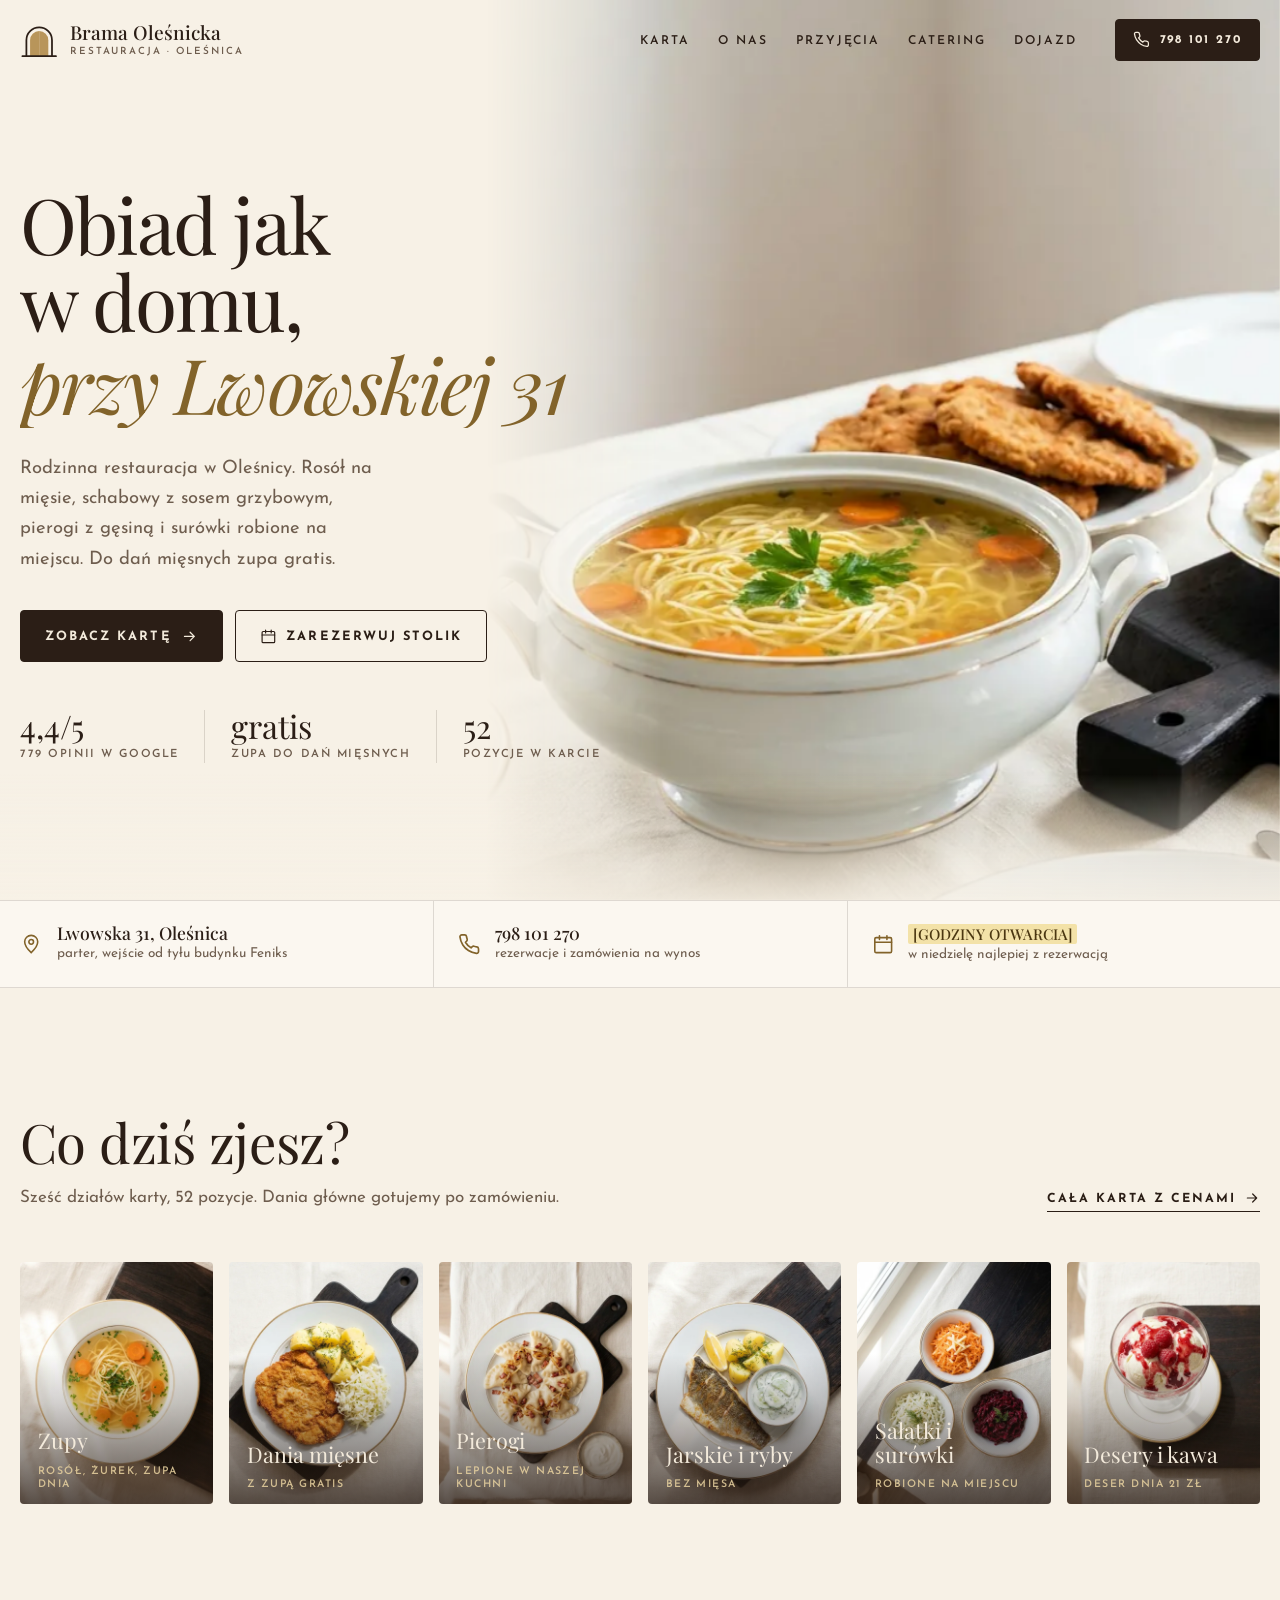
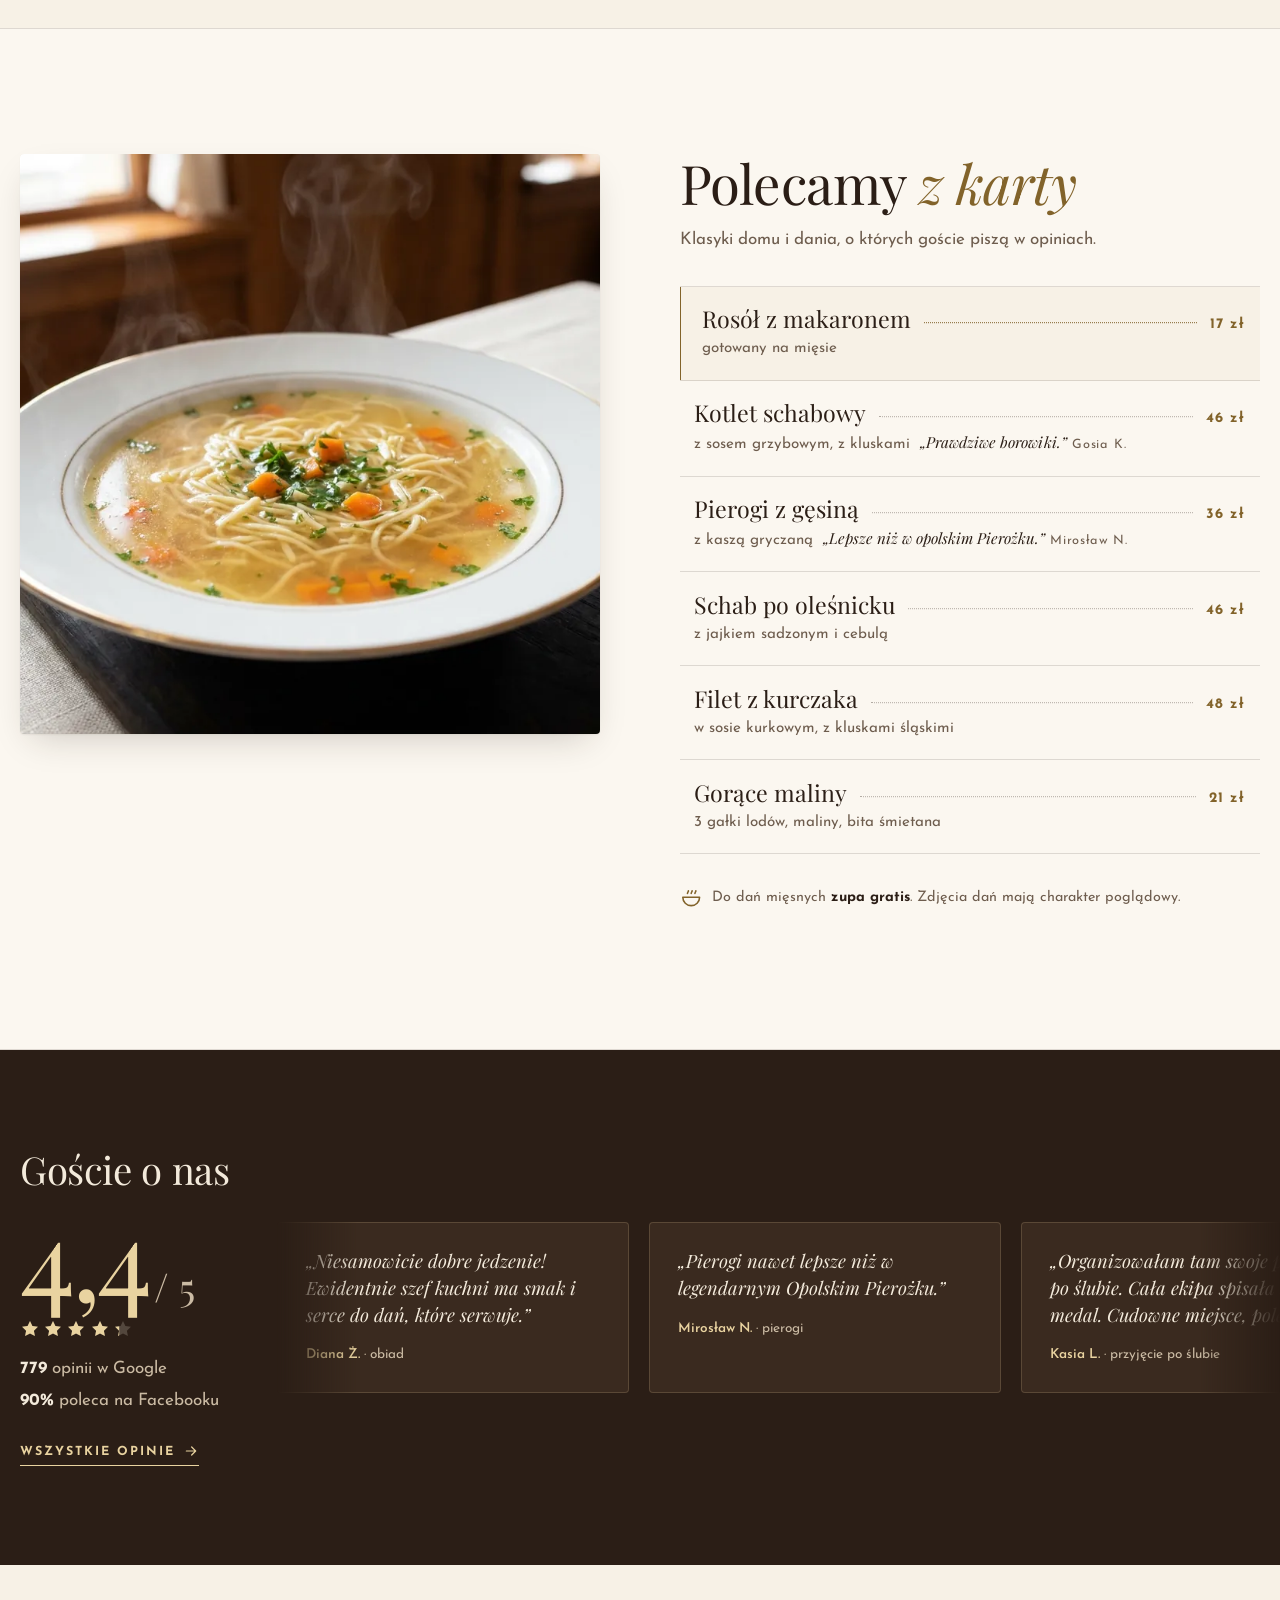
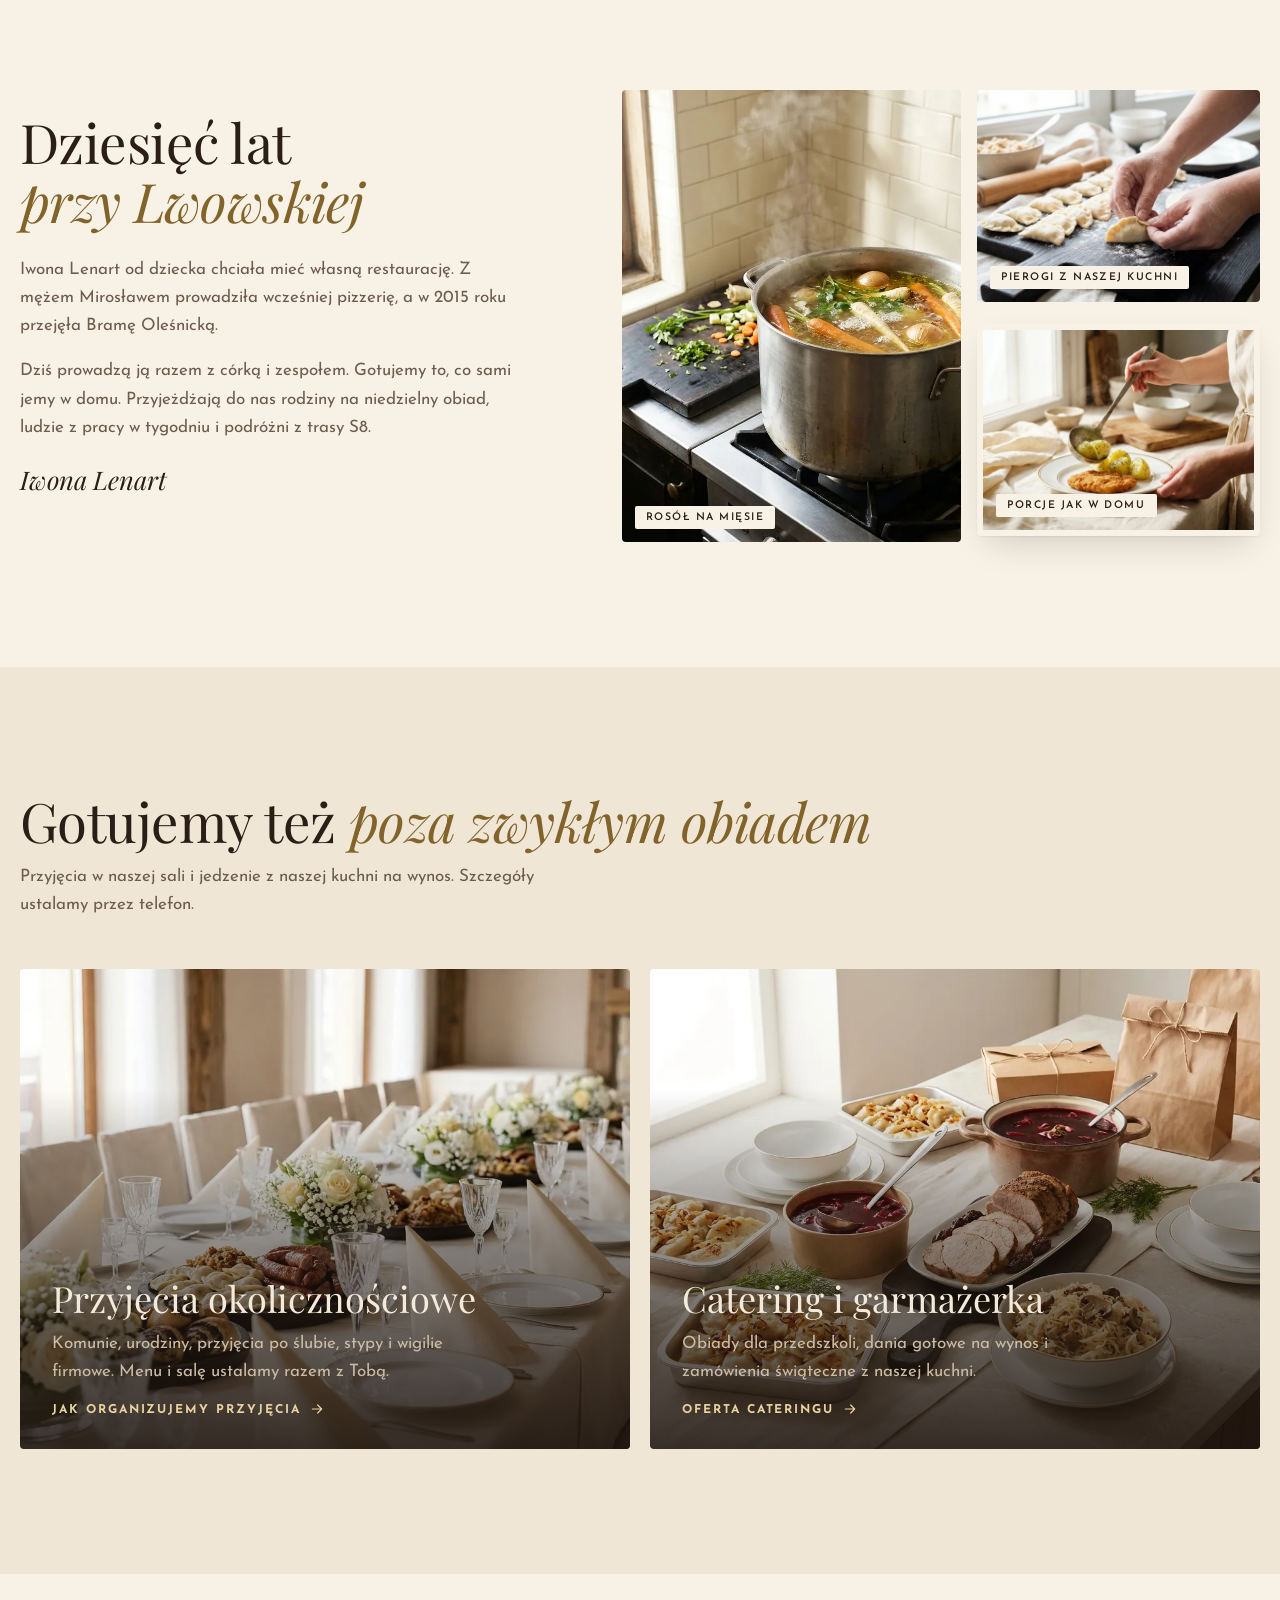
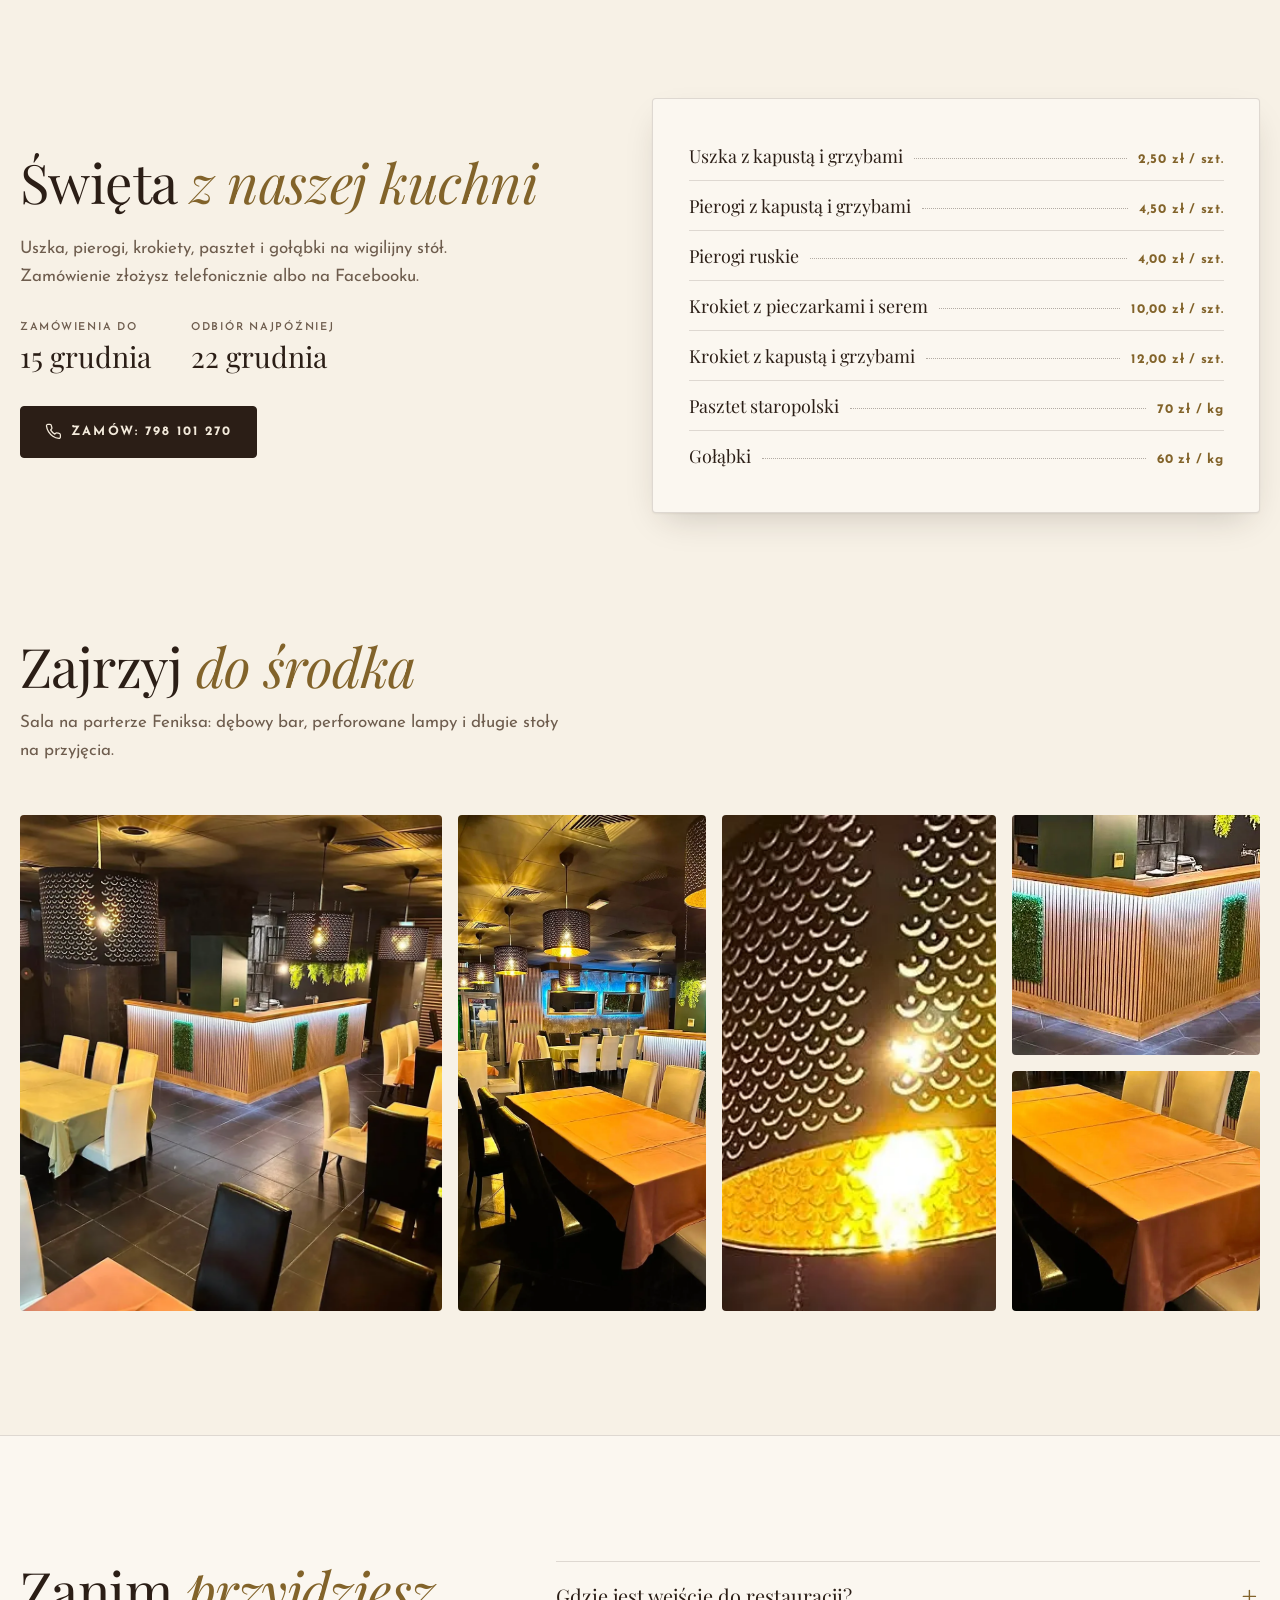
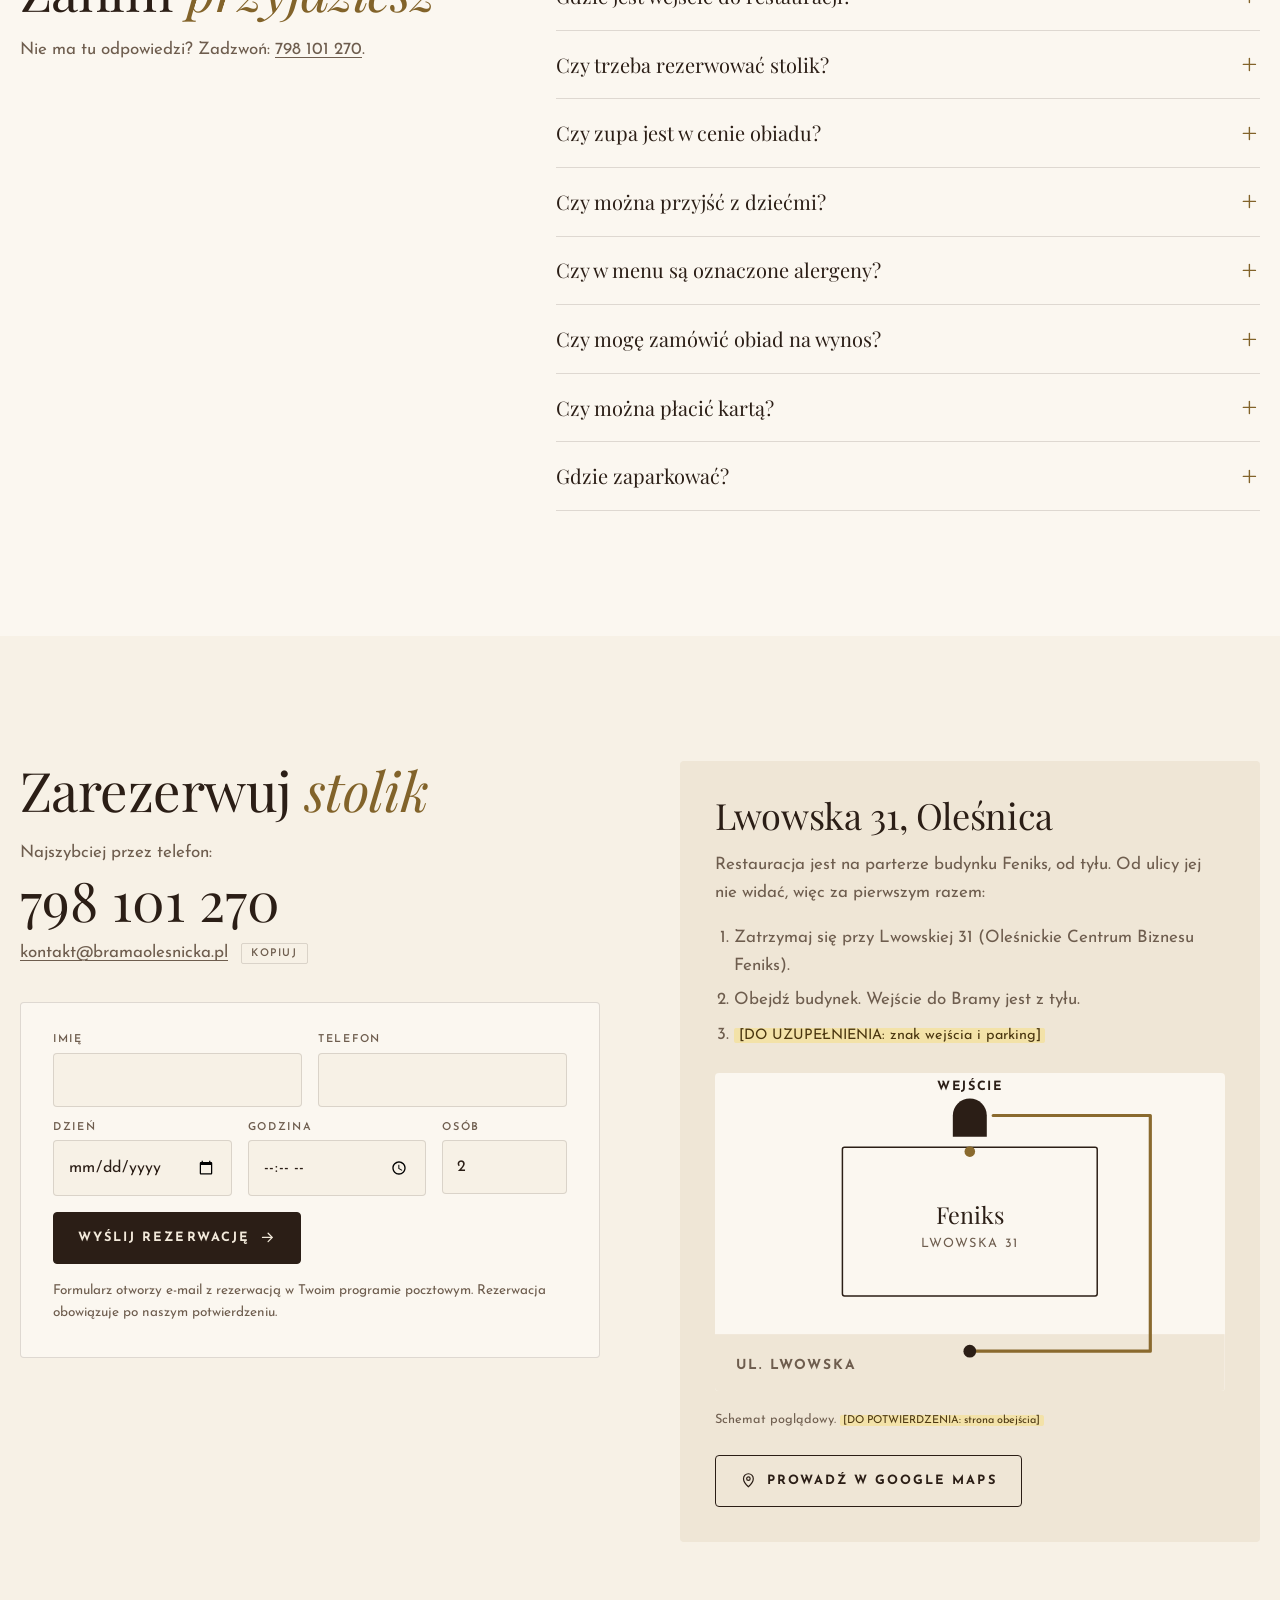
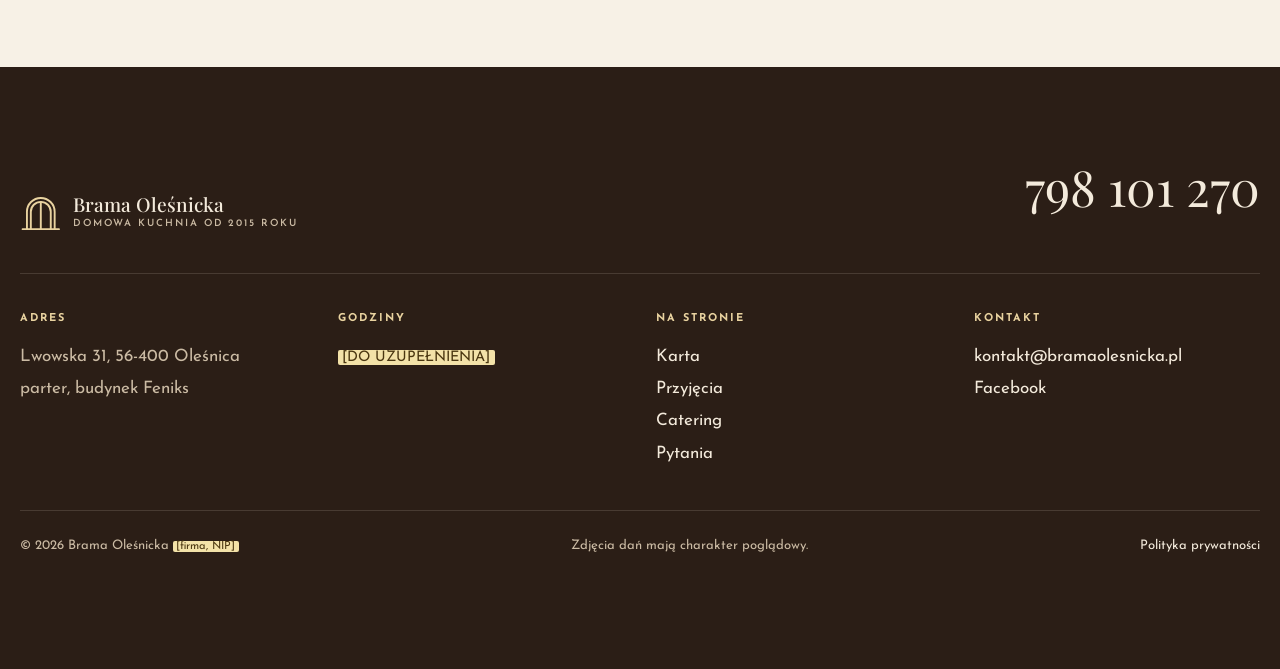
==== commit 81ccf2c6: "Hero: video on the right without ivory fog so steam is visible; mobile menu as drop-down panel with " ====
--- a/index.html
+++ b/index.html
@@ -97,11 +97,13 @@
 <main id="main">
 
 <section class="hero" id="top" aria-labelledby="h1">
+  <div class="hero__media">
   <picture class="hero__ph">
     <source media="(max-width:759px)" srcset="img/v2/hero-m.webp">
     <img src="img/v2/hero.webp" width="1376" height="768" alt="Stół z obiadem: waza rosołu z makaronem, kotlety schabowe, pierogi z cebulką, ziemniaki z koperkiem i surówka" fetchpriority="high">
   </picture>
   <video class="hero__vid" id="hero-vid" muted loop playsinline preload="none" poster="img/v2/hero-poster.webp" aria-hidden="true" data-d="img/v2/hero.mp4" data-m="img/v2/hero-m.mp4"></video>
+  </div>
   <div class="wrap hero__in">
     <h1 id="h1" class="hero__h"><span class="ln"><span>Obiad jak w domu,</span></span> <span class="ln"><span><i>przy Lwowskiej&nbsp;31</i></span></span></h1>
     <p class="hero__lead rise" style="--d:.35s">Rodzinna restauracja w Oleśnicy. Rosół na mięsie, schabowy z sosem grzybowym, pierogi z gęsiną i surówki robione na miejscu. Do dań mięsnych zupa gratis.</p>
--- a/assets/v2.css
+++ b/assets/v2.css
@@ -11,7 +11,8 @@
   color-scheme:light;
 }
 *,*::before,*::after{box-sizing:border-box}
-html{scroll-behavior:smooth;scroll-padding-top:5.5rem;-webkit-text-size-adjust:100%}
+html{touch-action:manipulation;scroll-behavior:smooth;scroll-padding-top:5.5rem;-webkit-text-size-adjust:100%}
+html{overflow-x:clip}
 body{margin:0;background:var(--bg);color:var(--ink);font:400 1.0625rem/1.65 var(--sans);-webkit-font-smoothing:antialiased;text-rendering:optimizeLegibility;overflow-x:clip}
 img{display:block;max-width:100%;height:auto}
 a{color:inherit;text-decoration-thickness:1px;text-underline-offset:.2em}
@@ -32,17 +33,12 @@
 .btn{--h:3.25rem;position:relative;isolation:isolate;overflow:hidden;display:inline-flex;align-items:center;justify-content:center;gap:.6rem;min-height:var(--h);padding:.1rem 1.5rem 0;border:1px solid var(--ebony);border-radius:var(--r);background:var(--ebony);color:var(--on-ebony);font:700 .8rem/1 var(--sans);letter-spacing:.16em;text-transform:uppercase;text-decoration:none;cursor:pointer;transition:color .45s var(--ease),border-color .45s var(--ease),transform .2s}
 .btn svg{width:1.05rem;height:1.05rem;margin-top:-.15rem;transition:transform .45s var(--ease)}
 .btn::before{content:"";position:absolute;inset:0;z-index:-1;background:var(--gold-l);transform:scaleX(0);transform-origin:right;transition:transform .55s var(--ease)}
-.btn:hover::before{transform:scaleX(1);transform-origin:left}
-.btn:hover{color:var(--ink);border-color:var(--gold-l)}
-.btn:hover svg{transform:translateX(3px)}
 .btn:active{transform:translateY(1px)}
 .btn--ghost{background:transparent;color:var(--ink)}
 .btn--ghost::before{background:var(--ebony)}
-.btn--ghost:hover{color:var(--on-ebony);border-color:var(--ebony)}
 .btn--sm{--h:2.6rem;padding-inline:1.1rem;font-size:.74rem}
 .more{display:inline-flex;align-items:center;gap:.5rem;font:700 .78rem/1 var(--sans);letter-spacing:.16em;text-transform:uppercase;text-decoration:none;color:var(--ink);padding:.4rem 0;background:linear-gradient(currentColor,currentColor) 0 100%/100% 1px no-repeat;transition:background-size .5s var(--ease)}
 .more svg{width:1rem;height:1rem;margin-top:-.15rem;transition:transform .45s var(--ease)}
-.more:hover{background-size:0 1px;background-position:100% 100%}.more:hover svg{transform:translateX(4px)}
 .more--light{color:var(--gold-l)}
 
 /* ---------- nawigacja ---------- */
@@ -56,27 +52,33 @@
 .logo__ground{animation-delay:.5s}
 .logo__leaf{fill:var(--gold-m);transition:transform .7s var(--ease)}
 .logo__leaf--l{transform-origin:12.6px 30px}.logo__leaf--r{transform-origin:35.4px 30px}
-.logo:hover .logo__leaf--l{transform:scaleX(.35)}.logo:hover .logo__leaf--r{transform:scaleX(.35)}
 .logo__txt b{display:block;font:500 1.2rem/1 var(--serif);letter-spacing:0}
 .logo__txt small{display:block;margin-top:.3rem;font:600 .62rem/1 var(--sans);letter-spacing:.2em;text-transform:uppercase;color:var(--muted)}
 @keyframes draw{to{stroke-dashoffset:0}}
 .nav__nav{position:relative}
 .links{display:flex;list-style:none;margin:0;padding:0}
 .links a{display:block;padding:.75rem 14px .6rem;font:600 .76rem/1 var(--sans);letter-spacing:.16em;text-transform:uppercase;text-decoration:none;color:var(--ink);transition:color .3s}
-.links a:hover,.links a[aria-current]{color:var(--gold)}
+.links a[aria-current]{color:var(--gold)}
 .links__bar{position:absolute;left:0;bottom:2px;width:100px;height:1px;background:var(--gold);transform-origin:0 0;transform:translateX(var(--x,0)) scaleX(var(--s,0));transition:transform .5s var(--ease)}
 .burger{display:none;width:2.75rem;height:2.75rem;border:1px solid var(--line);border-radius:var(--r);background:transparent;cursor:pointer;position:relative}
 .burger span{position:absolute;left:.75rem;right:.75rem;height:1.5px;background:var(--ink);transition:transform .45s var(--ease)}
 .burger span:first-child{top:1.05rem}.burger span:last-child{top:1.6rem}
 .burger[aria-expanded="true"] span:first-child{transform:translateY(.27rem) rotate(45deg)}
 .burger[aria-expanded="true"] span:last-child{transform:translateY(-.28rem) rotate(-45deg)}
-.drawer{position:fixed;inset:0;z-index:40;background:var(--bg);padding:6.5rem 1.5rem 2rem;display:flex;flex-direction:column;gap:2rem;clip-path:inset(0 0 100% 0);visibility:hidden;transition:clip-path .7s var(--ease),visibility 0s .7s}
-.drawer.is-open{clip-path:inset(0);visibility:visible;transition:clip-path .7s var(--ease)}
+.drawer{position:fixed;inset:0 0 auto;z-index:40;max-height:100svh;overflow-y:auto;overscroll-behavior:contain;background:var(--bg);padding:calc(var(--nav-h) + 1.4rem) 1.5rem 1.6rem;display:flex;flex-direction:column;gap:1.6rem;border-radius:0 0 18px 18px;box-shadow:0 24px 50px -20px rgba(43,30,22,.45);transform:translate3d(0,-102%,0);visibility:hidden;transition:transform .5s cubic-bezier(.32,.72,0,1),visibility 0s .5s;will-change:transform}
+.drawer.is-open{transform:none;visibility:visible;transition:transform .5s cubic-bezier(.32,.72,0,1),visibility 0s}
 .drawer ul{list-style:none;margin:0;padding:0}
-.drawer li{border-bottom:1px solid var(--line);overflow:hidden}
-.drawer li a{display:block;padding:1rem 0;font:400 2rem/1.1 var(--serif);text-decoration:none;transform:translateY(105%);transition:transform .7s var(--ease)}
-.drawer.is-open li a{transform:none}
-.drawer li:nth-child(2) a{transition-delay:.05s}.drawer li:nth-child(3) a{transition-delay:.1s}.drawer li:nth-child(4) a{transition-delay:.15s}.drawer li:nth-child(5) a{transition-delay:.2s}
+.drawer li{border-bottom:1px solid var(--line)}
+.drawer li a{display:block;padding:.85rem 0;font:400 1.75rem/1.1 var(--serif);text-decoration:none;opacity:0;transform:translate3d(0,-.6rem,0);transition:opacity .2s ease,transform .2s ease}
+.drawer.is-open li a{opacity:1;transform:none;transition:opacity .45s ease,transform .55s var(--ease)}
+.drawer.is-open li:nth-child(1) a{transition-delay:.12s}.drawer.is-open li:nth-child(2) a{transition-delay:.17s}.drawer.is-open li:nth-child(3) a{transition-delay:.22s}.drawer.is-open li:nth-child(4) a{transition-delay:.27s}.drawer.is-open li:nth-child(5) a{transition-delay:.32s}
+.drawer>.btn{opacity:0;transition:opacity .2s}.drawer.is-open>.btn{opacity:1;transition:opacity .45s ease .36s}
+.scrim{position:fixed;inset:0;z-index:39;background:rgba(30,21,15,.38);-webkit-backdrop-filter:blur(2px);backdrop-filter:blur(2px);opacity:0;visibility:hidden;transition:opacity .4s ease,visibility 0s .4s;-webkit-tap-highlight-color:transparent}
+.menu-open .scrim{opacity:1;visibility:visible;transition:opacity .4s ease,visibility 0s}
+.menu-open .nav{background:var(--bg)!important;box-shadow:none!important}
+.menu-open,.menu-open body{overflow:hidden}
+.menu-open .bar{transform:translateY(150%);opacity:0;pointer-events:none;transition:transform .3s,opacity .2s}
+.burger{touch-action:manipulation;-webkit-tap-highlight-color:transparent}
 @media (max-width:980px){.nav__nav{display:none}.burger{display:block}.nav__cta span{display:none}.nav__cta{padding-inline:.85rem}}
 
 /* ---------- hero ---------- */
@@ -101,7 +103,6 @@
 .hero__facts a{text-decoration:none;display:block}
 .hero__facts b{display:block;font:400 2rem/1 var(--serif);color:var(--ink)}
 .hero__facts small{display:block;margin-top:.35rem;font:600 .7rem/1.3 var(--sans);letter-spacing:.14em;text-transform:uppercase;color:var(--muted)}
-.hero__facts a:hover b{color:var(--gold)}
 @media (max-width:759px){
   .hero{display:block;min-height:0;padding:0 0 2.5rem}
   .hero__ph{position:relative;height:72svh;max-height:640px}
@@ -120,7 +121,6 @@
 .strip__in{display:grid;grid-template-columns:repeat(3,1fr)}
 .strip__in>*{display:flex;gap:.9rem;align-items:center;padding:1.3rem 1.5rem;text-decoration:none;border-left:1px solid var(--line);transition:background .4s}
 .strip__in>*:first-child{border-left:0;padding-left:0}
-.strip__in a:hover{background:var(--sheet)}
 .strip svg{width:1.4rem;height:1.4rem;color:var(--gold)}
 .strip b{display:block;font:500 1.1rem/1.2 var(--serif)}
 .strip small{display:block;color:var(--muted);font-size:.85rem}
@@ -144,8 +144,6 @@
 .tile__t{position:absolute;inset:auto 0 0;z-index:1;padding:1rem 1.1rem 1.1rem;color:var(--on-ebony)}
 .tile__t b{display:block;font:400 1.35rem/1.1 var(--serif)}
 .tile__t small{display:block;margin-top:.35rem;font:600 .66rem/1.3 var(--sans);letter-spacing:.14em;text-transform:uppercase;color:var(--gold-l);opacity:.85;transform:translateY(.4rem);transition:transform .6s var(--ease),opacity .6s}
-.tile:hover img{transform:scale(1.07)}
-.tile:hover small{transform:none;opacity:1}
 .tile:focus-visible{outline-offset:4px}
 @media (max-width:1100px){.tiles{grid-template-columns:repeat(3,1fr)}}
 @media (max-width:600px){.tiles{grid-template-columns:repeat(2,1fr);gap:.65rem}.tile__t b{font-size:1.15rem}}
@@ -168,9 +166,9 @@
 .pk__d q{quotes:"„" "”";font-family:var(--serif);font-style:italic;color:var(--ink);margin-left:.3rem}
 .pk__d cite{font-style:normal;font-size:.8rem;letter-spacing:.06em}
 .pk::before{content:"";position:absolute;left:0;top:0;bottom:0;width:1px;background:var(--gold);transform:scaleY(0);transition:transform .5s var(--ease)}
-.pk:hover,.pk.on{background:var(--bg);padding-left:1.4rem}
-.pk:hover::before,.pk.on::before{transform:none}
-.pk:hover .pk__dots,.pk.on .pk__dots{border-color:var(--gold)}
+.pk.on{background:var(--bg);padding-left:1.4rem}
+.pk.on::before{transform:none}
+.pk.on .pk__dots{border-color:var(--gold)}
 .picks__note{display:flex;gap:.6rem;align-items:center;color:var(--muted);font-size:.9rem}
 .picks__note svg{width:1.4rem;height:1.4rem;color:var(--gold)}
 .picks__note b{color:var(--ink)}
@@ -200,10 +198,8 @@
 .proof__meta b{color:var(--on-ebony);font-weight:700}
 .qrow{overflow:hidden;mask:linear-gradient(90deg,transparent,#000 8%,#000 92%,transparent)}
 .qrow__track{display:flex;gap:1.25rem;list-style:none;margin:0;padding:.5rem 0;width:max-content;animation:marq 60s linear infinite}
-.qrow:hover .qrow__track{animation-play-state:paused}
 @keyframes marq{to{transform:translateX(calc(-50% - .625rem))}}
 .q{width:22rem;padding:1.6rem 1.7rem;border:1px solid rgba(233,211,160,.18);border-radius:var(--r);background:var(--ebony-2);transition:border-color .4s,transform .5s var(--ease)}
-.q:hover{border-color:var(--gold-l);transform:translateY(-4px)}
 .q blockquote{margin:0 0 1rem;font:italic 400 1.15rem/1.45 var(--serif)}
 .q p{margin:0;font-size:.85rem;color:var(--on-ebony-m)}
 .q b{color:var(--gold-l);font-weight:600}
@@ -217,7 +213,6 @@
 .about__ph{display:grid;grid-template-columns:1.2fr 1fr;grid-template-rows:auto auto;gap:1rem}
 .ap{margin:0;position:relative;overflow:hidden;border-radius:var(--r)}
 .ap img{width:100%;height:100%;object-fit:cover;transition:transform 1.4s var(--ease)}
-.ap:hover img{transform:scale(1.05)}
 .ap figcaption{position:absolute;left:.8rem;bottom:.8rem;padding:.45rem .7rem .35rem;background:var(--bg);font:600 .66rem/1 var(--sans);letter-spacing:.14em;text-transform:uppercase;border-radius:2px}
 .ap--a{grid-row:1/3;aspect-ratio:3/4}
 .ap--b,.ap--c{aspect-ratio:4/3}
@@ -236,8 +231,6 @@
 .panel__t>span:not(.panel__go){max-width:40ch;color:var(--on-ebony-m)}
 .panel__go{display:inline-flex;align-items:center;gap:.5rem;font:700 .76rem/1 var(--sans);letter-spacing:.16em;text-transform:uppercase;color:var(--gold-l);margin-top:.4rem}
 .panel__go svg{width:1rem;height:1rem;margin-top:-.15rem;transition:transform .5s var(--ease)}
-.panel:hover img{transform:scale(1.06)}
-.panel:hover .panel__go svg{transform:translateX(6px)}
 @media (max-width:860px){.occ__grid{grid-template-columns:1fr}.panel{min-height:24rem}.panel__t{padding:1.5rem}}
 
 /* ---------- sezonowo ---------- */
@@ -263,8 +256,7 @@
 .gal a{display:block;height:100%}
 .gal img{width:100%;height:100%;object-fit:cover;transition:transform 1.2s var(--ease),filter .6s}
 .gal figcaption{position:absolute;left:.8rem;bottom:.8rem;padding:.45rem .7rem .35rem;background:var(--bg);font:600 .66rem/1 var(--sans);letter-spacing:.14em;text-transform:uppercase;border-radius:2px;transform:translateY(calc(100% + 1rem));transition:transform .6s var(--ease)}
-.gal figure:hover img{transform:scale(1.06)}
-.gal figure:hover figcaption,.gal a:focus-visible+figcaption{transform:none}
+.gal a:focus-visible+figcaption{transform:none}
 .g1,.g2,.g5{grid-row:1/3}
 @media (max-width:860px){.gal{grid-template-columns:1fr 1fr;grid-template-rows:none;grid-auto-rows:11rem}.g1{grid-column:1/-1;grid-row:auto}.g2,.g5{grid-row:span 2}.gal figcaption{transform:none}}
 .lb[hidden]{display:none}
@@ -273,7 +265,6 @@
 .lb img{max-height:80vh;width:auto;border-radius:var(--r)}
 .lb p{color:var(--on-ebony);text-align:center;margin-top:.8rem}
 .lb button{position:absolute;width:3rem;height:3rem;border:1px solid rgba(243,234,219,.3);border-radius:50%;background:none;color:var(--on-ebony);font-size:1.3rem;cursor:pointer}
-.lb button:hover{border-color:var(--gold-l);color:var(--gold-l)}
 .lb__x{top:1rem;right:1rem}.lb__p{left:1rem;top:50%}.lb__n{right:1rem;top:50%}
 
 /* ---------- FAQ ---------- */
@@ -285,7 +276,6 @@
 .faq details{border-bottom:1px solid var(--line)}
 .faq summary{display:flex;justify-content:space-between;align-items:center;gap:1rem;padding:1.3rem 0;cursor:pointer;list-style:none;font:400 1.25rem/1.3 var(--serif);transition:color .3s}
 .faq summary::-webkit-details-marker{display:none}
-.faq summary:hover{color:var(--gold)}
 .faq summary svg{width:1.3rem;height:1.3rem;color:var(--gold);transition:transform .5s var(--ease)}
 .faq details[open] summary svg{transform:rotate(135deg)}
 .faq details p{color:var(--muted);max-width:60ch;padding-bottom:1.3rem;margin:0}
@@ -297,16 +287,15 @@
 .res h2{margin-bottom:1.2rem}
 .res__form>p{color:var(--muted);margin:0}
 .phone{display:inline-block;font:400 clamp(2.4rem,1.8rem + 2vw,3.4rem)/1.1 var(--serif);text-decoration:none;margin:.2rem 0 .6rem;background:linear-gradient(var(--gold),var(--gold)) 0 100%/0 1px no-repeat;transition:background-size .6s var(--ease),color .3s}
-.phone:hover{color:var(--gold);background-size:100% 1px}
 .mailrow{display:flex;gap:.8rem;align-items:center;margin-bottom:2.2rem!important}
 .copy{border:1px solid var(--line);background:none;border-radius:2px;padding:.3rem .6rem .2rem;font:600 .66rem/1 var(--sans);letter-spacing:.14em;text-transform:uppercase;color:var(--muted);cursor:pointer}
-.copy:hover{border-color:var(--ink);color:var(--ink)}
 form{display:grid;gap:1rem;padding:2rem;background:var(--card);border:1px solid var(--line);border-radius:var(--r)}
-.r2,.r3{display:grid;gap:1rem;grid-template-columns:1fr 1fr}.r3{grid-template-columns:1fr 1fr .7fr}
+.r2,.r3{display:grid;gap:1rem;grid-template-columns:minmax(0,1fr) minmax(0,1fr)}.r3{grid-template-columns:minmax(0,1fr) minmax(0,1fr) minmax(0,.7fr)}
+.f{min-width:0}input,select,textarea{min-width:0;max-width:100%}
+input[type=date],input[type=time]{-webkit-appearance:none;appearance:none;display:block}
 .f{display:flex;flex-direction:column;gap:.4rem}
 label{font:600 .68rem/1 var(--sans);letter-spacing:.16em;text-transform:uppercase;color:var(--muted)}
 input{font:inherit;font-size:1rem;color:var(--ink);background:var(--bg);border:1px solid var(--line);border-radius:var(--r);padding:.8rem .9rem;min-height:3rem;width:100%;transition:border-color .3s,box-shadow .3s;caret-color:var(--gold)}
-input:hover{border-color:color-mix(in srgb,var(--ink) 35%,transparent)}
 input:focus{outline:none;border-color:var(--gold);box-shadow:0 0 0 3px color-mix(in srgb,var(--gold) 18%,transparent)}
 input[aria-invalid="true"]{border-color:#9B2C1F}
 .err{display:none;font-size:.85rem;color:#9B2C1F}.err.show{display:block}
@@ -326,12 +315,11 @@
 .map.on .draw{stroke-dashoffset:0}
 .map .door{transform-box:fill-box;transform-origin:center;animation:pulse 2s ease-in-out infinite}
 @keyframes pulse{50%{transform:scale(1.5);opacity:.6}}
-@media (max-width:900px){.res__in{grid-template-columns:1fr}form{padding:1.3rem}.r2,.r3{grid-template-columns:1fr 1fr}.r3 .f:last-child{grid-column:1/-1}.find{padding:1.4rem}}
+@media (max-width:900px){.res__in{grid-template-columns:1fr}form{padding:1.3rem}.r2,.r3{grid-template-columns:minmax(0,1fr) minmax(0,1fr)}.r3 .f:last-child{grid-column:1/-1}.find{padding:1.4rem}}
 
 /* ---------- stopka ---------- */
 .foot{background:var(--ebony);color:var(--on-ebony-m);padding:4.5rem 0 7rem}
 .foot a{color:var(--on-ebony);text-decoration:none}
-.foot a:hover{color:var(--gold-l)}
 .foot__top{display:flex;justify-content:space-between;align-items:end;flex-wrap:wrap;gap:2rem;padding-bottom:2.5rem;border-bottom:1px solid rgba(243,234,219,.14)}
 .logo--foot{color:var(--on-ebony);margin:0}
 .logo--foot svg{width:2.6rem;height:2.6rem;color:var(--gold-l)}
@@ -361,7 +349,7 @@
   --nav-h:4.1rem;
 }
 .caps{font:700 .78rem/1.2 var(--sans);letter-spacing:.18em;text-transform:uppercase}
-.btn--line{background:transparent;color:var(--ink)}.btn--line::before{background:var(--ebony)}.btn--line:hover{color:var(--on-ebony)}
+.btn--line{background:transparent;color:var(--ink)}.btn--line::before{background:var(--ebony)}
 .btn--gold{background:var(--gold-l);color:var(--ink);border-color:var(--gold-l)}.btn--gold::before{background:var(--bg)}
 body[data-page] .nav{background:color-mix(in srgb,var(--bg) 86%,transparent);-webkit-backdrop-filter:blur(14px);backdrop-filter:blur(14px);box-shadow:0 1px 0 var(--line)}
 
@@ -372,7 +360,7 @@
 
 /* ---------- intro: brama się otwiera ---------- */
 .gate{display:none}
-.intro .gate{display:block;position:fixed;inset:0;z-index:200;pointer-events:auto;animation:gateOff 0s linear 2.6s forwards}
+.intro .gate{display:block;position:fixed;inset:0;z-index:200;pointer-events:none;animation:gateOff 0s linear 2.6s forwards}
 .gate__l,.gate__r{position:absolute;top:0;bottom:0;width:50.5%;background:var(--bg);animation:gateL 1.25s cubic-bezier(.76,0,.24,1) 1.15s forwards}
 .gate__l{left:0;border-right:1px solid color-mix(in srgb,var(--gold) 35%,transparent)}
 .gate__r{right:0;animation-name:gateR;border-left:1px solid color-mix(in srgb,var(--gold) 35%,transparent)}
@@ -396,7 +384,7 @@
 
 /* ---------- podstrony: nagłówek ---------- */
 .crumbs{display:flex;gap:.5rem;align-items:center;margin-bottom:1.4rem;font:600 .7rem/1 var(--sans);letter-spacing:.16em;text-transform:uppercase;color:var(--muted)}
-.crumbs a{color:var(--gold);text-decoration:none}.crumbs a:hover{text-decoration:underline}
+.crumbs a{color:var(--gold);text-decoration:none}
 .phero{padding:calc(var(--nav-h) + clamp(2rem,1rem + 3vw,4rem)) 0 clamp(3rem,2rem + 3vw,5rem)}
 .phero__in{display:grid;grid-template-columns:1fr 1fr;gap:clamp(2rem,1rem + 4vw,5rem);align-items:center}
 .phero .hero__h{font-size:clamp(2.8rem,1.6rem + 4vw,5rem)}
@@ -411,7 +399,6 @@
 .phero__note span{font:600 .66rem/1.2 var(--sans);letter-spacing:.14em;text-transform:uppercase;color:var(--muted)}
 .phero__note b{font:400 1.1rem/1 var(--serif)}
 .phero__note svg{width:1rem;height:1rem;color:var(--gold);transition:transform .45s var(--ease)}
-.phero__note:hover{border-color:var(--gold)}.phero__note:hover svg{transform:translateX(4px)}
 .today{list-style:none;margin:0;padding:0;display:flex;flex-wrap:wrap;gap:.5rem}
 .today li{display:flex;gap:.55rem;align-items:baseline;border:1px solid color-mix(in srgb,var(--gold) 40%,transparent);border-radius:999px;padding:.5rem .95rem .4rem;font-size:.95rem;background:var(--card)}
 .today b{font:700 .85rem/1 var(--sans);color:var(--gold);letter-spacing:.04em}
@@ -477,7 +464,6 @@
 .quotes__head p{margin:0;color:var(--on-ebony-m)}.quotes__head b{color:var(--gold-l);font-weight:600}
 .quotes__list{list-style:none;margin:0;padding:0;display:grid;grid-template-columns:repeat(3,1fr);gap:1.25rem}
 .quotes__list li{padding:1.8rem;border:1px solid rgba(233,211,160,.18);border-radius:var(--r);background:var(--ebony-2);transition:border-color .4s,transform .5s var(--ease)}
-.quotes__list li:hover{border-color:var(--gold-l);transform:translateY(-4px)}
 .quotes blockquote{margin:0 0 1.2rem;font:italic 400 1.2rem/1.5 var(--serif)}
 .quotes__list p{margin:0;font-size:.85rem;color:var(--on-ebony-m)}.quotes__list b{color:var(--gold-l);font-weight:600}
 @media (max-width:900px){.quotes__list{grid-template-columns:1fr}}
@@ -491,7 +477,7 @@
 .inq__head{display:flex;justify-content:space-between;align-items:baseline;gap:1rem;padding-bottom:1rem;border-bottom:1px solid var(--line)}
 .inq__head h3{font-size:1.5rem}.inq__head p{margin:0;font-size:.8rem;color:var(--muted)}
 em{font-style:normal;color:var(--gold)}
-.inq__grid{display:grid;grid-template-columns:1fr 1fr;gap:1rem}
+.inq__grid{display:grid;grid-template-columns:minmax(0,1fr) minmax(0,1fr);gap:1rem}
 .f--full{grid-column:1/-1}
 label small{text-transform:none;letter-spacing:0;font-weight:400}
 select,textarea{font:inherit;font-size:1rem;color:var(--ink);background:var(--bg);border:1px solid var(--line);border-radius:var(--r);padding:.8rem .9rem;min-height:3rem;width:100%;transition:border-color .3s,box-shadow .3s}
@@ -506,7 +492,6 @@
 .offer:nth-of-type(even) .offer__ph{order:2}
 .offer__ph{margin:0;aspect-ratio:4/3;overflow:hidden;border-radius:var(--r);position:relative}
 .offer__ph img{width:100%;height:100%;object-fit:cover;transition:transform 1.4s var(--ease)}
-.offer:hover .offer__ph img{transform:scale(1.05)}
 .offer__k{font:700 .7rem/1 var(--sans);letter-spacing:.18em;text-transform:uppercase;color:var(--gold);margin-bottom:.9rem}
 .offer h3{font-size:clamp(1.7rem,1.3rem + 1.2vw,2.4rem);margin-bottom:1rem}
 .offer__txt p{color:var(--muted);max-width:44ch}
@@ -528,5 +513,61 @@
 body[data-page="menu"] .mcta h2 i{color:var(--gold-l)}
 .mcta .btn:not(.btn--gold),.quotes .btn,.proof .btn{background:transparent;color:var(--on-ebony);border-color:var(--gold-l)}
 .mcta .btn:not(.btn--gold)::before,.quotes .btn::before,.proof .btn::before{background:var(--gold-l)}
+.mcta__fine{opacity:1!important;color:var(--on-ebony-m)}
+
+/* efekty najechania tylko dla myszy (na dotyku iOS wymagał przez nie dwóch stuknięć) */
+@media (hover:hover) and (pointer:fine){
+.btn:hover::before{transform:scaleX(1);transform-origin:left}
+.btn:hover{color:var(--ink);border-color:var(--gold-l)}
+.btn:hover svg{transform:translateX(3px)}
+.btn--ghost:hover{color:var(--on-ebony);border-color:var(--ebony)}
+.more:hover{background-size:0 1px;background-position:100% 100%}
+.more:hover svg{transform:translateX(4px)}
+.logo:hover .logo__leaf--l{transform:scaleX(.35)}
+.logo:hover .logo__leaf--r{transform:scaleX(.35)}
+.links a:hover{color:var(--gold)}
+.hero__facts a:hover b{color:var(--gold)}
+.strip__in a:hover{background:var(--sheet)}
+.tile:hover img{transform:scale(1.07)}
+.tile:hover small{transform:none;opacity:1}
+.pk:hover{background:var(--bg);padding-left:1.4rem}
+.pk:hover::before{transform:none}
+.pk:hover .pk__dots{border-color:var(--gold)}
+.qrow:hover .qrow__track{animation-play-state:paused}
+.q:hover{border-color:var(--gold-l);transform:translateY(-4px)}
+.ap:hover img{transform:scale(1.05)}
+.panel:hover img{transform:scale(1.06)}
+.panel:hover .panel__go svg{transform:translateX(6px)}
+.gal figure:hover img{transform:scale(1.06)}
+.gal figure:hover figcaption{transform:none}
+.lb button:hover{border-color:var(--gold-l);color:var(--gold-l)}
+.faq summary:hover{color:var(--gold)}
+.phone:hover{color:var(--gold);background-size:100% 1px}
+.copy:hover{border-color:var(--ink);color:var(--ink)}
+input:hover{border-color:color-mix(in srgb,var(--ink) 35%,transparent)}
+.foot a:hover{color:var(--gold-l)}
+.btn--line:hover{color:var(--on-ebony)}
+.crumbs a:hover{text-decoration:underline}
+.phero__note:hover{border-color:var(--gold)}
+.phero__note:hover svg{transform:translateX(4px)}
+.quotes__list li:hover{border-color:var(--gold-l);transform:translateY(-4px)}
+.offer:hover .offer__ph img{transform:scale(1.05)}
 .mcta .btn:not(.btn--gold):hover{color:var(--ink)}
-.mcta__fine{opacity:1!important;color:var(--on-ebony-m)}
+}
+
+/* ---------- hero v3: zdjęcie/film po prawej, bez mgły nad wazą ---------- */
+.hero__media{position:absolute;top:0;right:0;bottom:0;width:62%;z-index:-2;overflow:hidden;-webkit-mask-image:linear-gradient(90deg,transparent 0,#000 22%);mask-image:linear-gradient(90deg,transparent 0,#000 22%)}
+.hero__media .hero__ph{position:absolute;inset:0;z-index:0}
+.hero__media .hero__ph img,.hero__media .hero__vid{object-position:28% 55%}
+.hero__media .hero__vid{z-index:1}
+.hero::before{background:linear-gradient(0deg,color-mix(in srgb,var(--bg) 85%,transparent),transparent 14%)}
+.hero__lead{max-width:34ch}
+@media (min-width:760px) and (max-width:1100px){.hero__media{width:70%}.hero__in{position:relative}.hero__in::before{content:"";position:absolute;inset:-2rem -2rem -2rem -50vw;z-index:-1;background:linear-gradient(90deg,var(--bg) 60%,color-mix(in srgb,var(--bg) 0%,transparent))}}
+@media (max-width:759px){
+  .hero__media{position:relative;width:100%;height:66svh;max-height:620px;-webkit-mask-image:linear-gradient(0deg,transparent 0,#000 3.5rem);mask-image:linear-gradient(0deg,transparent 0,#000 3.5rem)}
+  .hero__media .hero__ph{position:absolute;inset:0;height:auto;max-height:none}
+  .hero__media .hero__vid{inset:0;height:100%;max-height:none}
+  .hero__media .hero__ph img,.hero__media .hero__vid{object-position:50% 60%}
+  .hero::before{display:none}
+  .hero__in{margin-top:-1rem}
+}
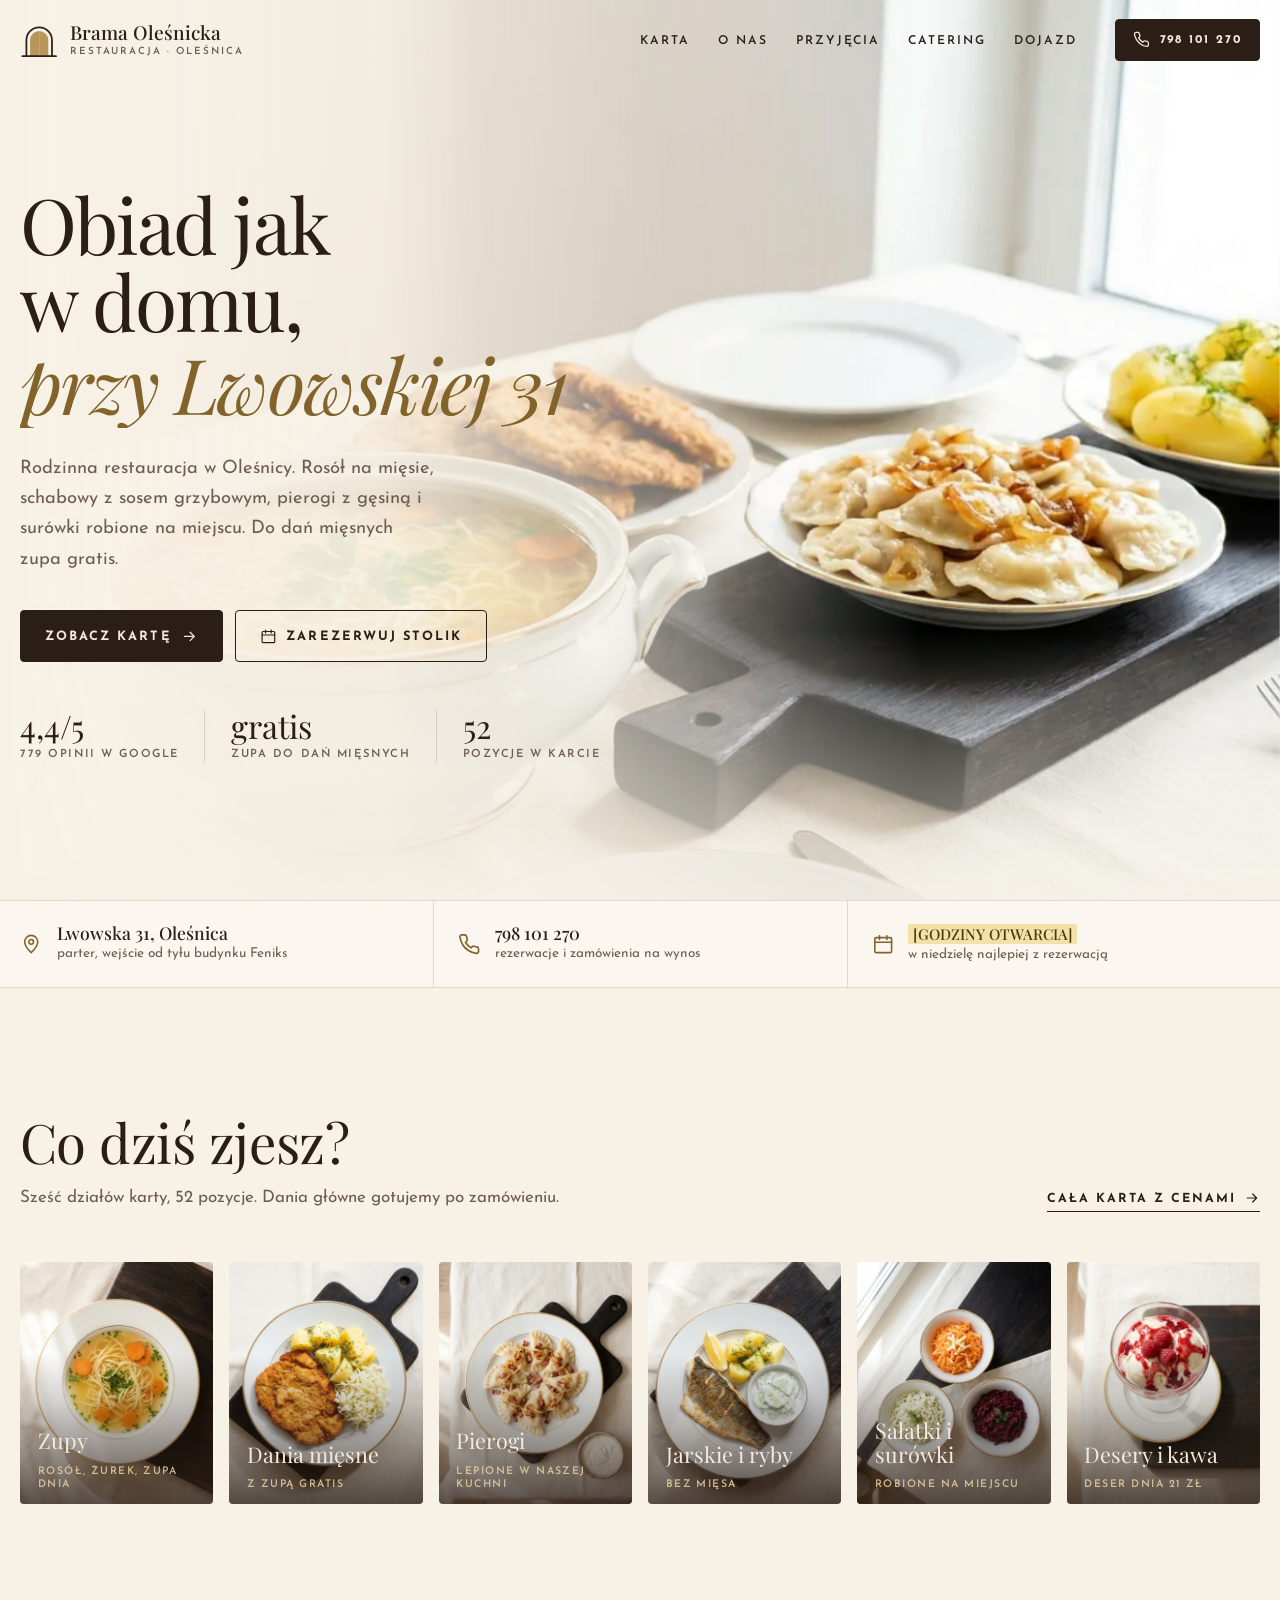
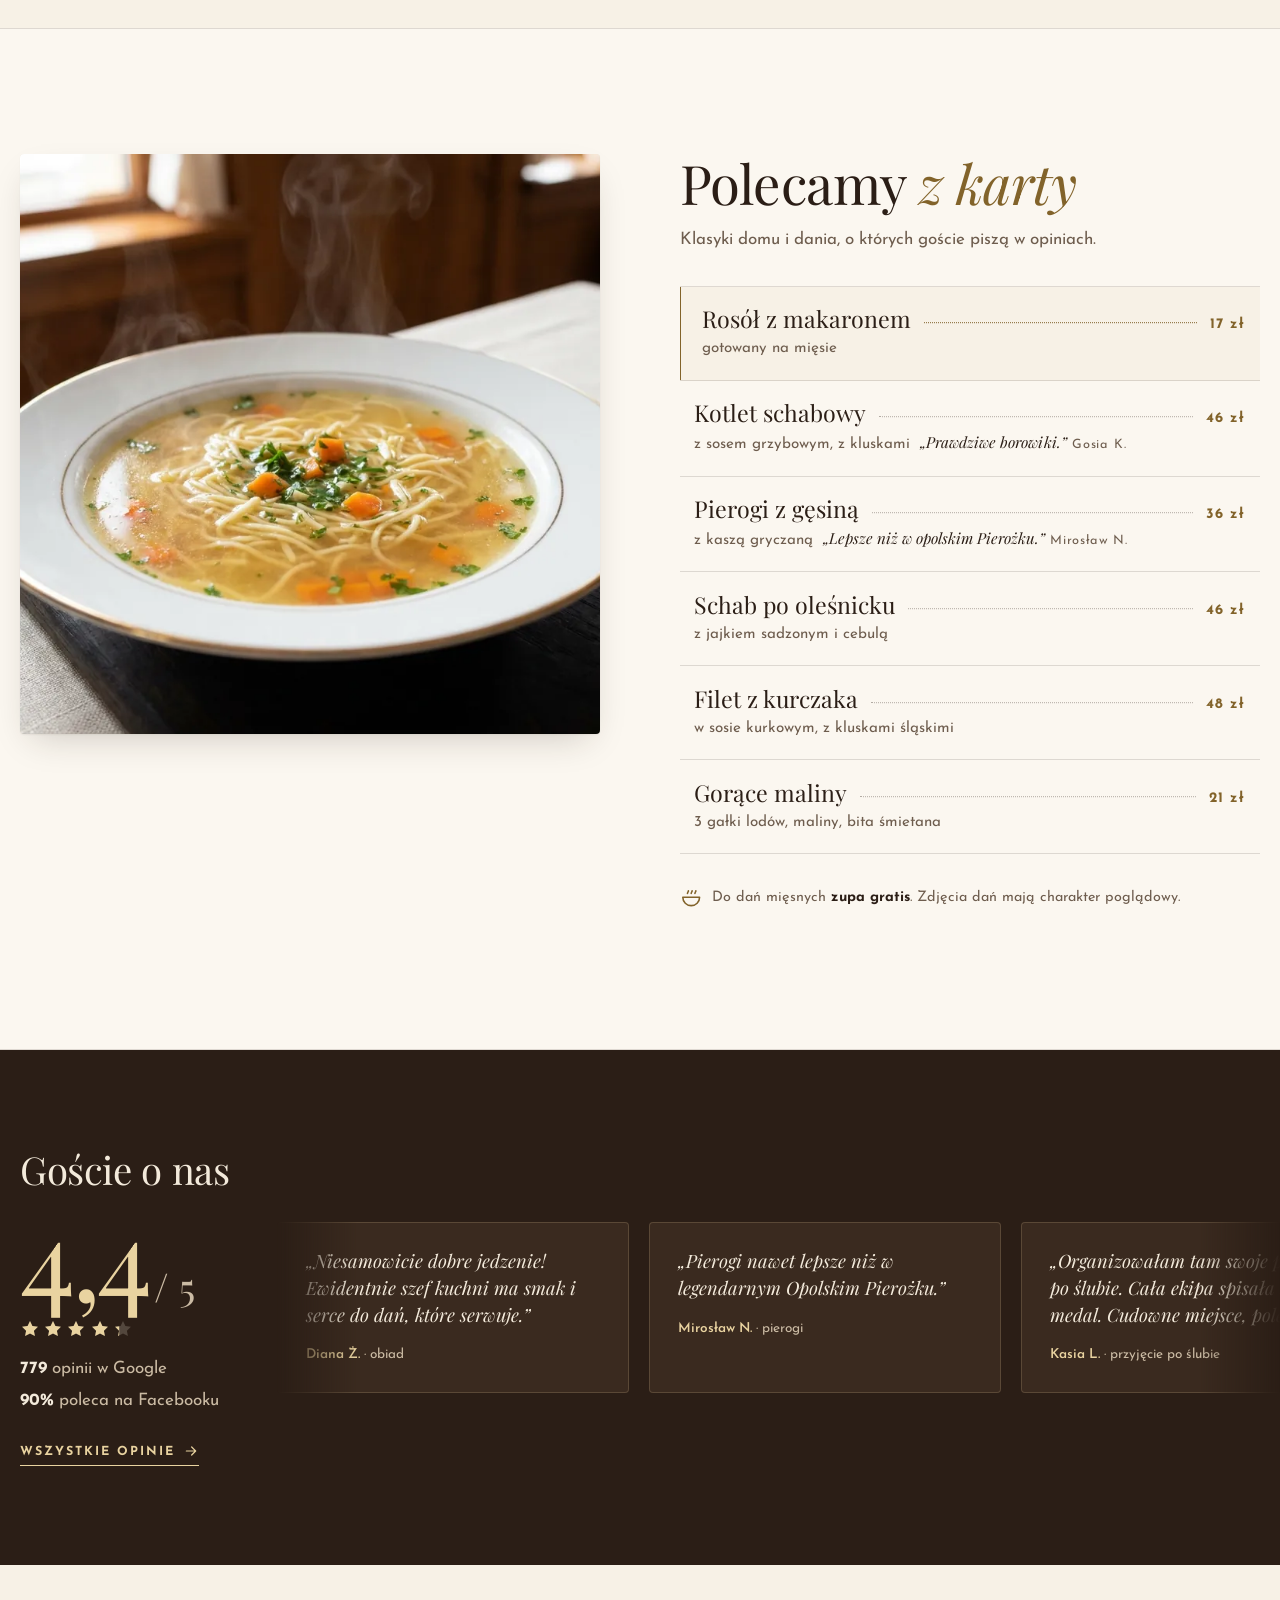
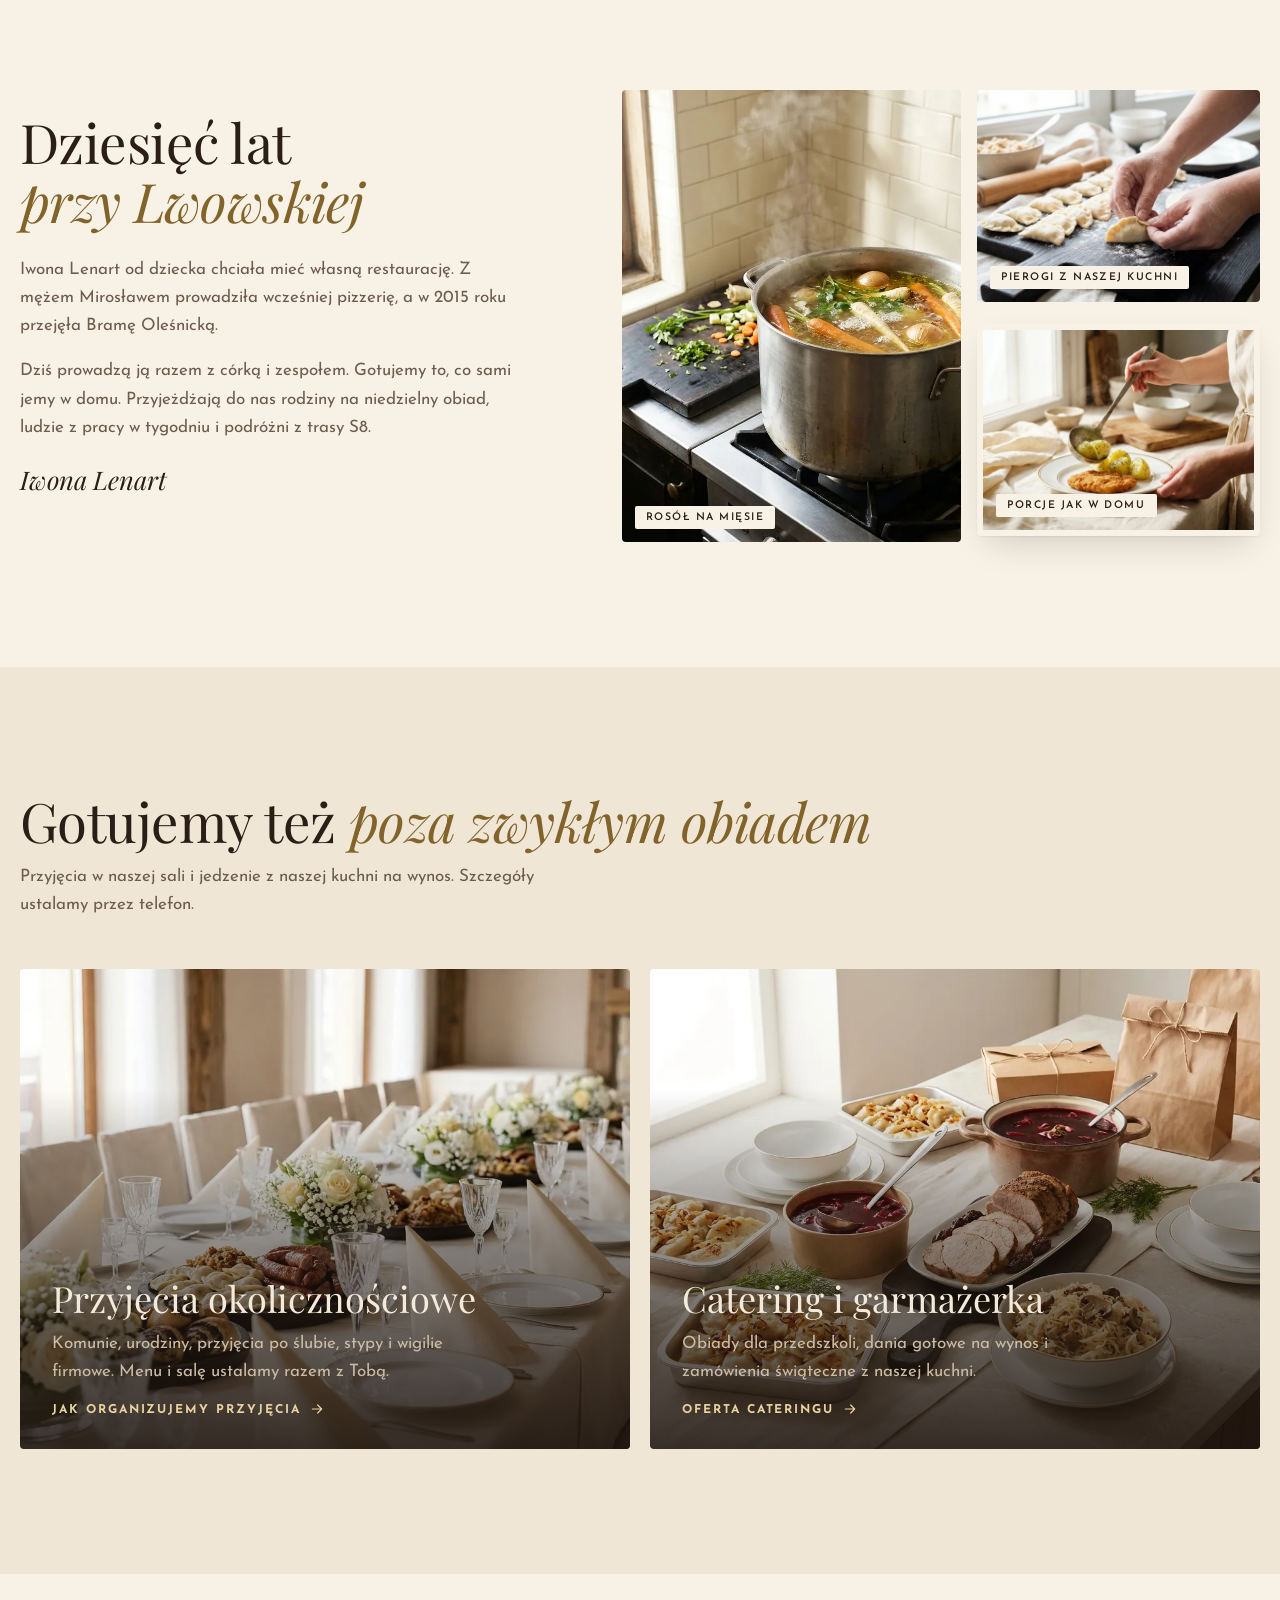
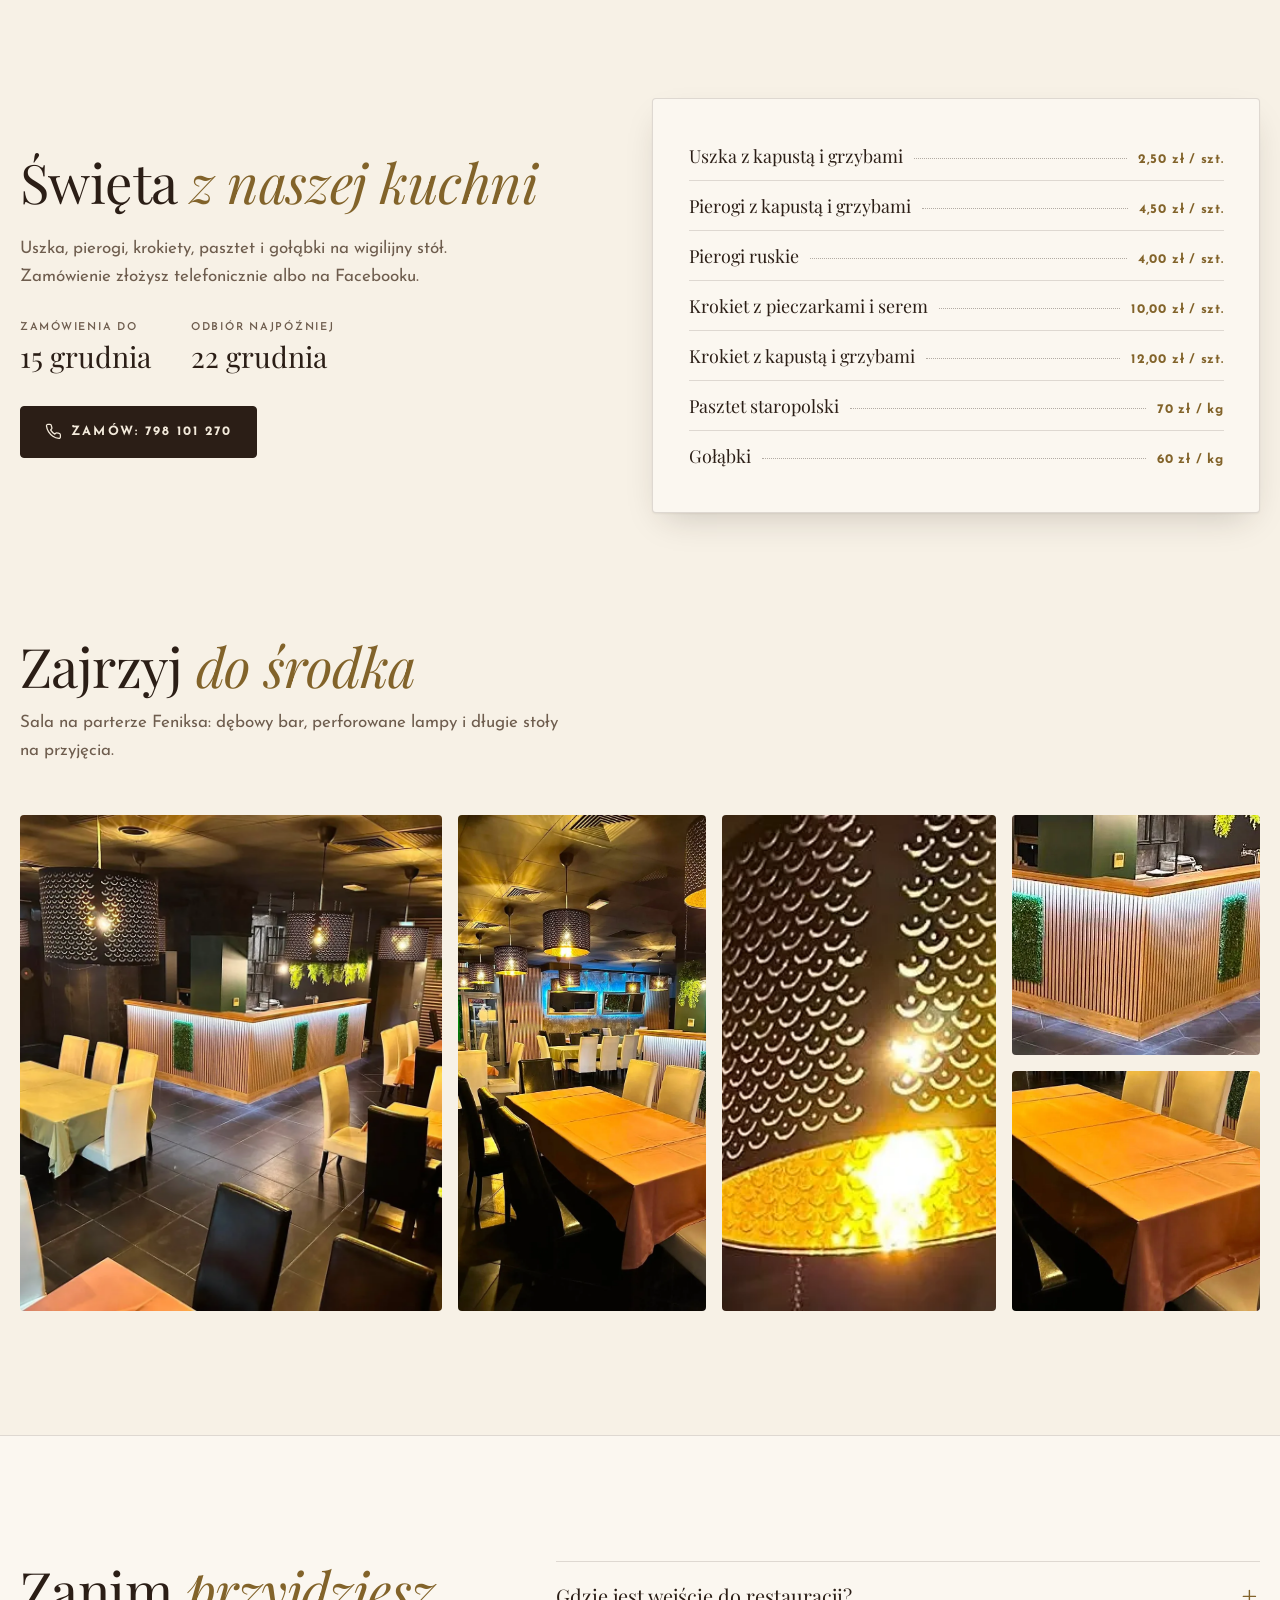
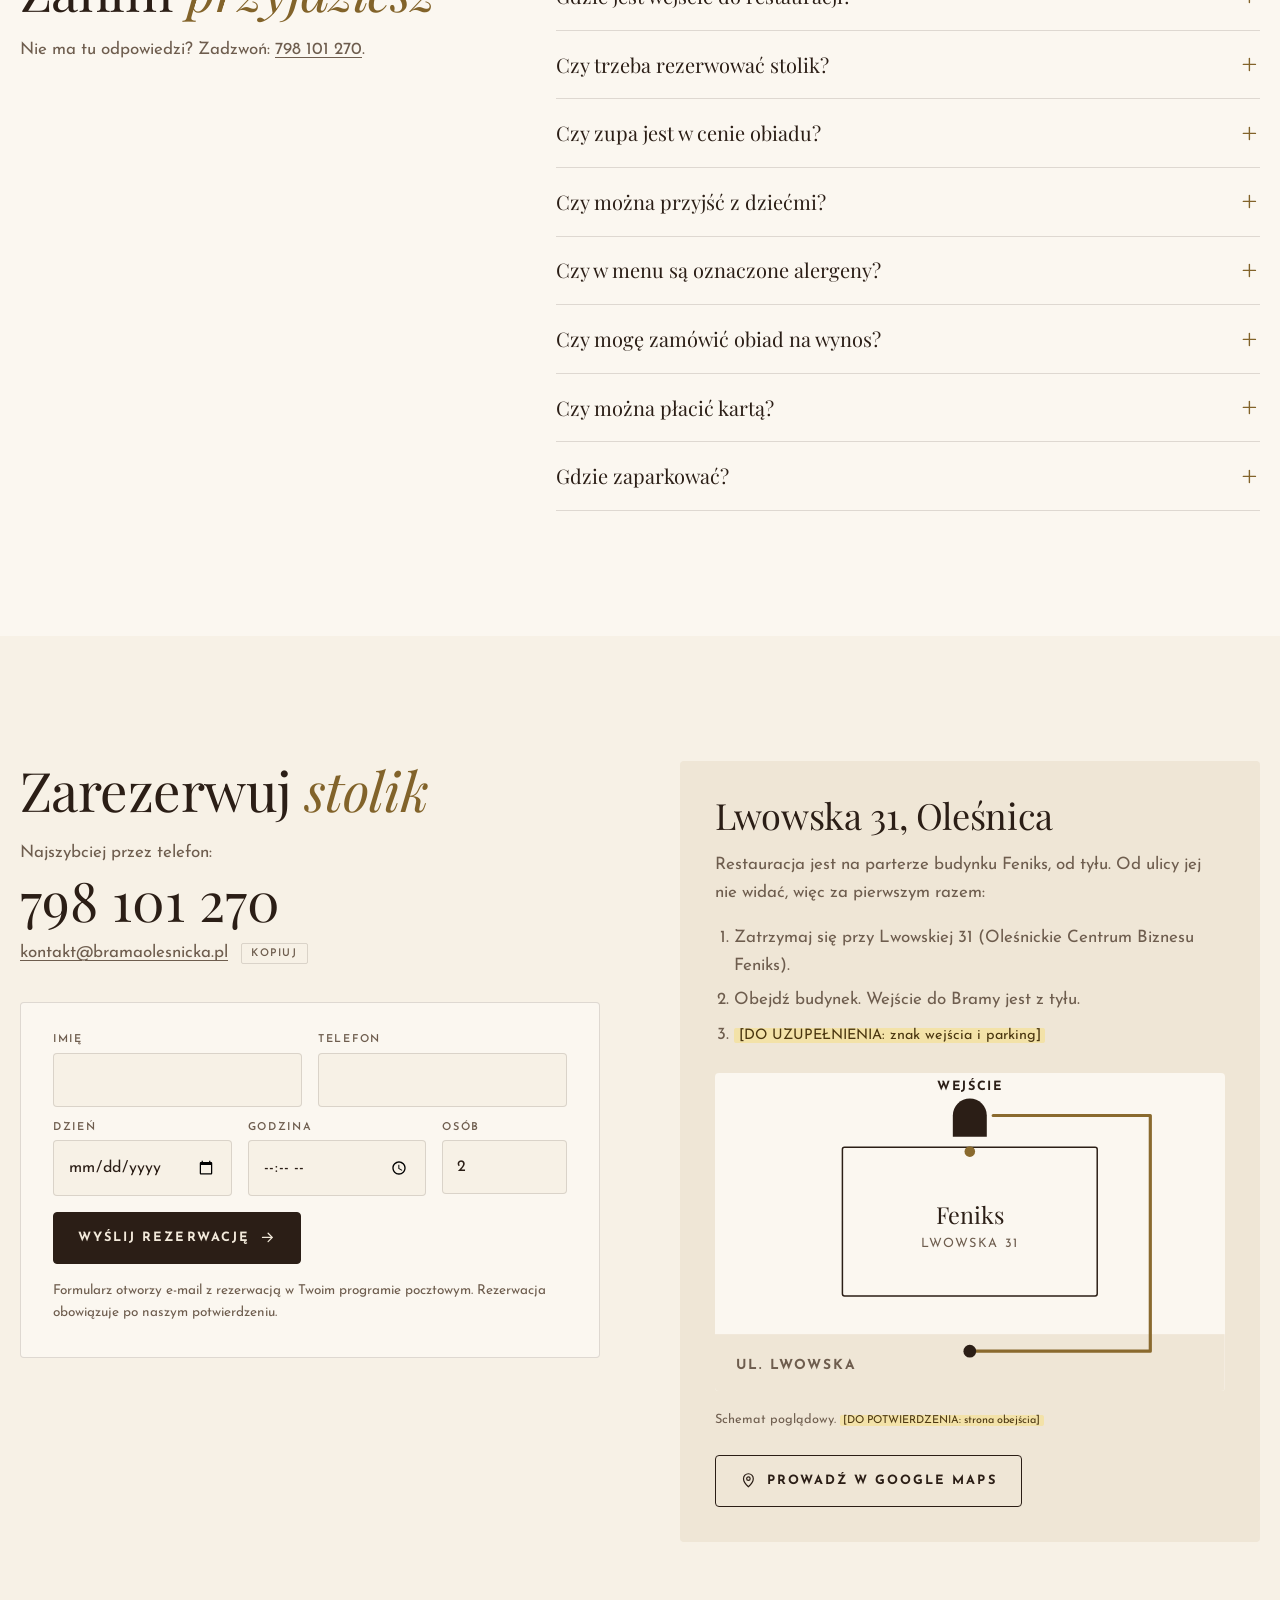
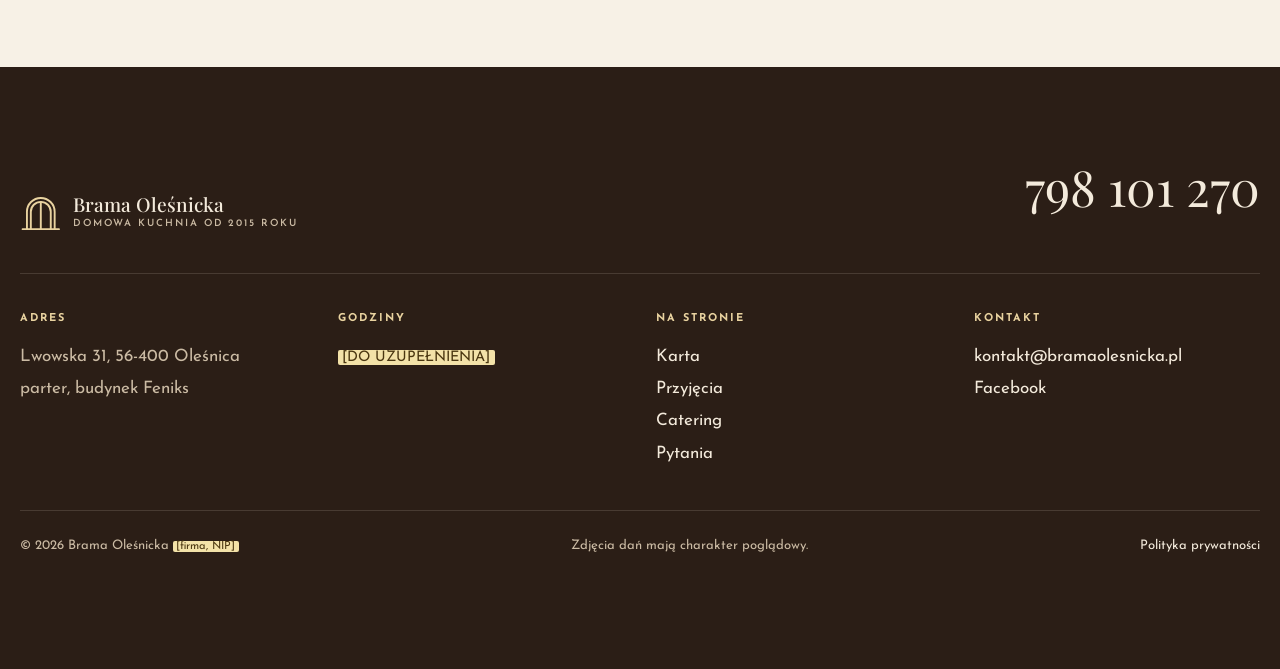
==== commit af1b7159: "Hero video: start fetching at HTML parse, play on canplay, shorter fade, lighter mobile encode, mobi" ====
--- a/index.html
+++ b/index.html
@@ -102,7 +102,8 @@
     <source media="(max-width:759px)" srcset="img/v2/hero-m.webp">
     <img src="img/v2/hero.webp" width="1376" height="768" alt="Stół z obiadem: waza rosołu z makaronem, kotlety schabowe, pierogi z cebulką, ziemniaki z koperkiem i surówka" fetchpriority="high">
   </picture>
-  <video class="hero__vid" id="hero-vid" muted loop playsinline preload="none" poster="img/v2/hero-poster.webp" aria-hidden="true" data-d="img/v2/hero.mp4" data-m="img/v2/hero-m.mp4"></video>
+  <video class="hero__vid" id="hero-vid" muted loop playsinline preload="auto" poster="img/v2/hero-poster.webp" aria-hidden="true" data-d="img/v2/hero.mp4" data-m="img/v2/hero-m.mp4"></video>
+  <script>/* start pobierania filmu już przy parsowaniu HTML, bez czekania na główny skrypt */(function(){var v=document.getElementById("hero-vid"),c=navigator.connection||{};if(!v||c.saveData||/2g/.test(c.effectiveType||"")||matchMedia("(prefers-reduced-motion:reduce)").matches)return;var m=matchMedia("(max-width:759px)").matches;if(m)v.poster="img/v2/hero-m-poster.webp";v.muted=true;v.src=m?v.dataset.m:v.dataset.d;v.dataset.early="1"})()</script>
   </div>
   <div class="wrap hero__in">
     <h1 id="h1" class="hero__h"><span class="ln"><span>Obiad jak w domu,</span></span> <span class="ln"><span><i>przy Lwowskiej&nbsp;31</i></span></span></h1>
--- a/assets/v2.css
+++ b/assets/v2.css
@@ -65,16 +65,13 @@
 .burger span:first-child{top:1.05rem}.burger span:last-child{top:1.6rem}
 .burger[aria-expanded="true"] span:first-child{transform:translateY(.27rem) rotate(45deg)}
 .burger[aria-expanded="true"] span:last-child{transform:translateY(-.28rem) rotate(-45deg)}
-.drawer{position:fixed;inset:0 0 auto;z-index:40;max-height:100svh;overflow-y:auto;overscroll-behavior:contain;background:var(--bg);padding:calc(var(--nav-h) + 1.4rem) 1.5rem 1.6rem;display:flex;flex-direction:column;gap:1.6rem;border-radius:0 0 18px 18px;box-shadow:0 24px 50px -20px rgba(43,30,22,.45);transform:translate3d(0,-102%,0);visibility:hidden;transition:transform .5s cubic-bezier(.32,.72,0,1),visibility 0s .5s;will-change:transform}
-.drawer.is-open{transform:none;visibility:visible;transition:transform .5s cubic-bezier(.32,.72,0,1),visibility 0s}
+.drawer{position:fixed;inset:0 0 auto;z-index:40;max-height:100svh;overflow-y:auto;overscroll-behavior:contain;background:var(--bg);padding:calc(var(--nav-h) + 1.4rem) 1.5rem 1.6rem;display:flex;flex-direction:column;gap:1.6rem;border-radius:0 0 18px 18px;box-shadow:0 24px 50px -20px rgba(43,30,22,.45);transform:translate3d(0,-100%,0);visibility:hidden;transition:transform .42s cubic-bezier(.32,.72,0,1),visibility 0s .42s;backface-visibility:hidden}
+.drawer.is-open{transform:translate3d(0,0,0);visibility:visible;transition:transform .42s cubic-bezier(.32,.72,0,1),visibility 0s}
 .drawer ul{list-style:none;margin:0;padding:0}
 .drawer li{border-bottom:1px solid var(--line)}
-.drawer li a{display:block;padding:.85rem 0;font:400 1.75rem/1.1 var(--serif);text-decoration:none;opacity:0;transform:translate3d(0,-.6rem,0);transition:opacity .2s ease,transform .2s ease}
-.drawer.is-open li a{opacity:1;transform:none;transition:opacity .45s ease,transform .55s var(--ease)}
-.drawer.is-open li:nth-child(1) a{transition-delay:.12s}.drawer.is-open li:nth-child(2) a{transition-delay:.17s}.drawer.is-open li:nth-child(3) a{transition-delay:.22s}.drawer.is-open li:nth-child(4) a{transition-delay:.27s}.drawer.is-open li:nth-child(5) a{transition-delay:.32s}
-.drawer>.btn{opacity:0;transition:opacity .2s}.drawer.is-open>.btn{opacity:1;transition:opacity .45s ease .36s}
-.scrim{position:fixed;inset:0;z-index:39;background:rgba(30,21,15,.38);-webkit-backdrop-filter:blur(2px);backdrop-filter:blur(2px);opacity:0;visibility:hidden;transition:opacity .4s ease,visibility 0s .4s;-webkit-tap-highlight-color:transparent}
-.menu-open .scrim{opacity:1;visibility:visible;transition:opacity .4s ease,visibility 0s}
+.drawer li a{display:block;padding:.85rem 0;font:400 1.75rem/1.1 var(--serif);text-decoration:none}
+.scrim{position:fixed;inset:0;z-index:39;background:rgba(30,21,15,.4);opacity:0;visibility:hidden;transition:opacity .35s ease,visibility 0s .35s;-webkit-tap-highlight-color:transparent}
+.menu-open .scrim{opacity:1;visibility:visible;transition:opacity .35s ease,visibility 0s}
 .menu-open .nav{background:var(--bg)!important;box-shadow:none!important}
 .menu-open,.menu-open body{overflow:hidden}
 .menu-open .bar{transform:translateY(150%);opacity:0;pointer-events:none;transition:transform .3s,opacity .2s}
@@ -354,7 +351,7 @@
 body[data-page] .nav{background:color-mix(in srgb,var(--bg) 86%,transparent);-webkit-backdrop-filter:blur(14px);backdrop-filter:blur(14px);box-shadow:0 1px 0 var(--line)}
 
 /* ---------- hero: film ---------- */
-.hero__vid{position:absolute;inset:0;z-index:-2;filter:saturate(1.001);transform:translateZ(0);width:100%;height:100%;object-fit:cover;object-position:62% 60%;opacity:0;transition:opacity 1.6s var(--ease)}
+.hero__vid{position:absolute;inset:0;z-index:-2;filter:saturate(1.001);transform:translateZ(0);width:100%;height:100%;object-fit:cover;object-position:62% 60%;opacity:0;transition:opacity .8s var(--ease)}
 .hero__vid.is-on{opacity:1}
 @media (max-width:759px){.hero__vid{object-position:50% 70%}}
 
@@ -555,19 +552,15 @@
 .mcta .btn:not(.btn--gold):hover{color:var(--ink)}
 }
 
-/* ---------- hero v3: zdjęcie/film po prawej, bez mgły nad wazą ---------- */
-.hero__media{position:absolute;top:0;right:0;bottom:0;width:62%;z-index:-2;overflow:hidden;-webkit-mask-image:linear-gradient(90deg,transparent 0,#000 22%);mask-image:linear-gradient(90deg,transparent 0,#000 22%)}
-.hero__media .hero__ph{position:absolute;inset:0;z-index:0}
-.hero__media .hero__ph img,.hero__media .hero__vid{object-position:28% 55%}
+/* ---------- hero: kontener zdjęcia i filmu ---------- */
+.hero__media{position:absolute;inset:0;z-index:-2;overflow:hidden}
+.hero__media .hero__ph{position:absolute;inset:0}
 .hero__media .hero__vid{z-index:1}
-.hero::before{background:linear-gradient(0deg,color-mix(in srgb,var(--bg) 85%,transparent),transparent 14%)}
-.hero__lead{max-width:34ch}
-@media (min-width:760px) and (max-width:1100px){.hero__media{width:70%}.hero__in{position:relative}.hero__in::before{content:"";position:absolute;inset:-2rem -2rem -2rem -50vw;z-index:-1;background:linear-gradient(90deg,var(--bg) 60%,color-mix(in srgb,var(--bg) 0%,transparent))}}
 @media (max-width:759px){
-  .hero__media{position:relative;width:100%;height:66svh;max-height:620px;-webkit-mask-image:linear-gradient(0deg,transparent 0,#000 3.5rem);mask-image:linear-gradient(0deg,transparent 0,#000 3.5rem)}
-  .hero__media .hero__ph{position:absolute;inset:0;height:auto;max-height:none}
-  .hero__media .hero__vid{inset:0;height:100%;max-height:none}
-  .hero__media .hero__ph img,.hero__media .hero__vid{object-position:50% 60%}
+  .hero__media{position:relative;inset:auto;width:100%;aspect-ratio:9/12.5;max-height:72svh;-webkit-mask-image:linear-gradient(0deg,transparent 0,#000 3rem);mask-image:linear-gradient(0deg,transparent 0,#000 3rem)}
+  .hero__media .hero__ph{height:100%;max-height:none}
+  .hero__media .hero__ph img,.hero__media .hero__vid{position:absolute;inset:0;width:100%;height:100%;max-height:none;object-fit:cover;object-position:50% 60%}
+  .hero__media.has-vid .hero__ph{visibility:hidden}
   .hero::before{display:none}
-  .hero__in{margin-top:-1rem}
-}
+  .hero__in{margin-top:-.5rem}
+}
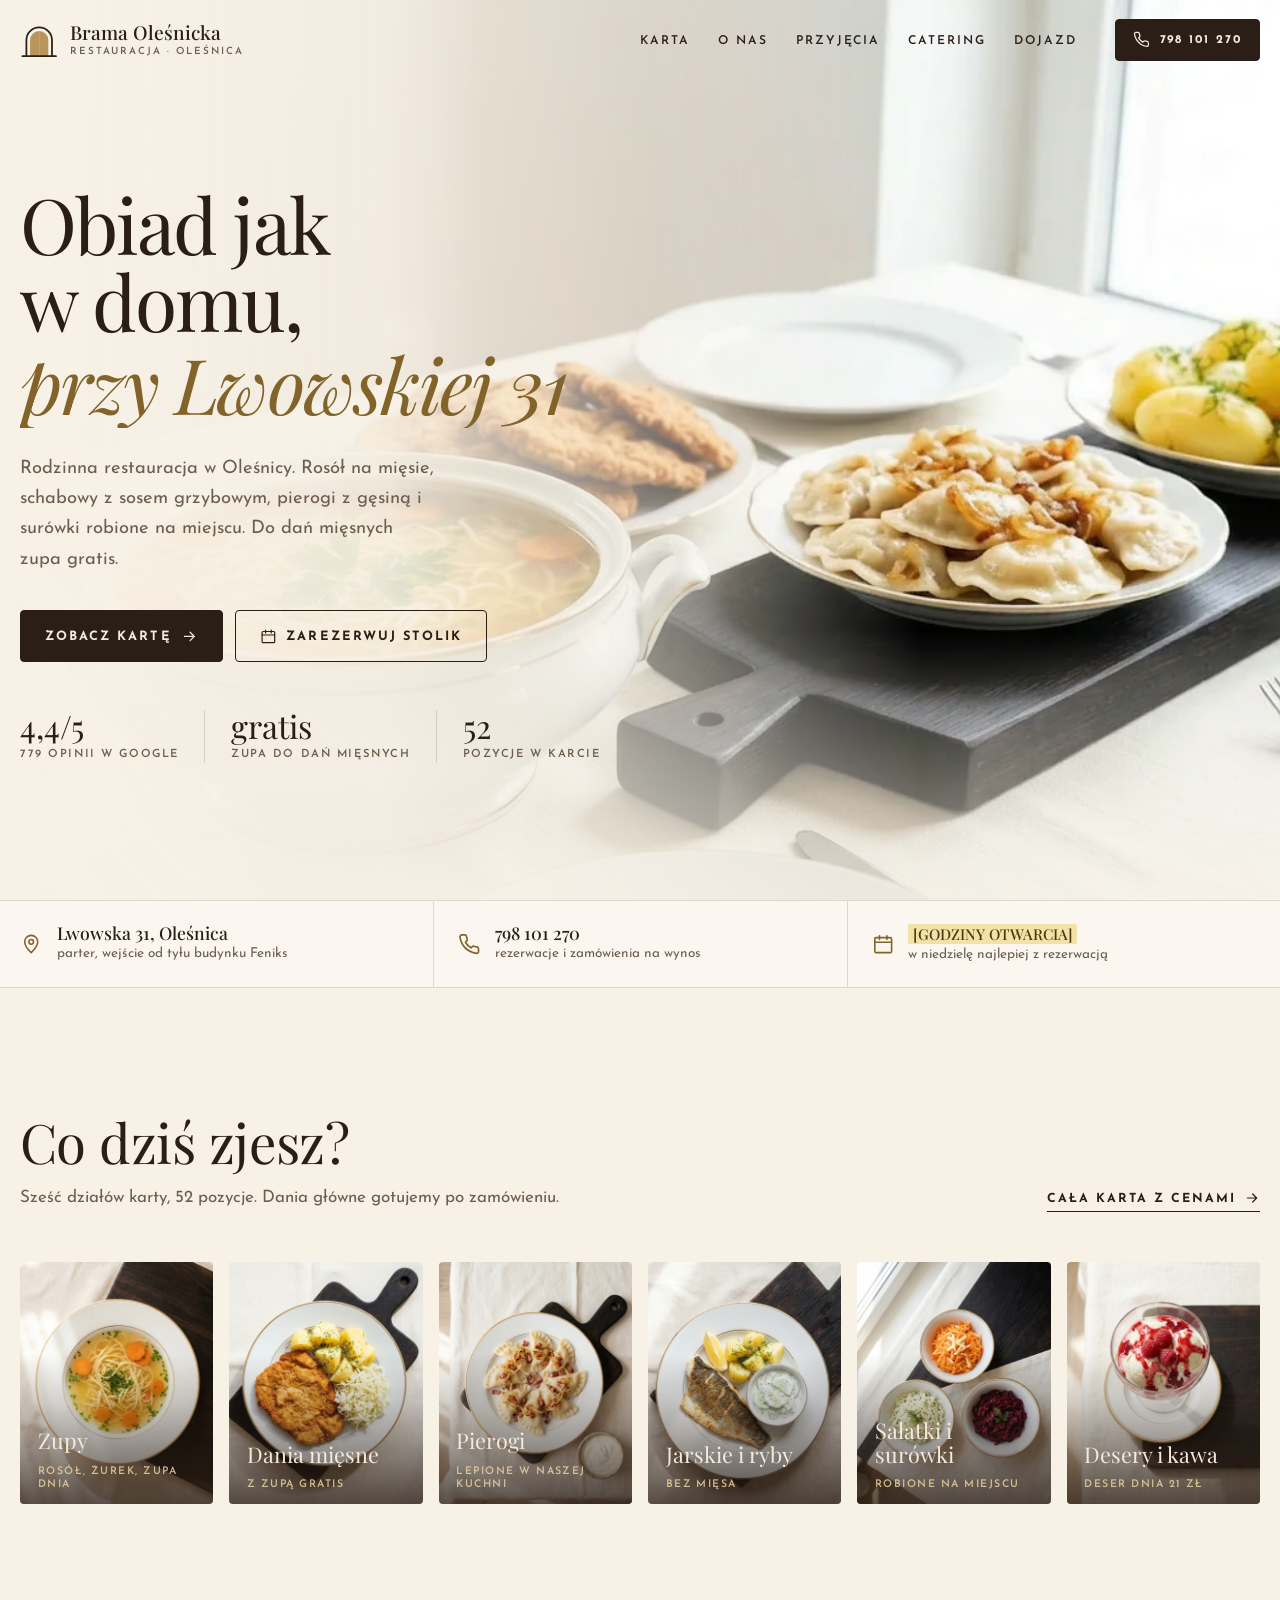
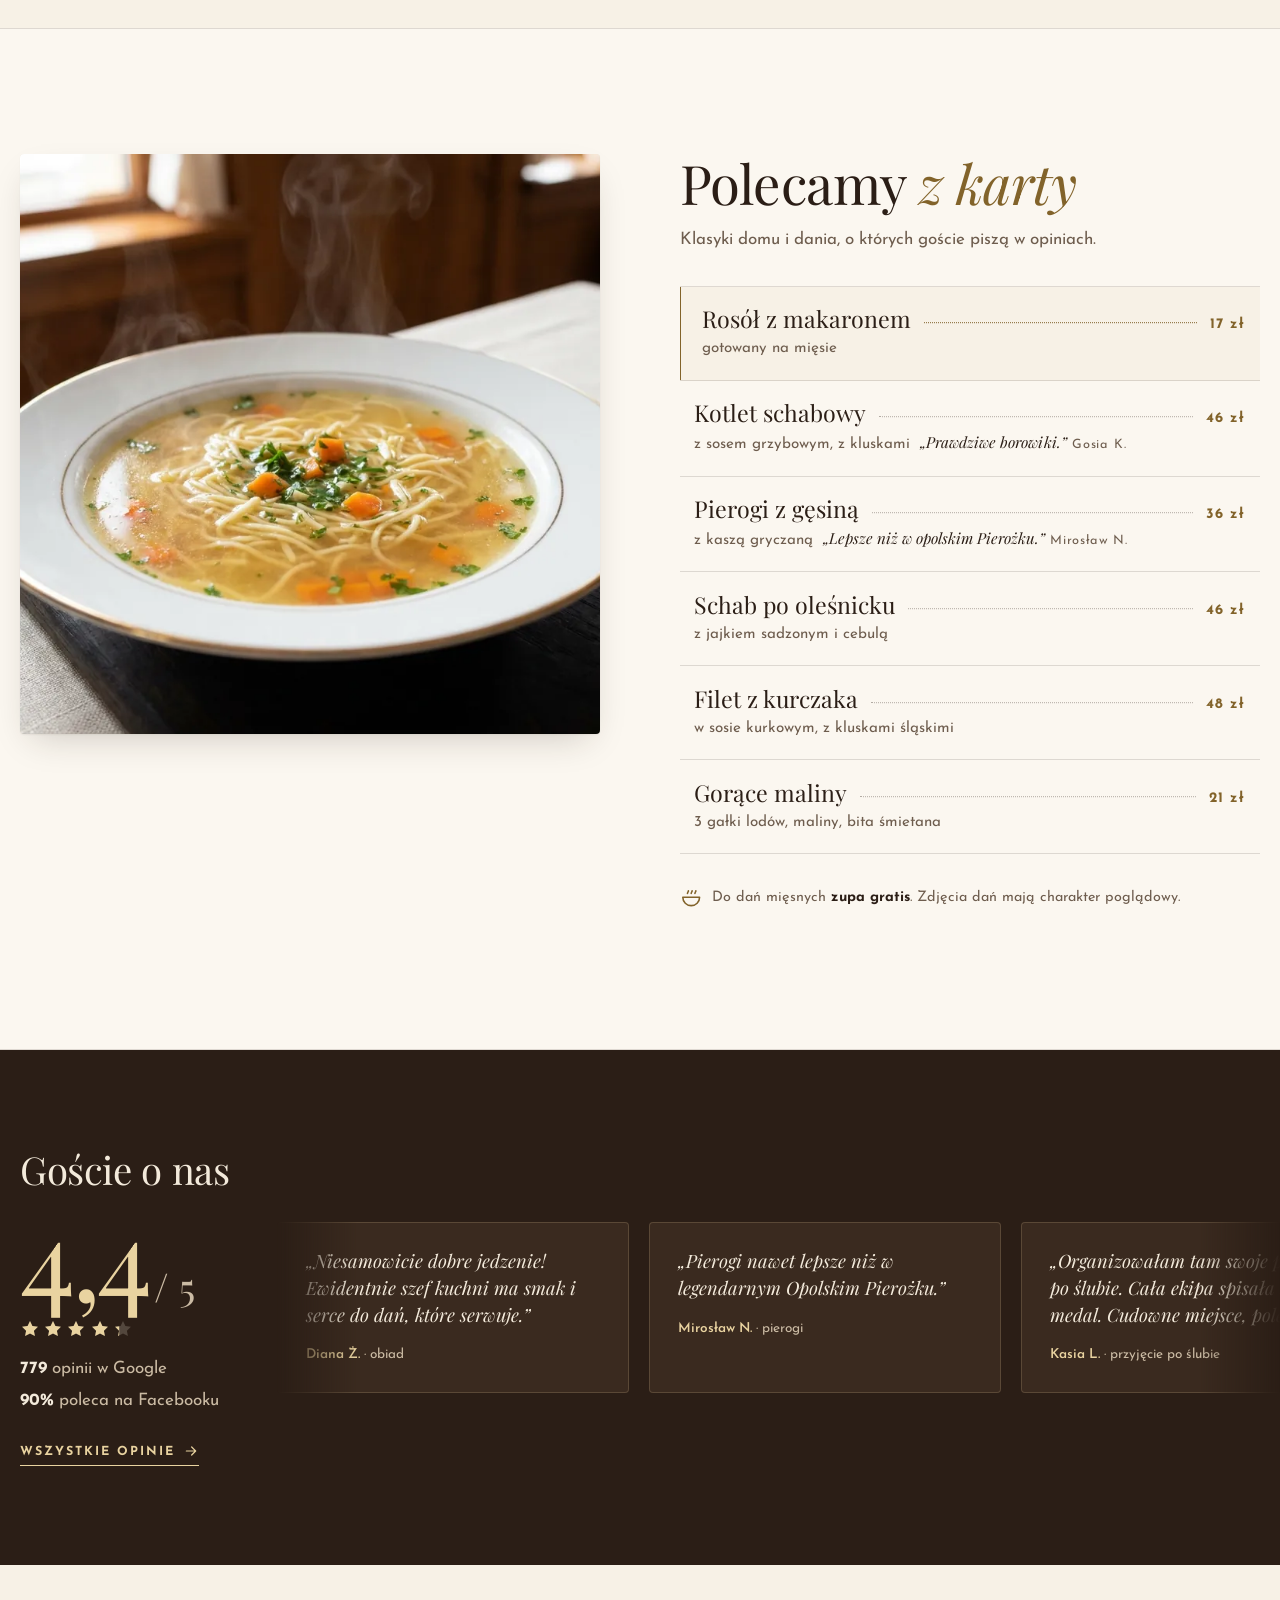
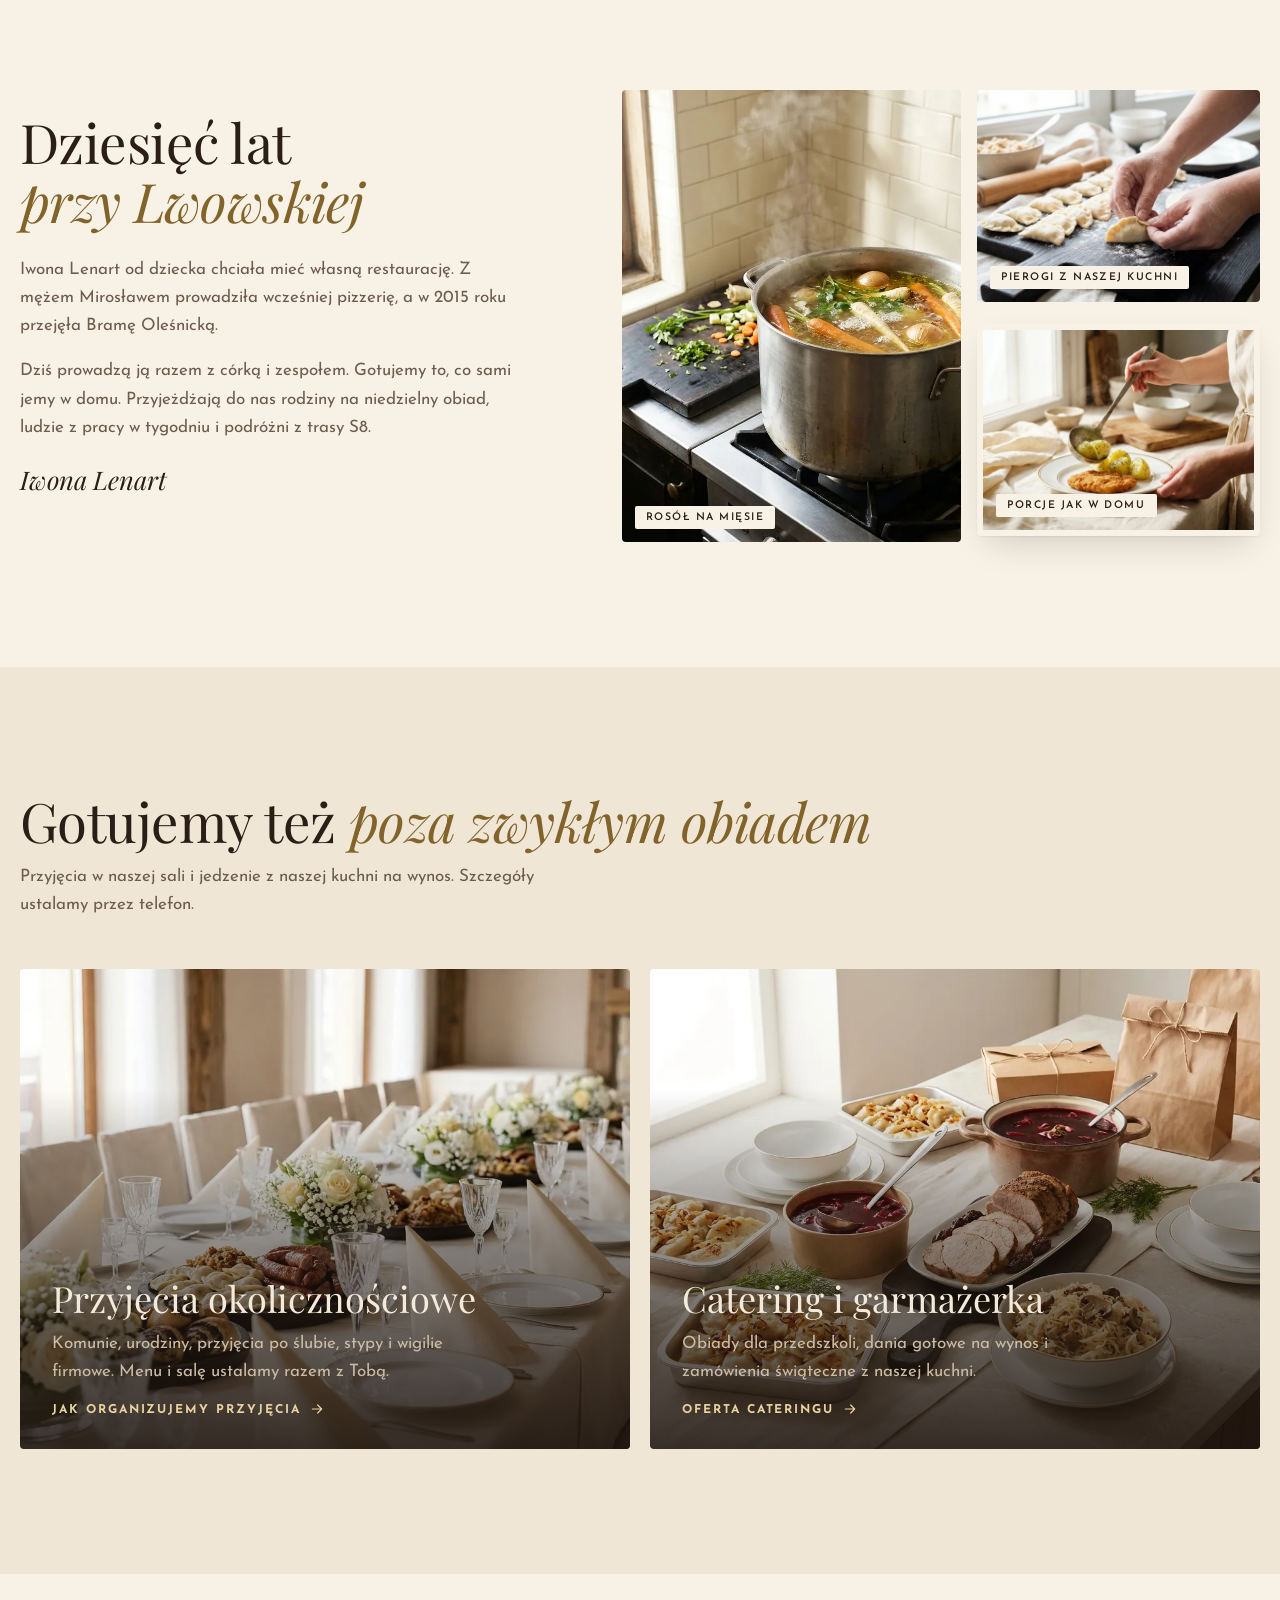
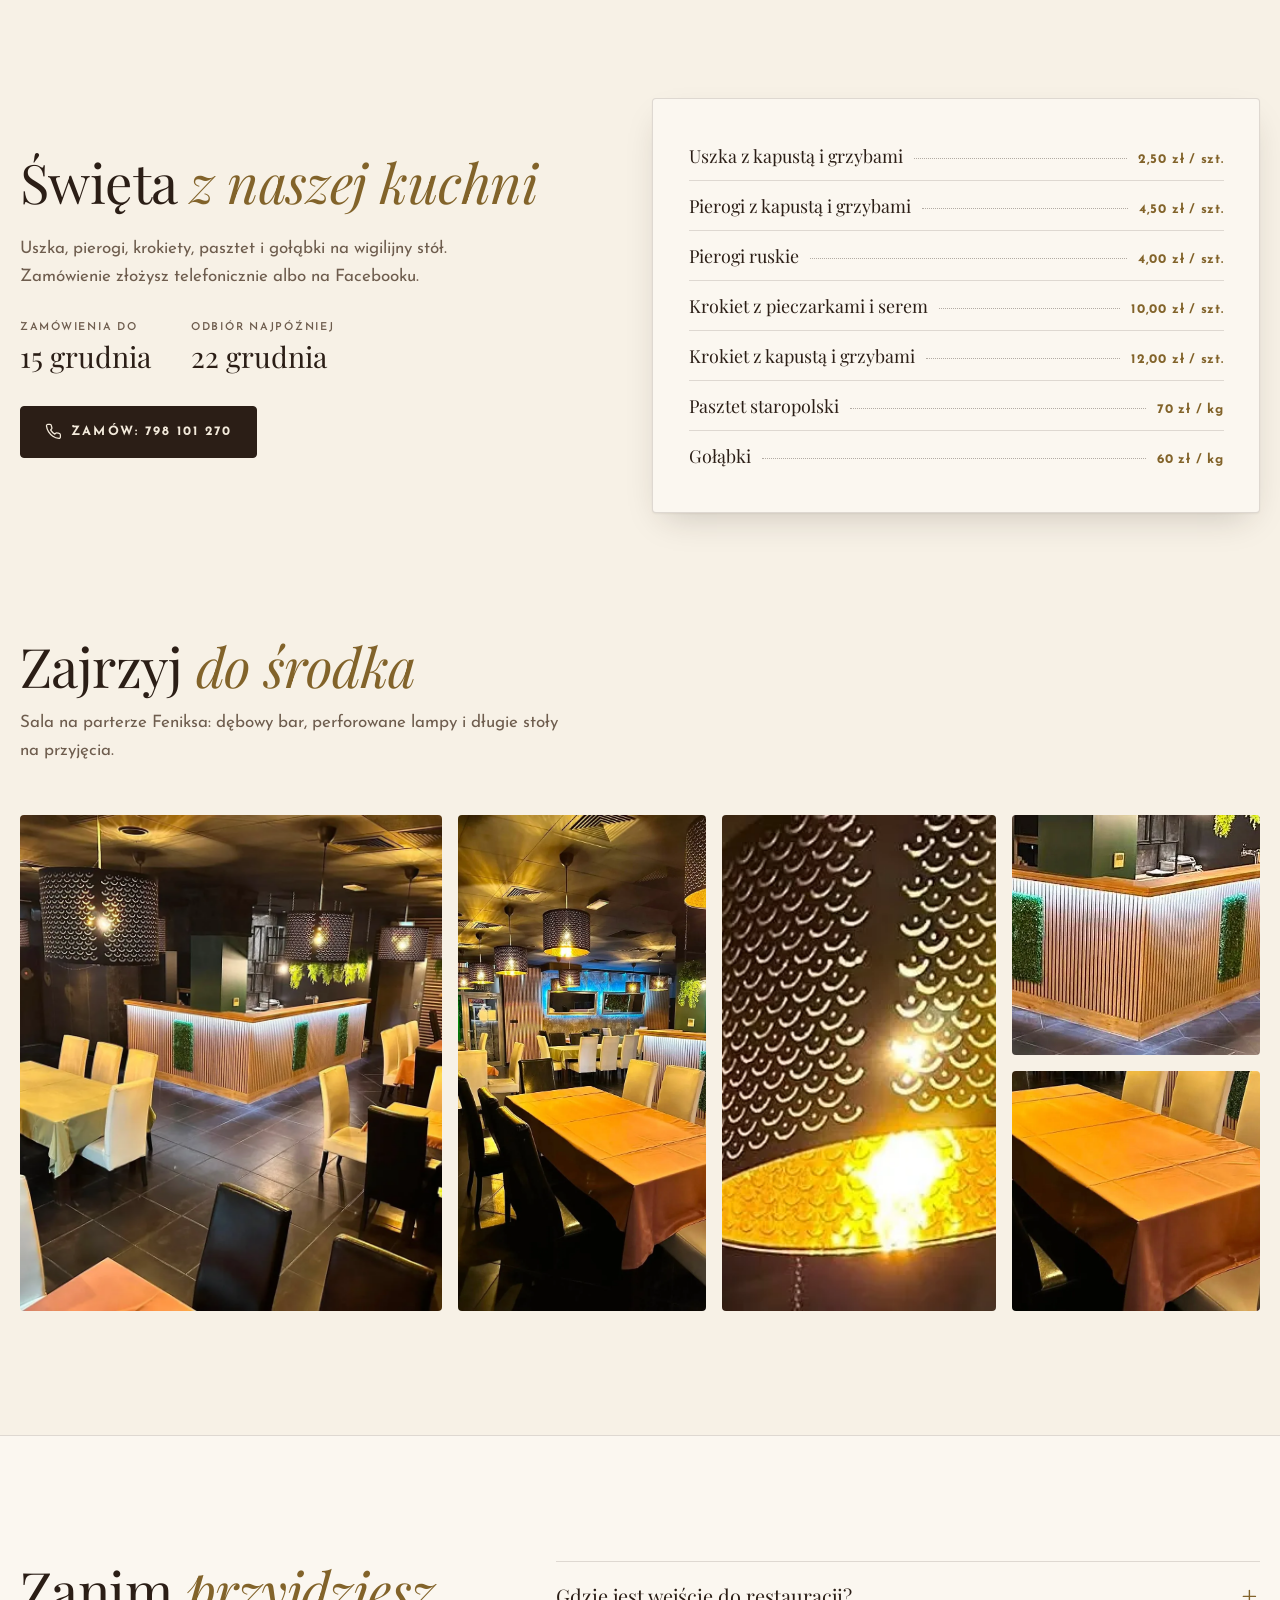
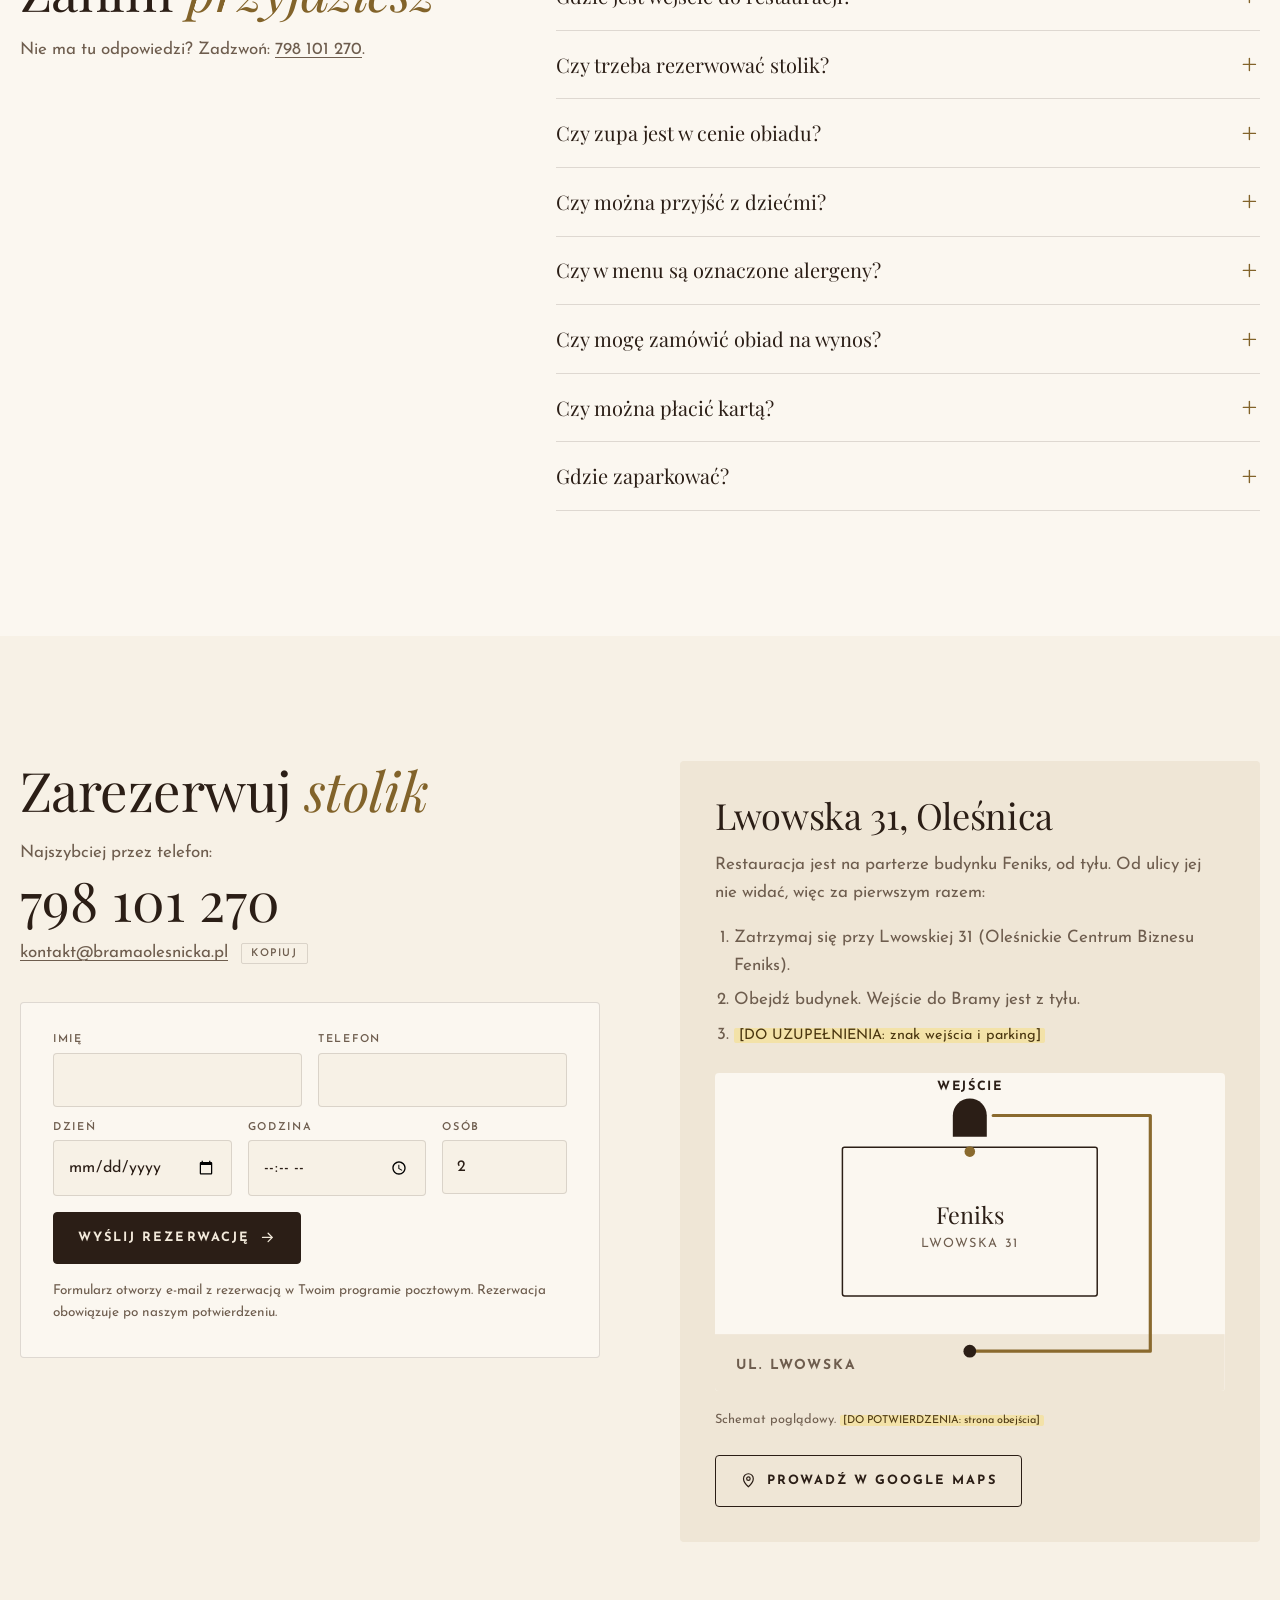
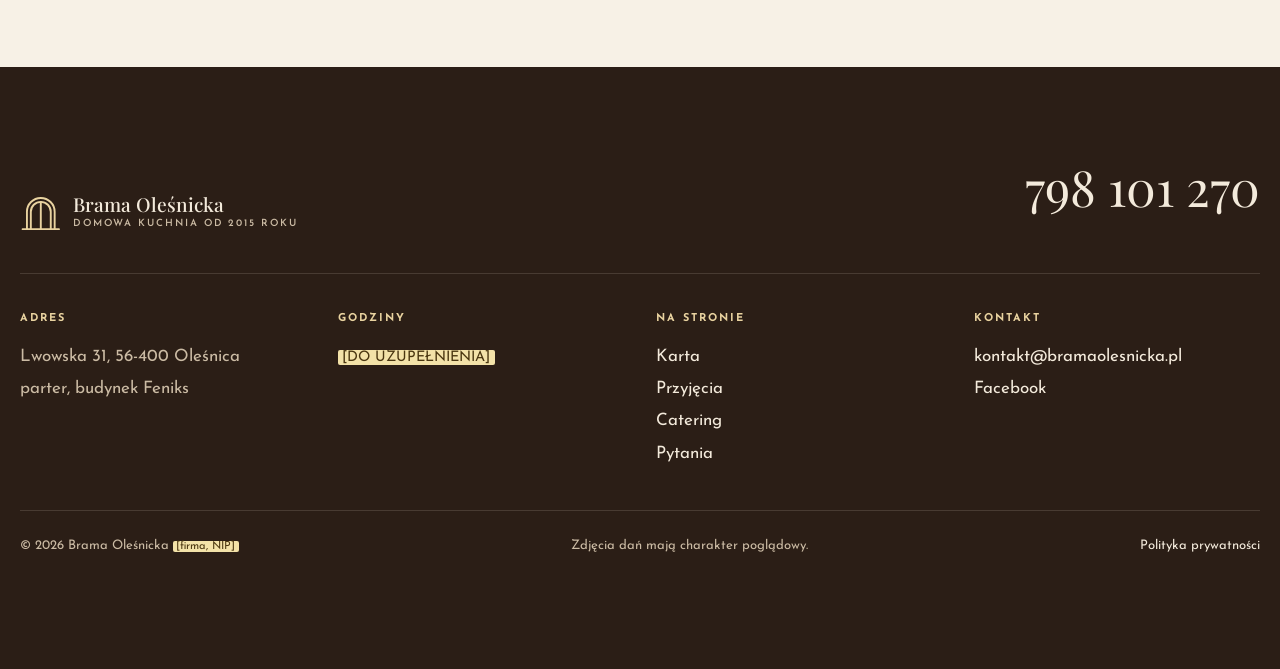
==== commit f29dfc25: "Hero video: autoplay attr + repeated play attempts without user gesture Co-Authored-By: Claude Sonne" ====
--- a/index.html
+++ b/index.html
@@ -102,7 +102,7 @@
     <source media="(max-width:759px)" srcset="img/v2/hero-m.webp">
     <img src="img/v2/hero.webp" width="1376" height="768" alt="Stół z obiadem: waza rosołu z makaronem, kotlety schabowe, pierogi z cebulką, ziemniaki z koperkiem i surówka" fetchpriority="high">
   </picture>
-  <video class="hero__vid" id="hero-vid" muted loop playsinline preload="auto" poster="img/v2/hero-poster.webp" aria-hidden="true" data-d="img/v2/hero.mp4" data-m="img/v2/hero-m.mp4"></video>
+  <video class="hero__vid" id="hero-vid" muted autoplay loop playsinline preload="auto" poster="img/v2/hero-poster.webp" aria-hidden="true" data-d="img/v2/hero.mp4" data-m="img/v2/hero-m.mp4"></video>
   <script>/* start pobierania filmu już przy parsowaniu HTML, bez czekania na główny skrypt */(function(){var v=document.getElementById("hero-vid"),c=navigator.connection||{};if(!v||c.saveData||/2g/.test(c.effectiveType||"")||matchMedia("(prefers-reduced-motion:reduce)").matches)return;var m=matchMedia("(max-width:759px)").matches;if(m)v.poster="img/v2/hero-m-poster.webp";v.muted=true;v.src=m?v.dataset.m:v.dataset.d;v.dataset.early="1"})()</script>
   </div>
   <div class="wrap hero__in">
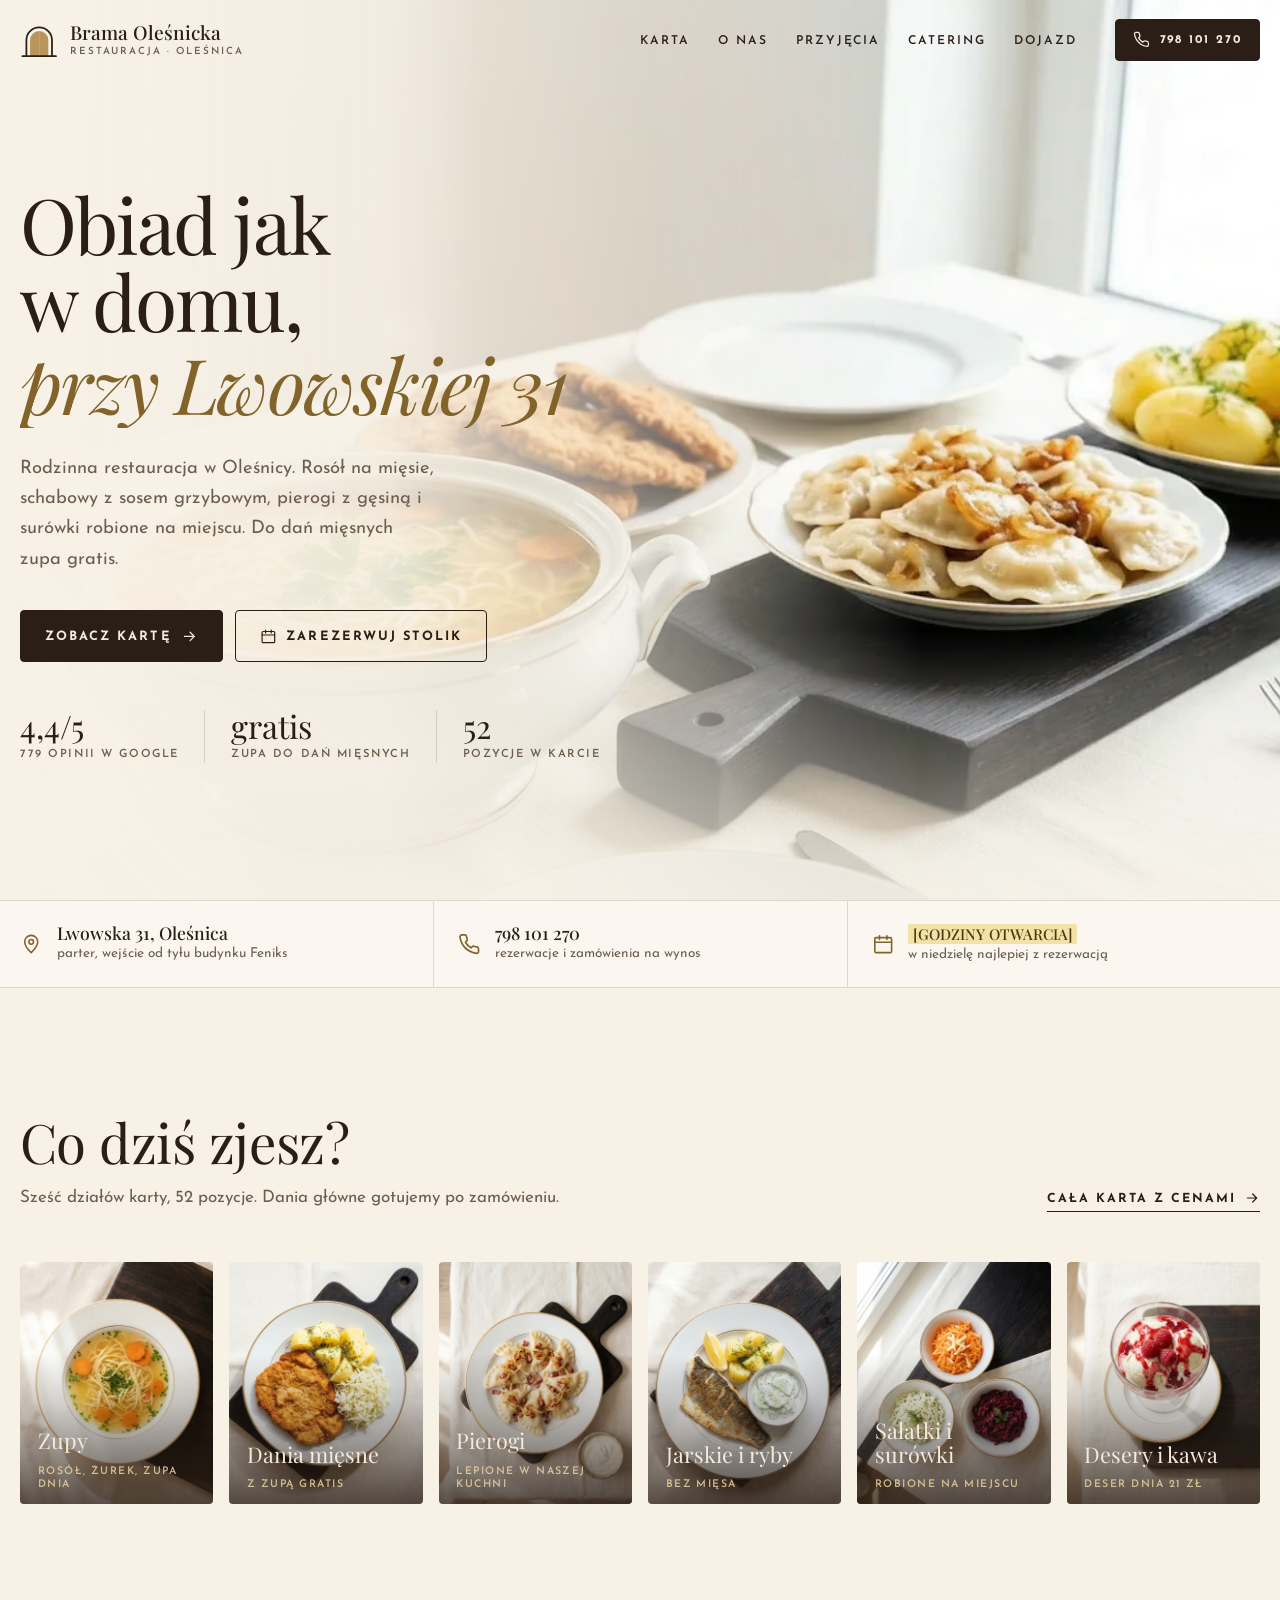
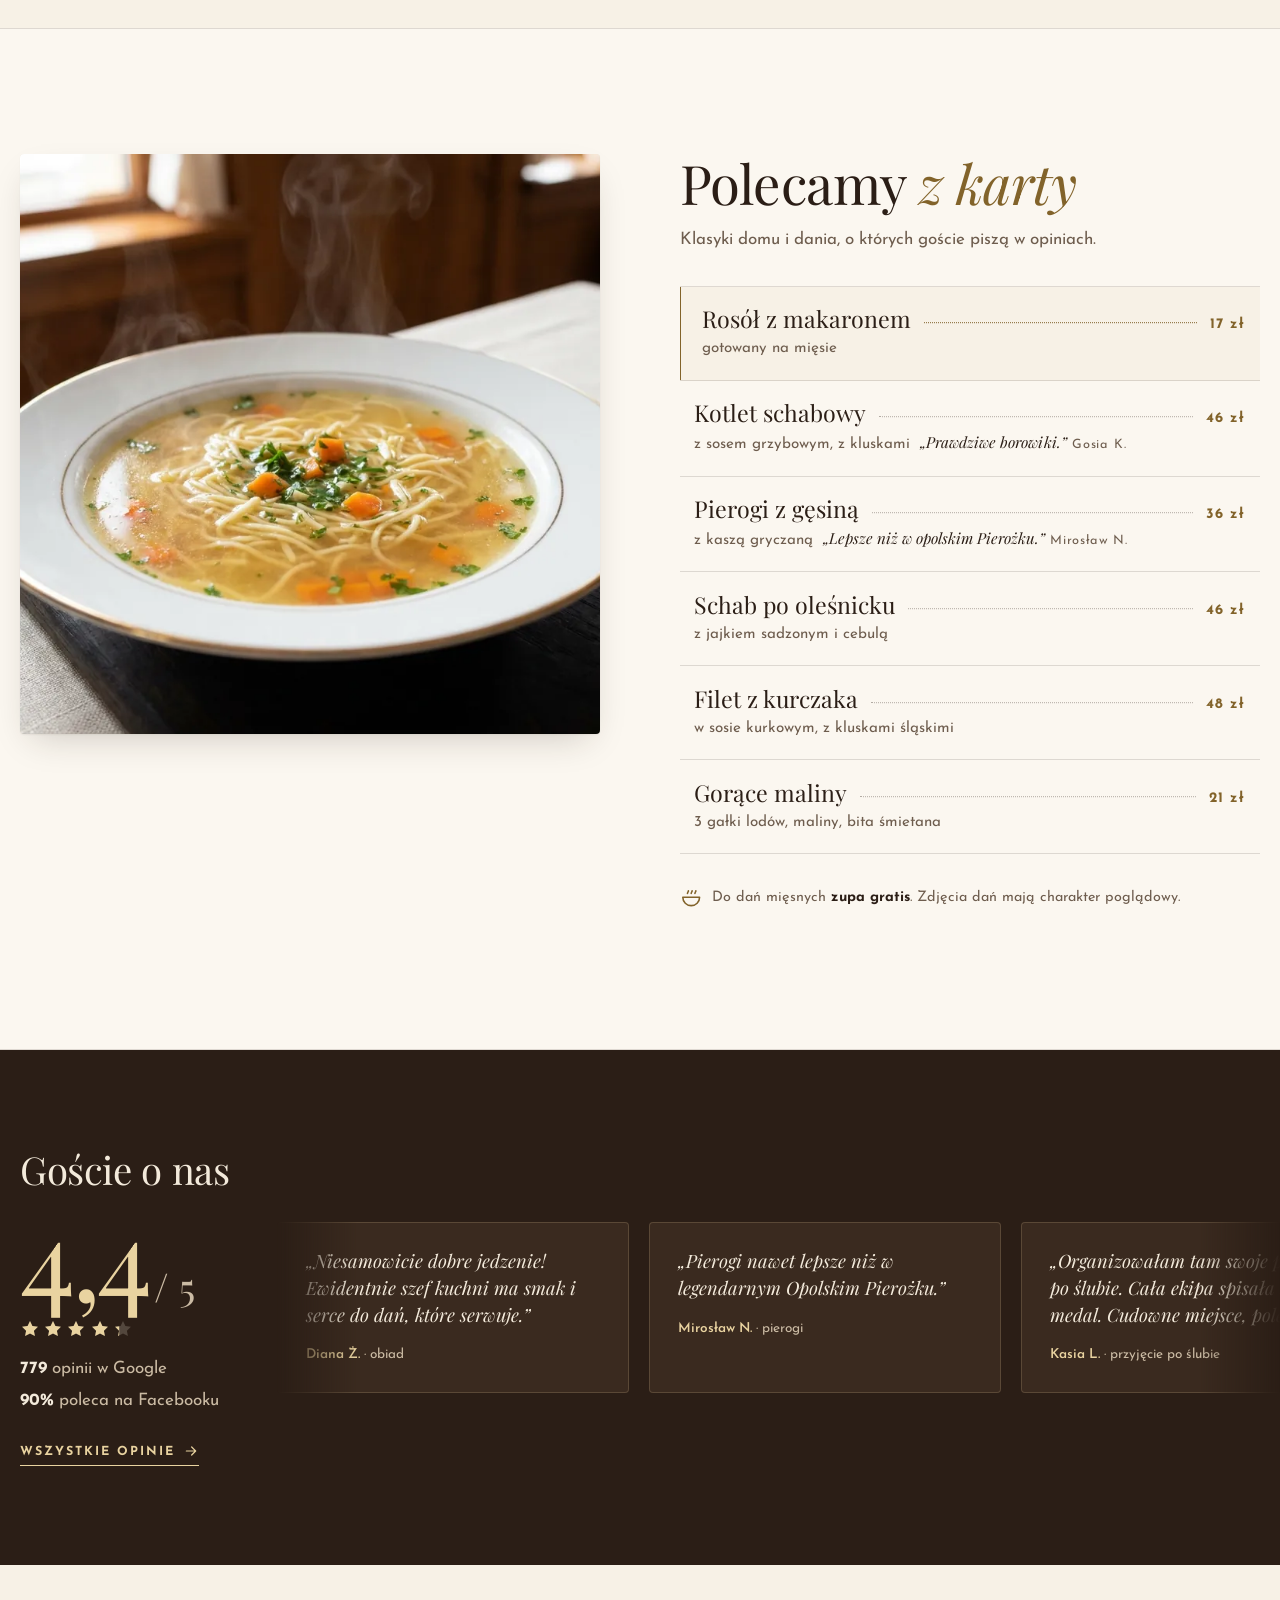
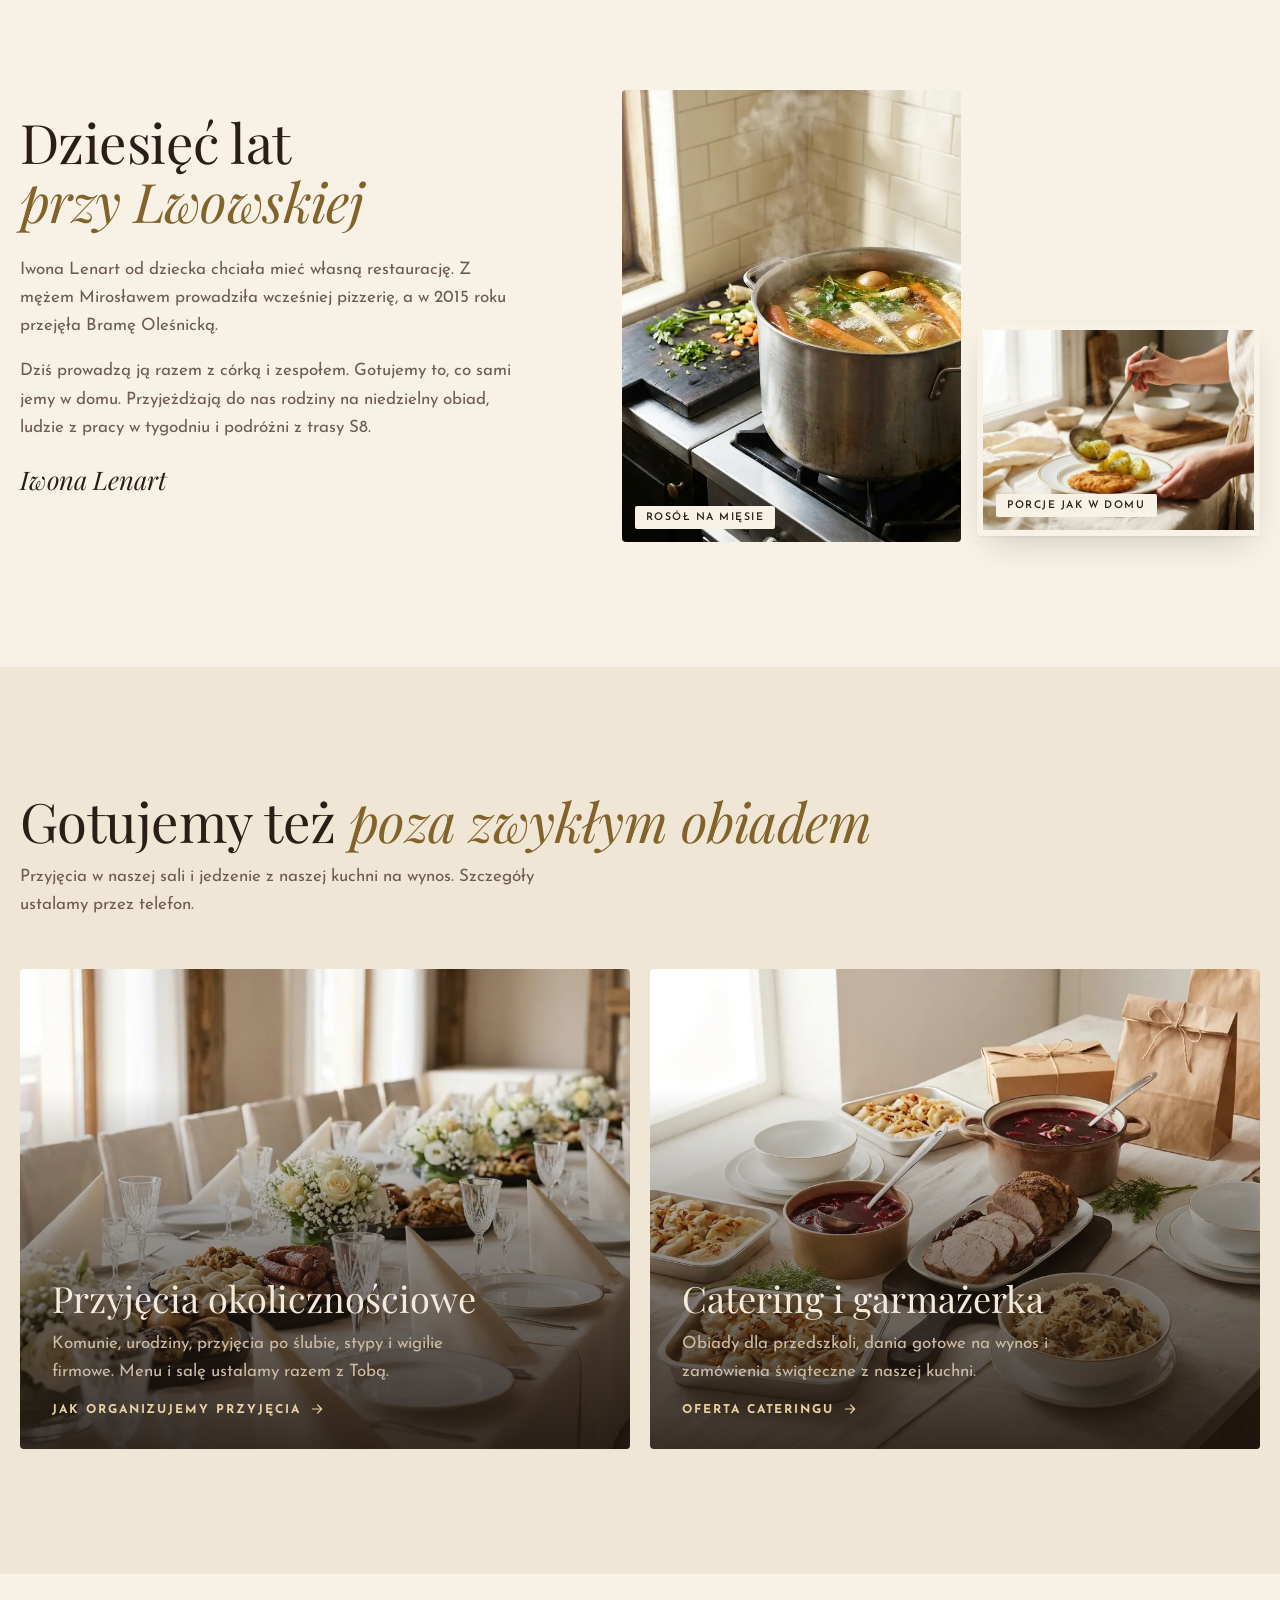
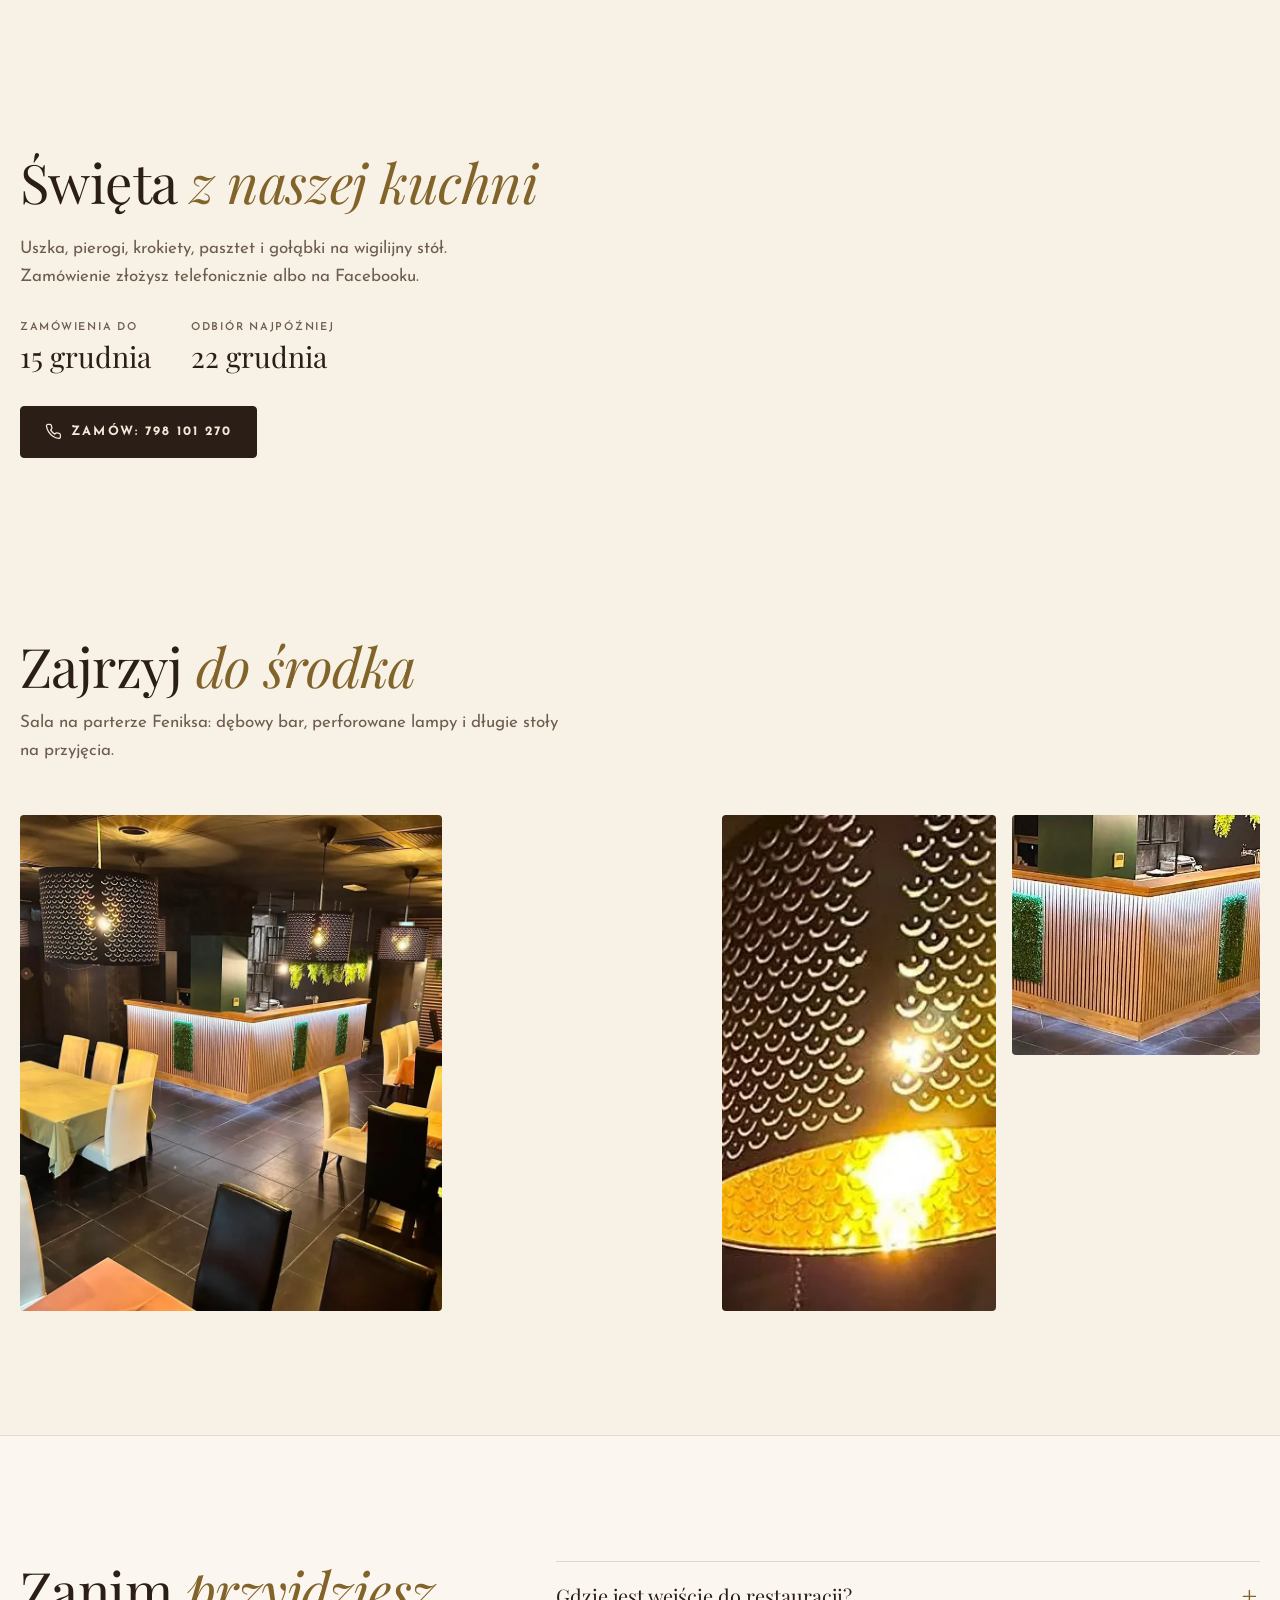
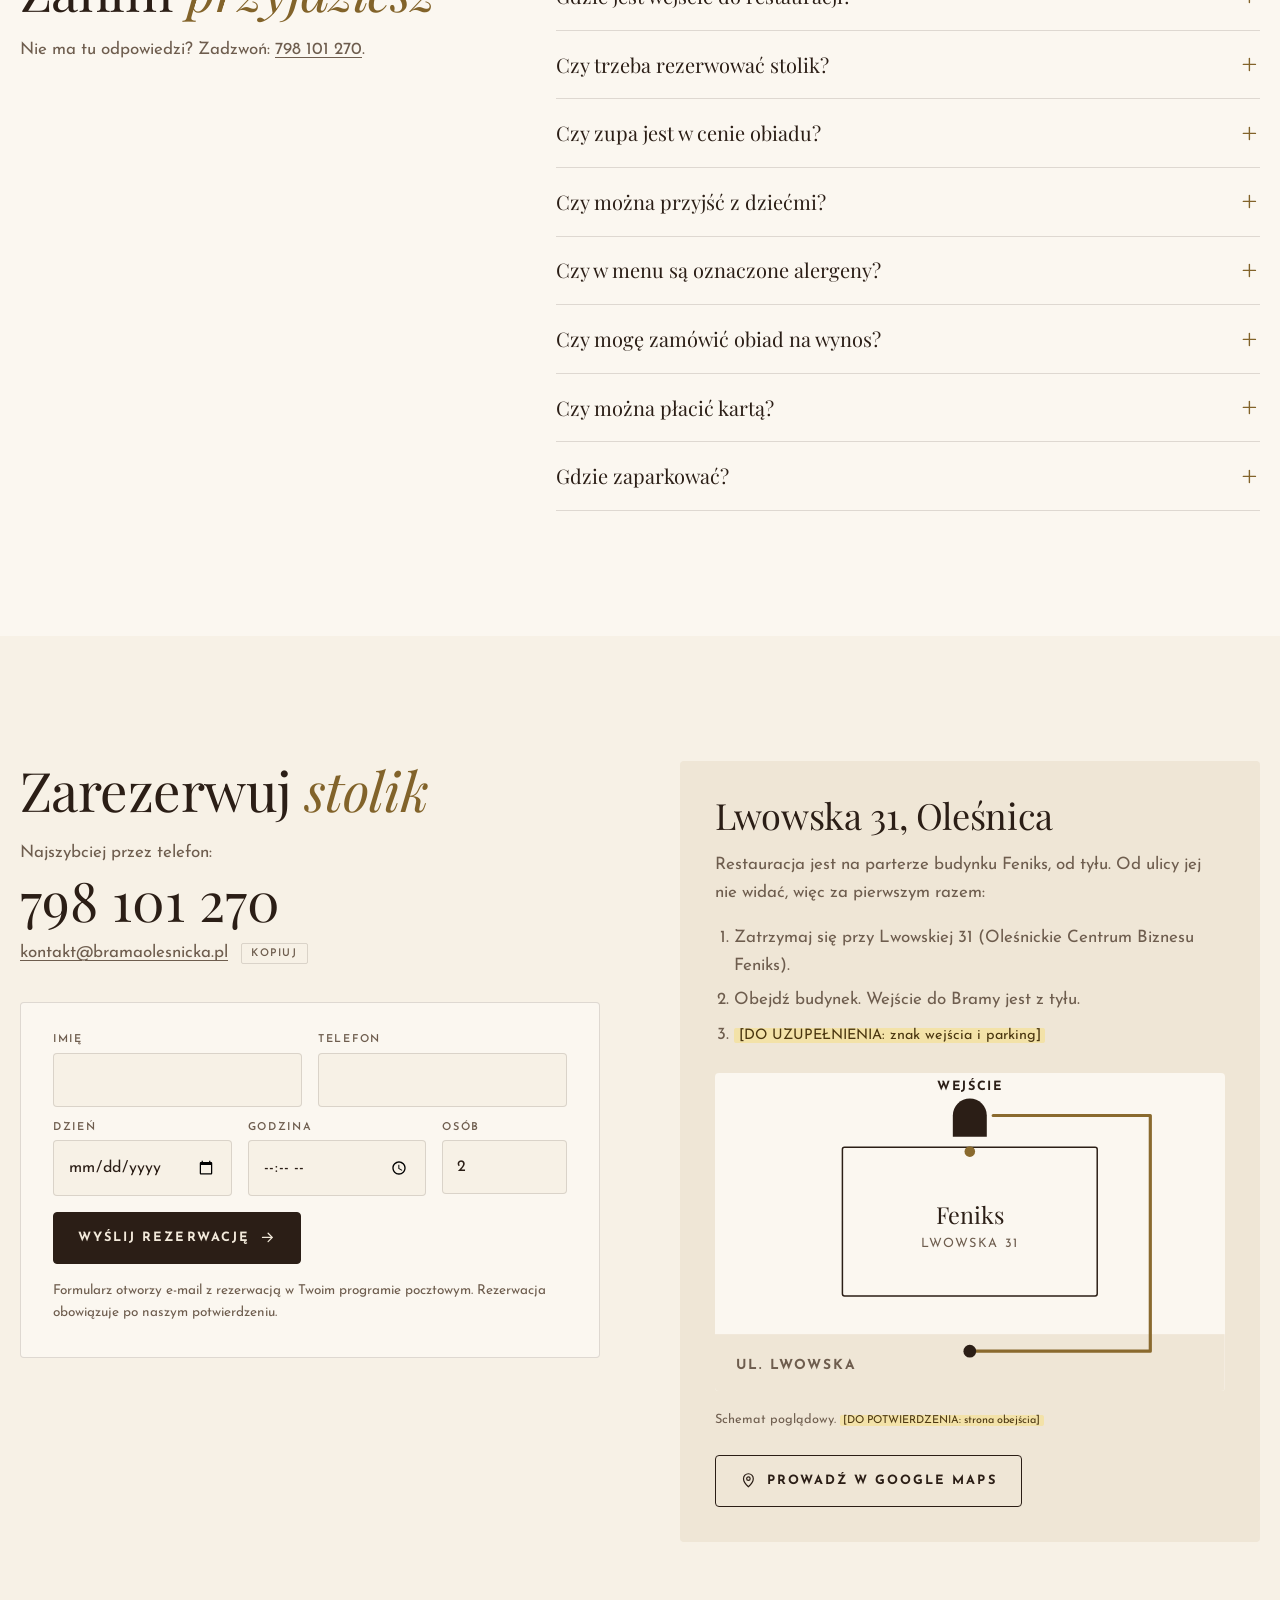
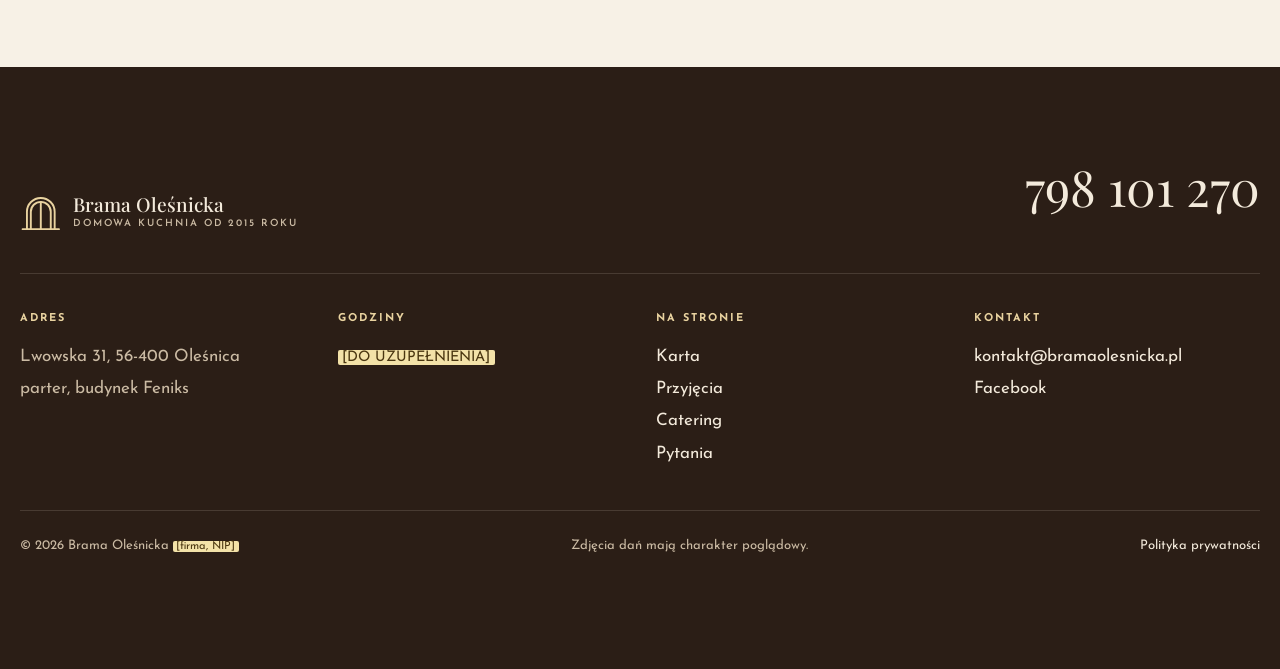
==== commit 1f7f392a: "Canonical/og:url/og:image point to GitHub Pages until the .pl domain is connected Co-Authored-By: Cl" ====
--- a/index.html
+++ b/index.html
@@ -5,13 +5,13 @@
 <meta name="viewport" content="width=device-width, initial-scale=1">
 <title>Restauracja Brama Oleśnicka | Domowa kuchnia, Lwowska 31, Oleśnica</title>
 <meta name="description" content="Rodzinna restauracja z domową kuchnią przy Lwowskiej 31 w Oleśnicy. Rosół na mięsie, schabowy, pierogi z gęsiną. Zupa gratis do dań mięsnych. Rezerwacje: 798 101 270.">
-<link rel="canonical" href="https://bramaolesnicka.pl/">
+<link rel="canonical" href="https://fabianadrianw.github.io/Brama-ole-nicka/">
 <meta property="og:type" content="restaurant">
 <meta property="og:locale" content="pl_PL">
 <meta property="og:title" content="Brama Oleśnicka: domowa kuchnia w Oleśnicy">
 <meta property="og:description" content="Karta z cenami, przyjęcia, catering i rezerwacja stolika. Lwowska 31, Oleśnica.">
-<meta property="og:url" content="https://bramaolesnicka.pl/">
-<meta property="og:image" content="https://bramaolesnicka.pl/img/v2/og.jpg">
+<meta property="og:url" content="https://fabianadrianw.github.io/Brama-ole-nicka/">
+<meta property="og:image" content="https://fabianadrianw.github.io/Brama-ole-nicka/img/v2/og.jpg">
 <meta name="theme-color" content="#F7F1E6">
 <link rel="icon" href="data:image/svg+xml,%3Csvg xmlns='http://www.w3.org/2000/svg' viewBox='0 0 32 32'%3E%3Crect width='32' height='32' rx='6' fill='%232B1E16'/%3E%3Cpath d='M9 26V15a7 7 0 0 1 14 0v11' fill='none' stroke='%23E9D3A0' stroke-width='2.4'/%3E%3C/svg%3E">
 <!-- TODO przed wdrożeniem: fonty lokalnie (woff2, latin-ext) -->
@@ -22,10 +22,10 @@
 <link rel="preload" as="image" href="img/v2/hero-m.webp" media="(max-width:759px)">
 <script type="application/ld+json">
 {
-  "@context":"https://schema.org","@type":"Restaurant","name":"Brama Oleśnicka","url":"https://bramaolesnicka.pl/",
-  "image":"https://bramaolesnicka.pl/img/v2/og.jpg",
+  "@context":"https://schema.org","@type":"Restaurant","name":"Brama Oleśnicka","url":"https://fabianadrianw.github.io/Brama-ole-nicka/",
+  "image":"https://fabianadrianw.github.io/Brama-ole-nicka/img/v2/og.jpg",
   "telephone":"+48798101270","email":"kontakt@bramaolesnicka.pl","servesCuisine":"Kuchnia polska","priceRange":"40–60 zł",
-  "acceptsReservations":"True","hasMenu":"https://bramaolesnicka.pl/menu.html",
+  "acceptsReservations":"True","hasMenu":"https://fabianadrianw.github.io/Brama-ole-nicka/menu.html",
   "address":{"@type":"PostalAddress","streetAddress":"Lwowska 31","postalCode":"56-400","addressLocality":"Oleśnica","addressCountry":"PL"},
   "geo":{"@type":"GeoCoordinates","latitude":51.2091401,"longitude":17.389574},
   "aggregateRating":{"@type":"AggregateRating","ratingValue":"4.4","reviewCount":"779","bestRating":"5"},
